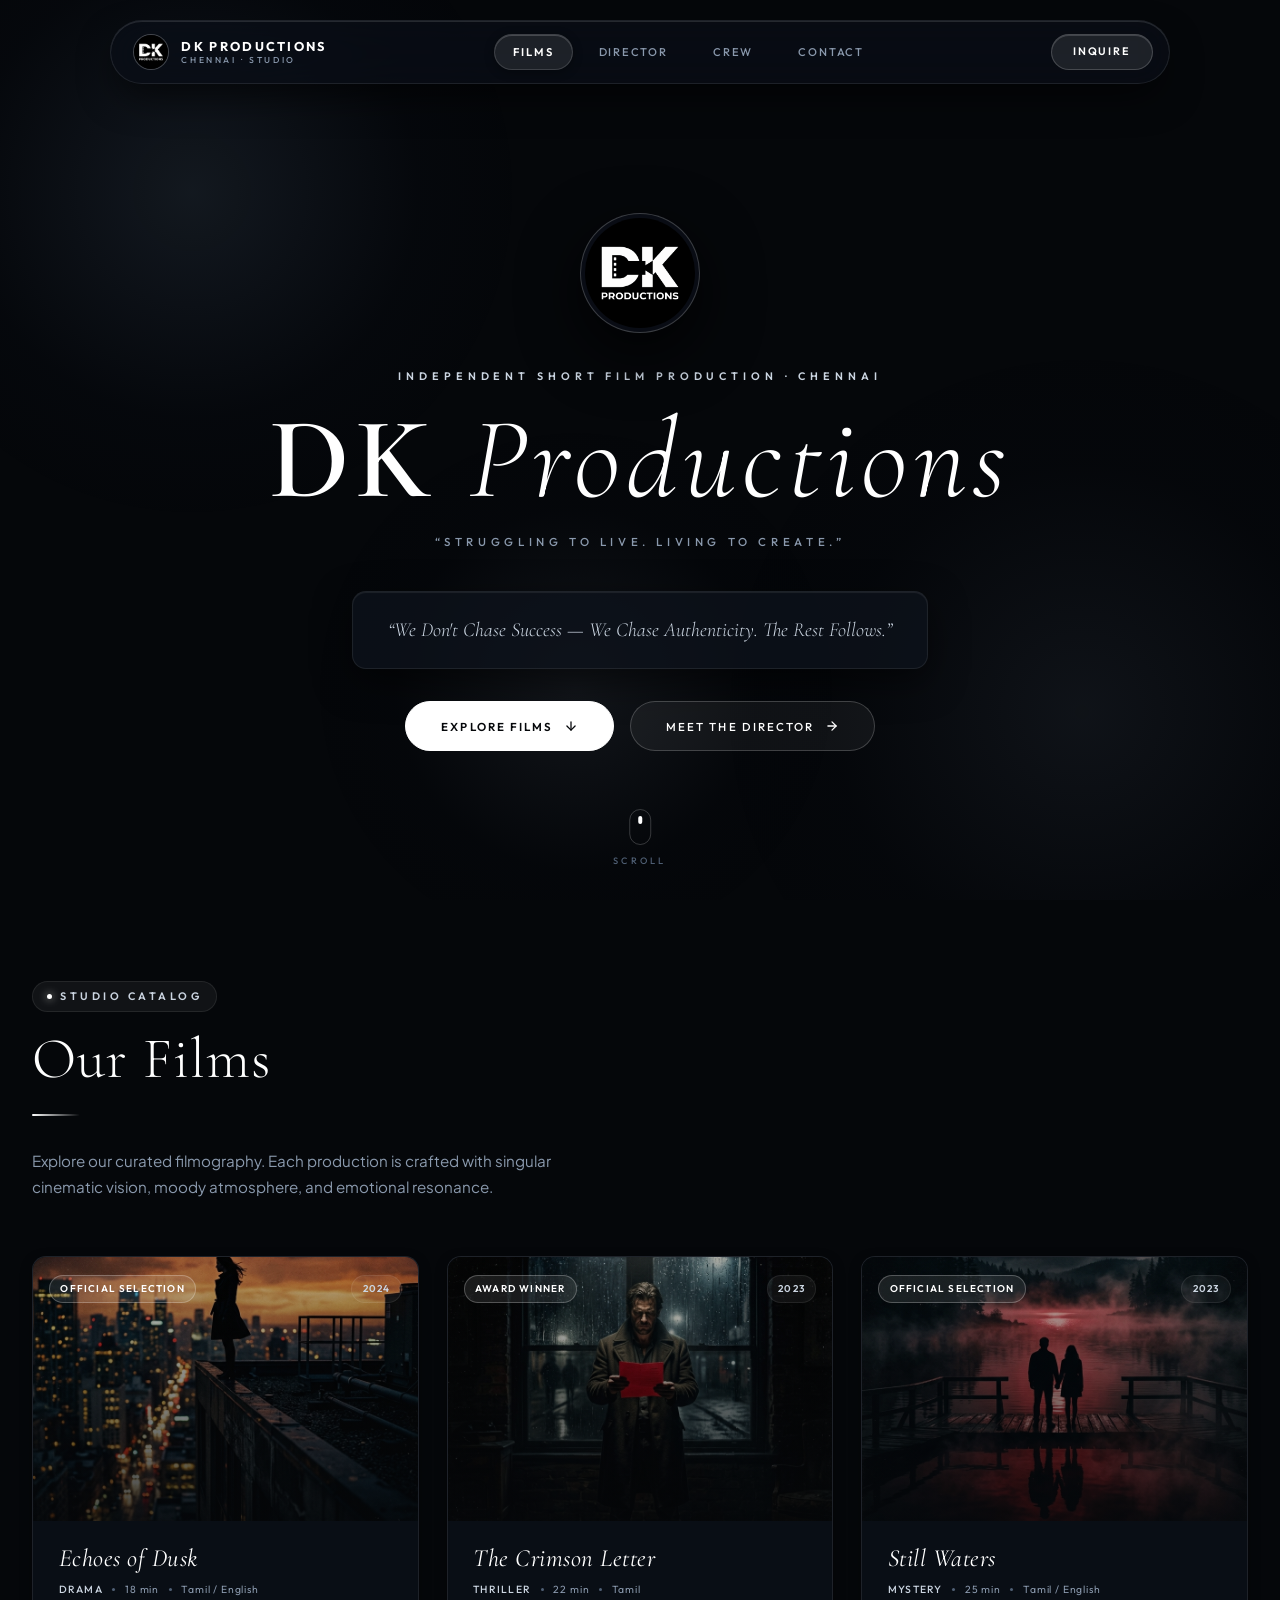
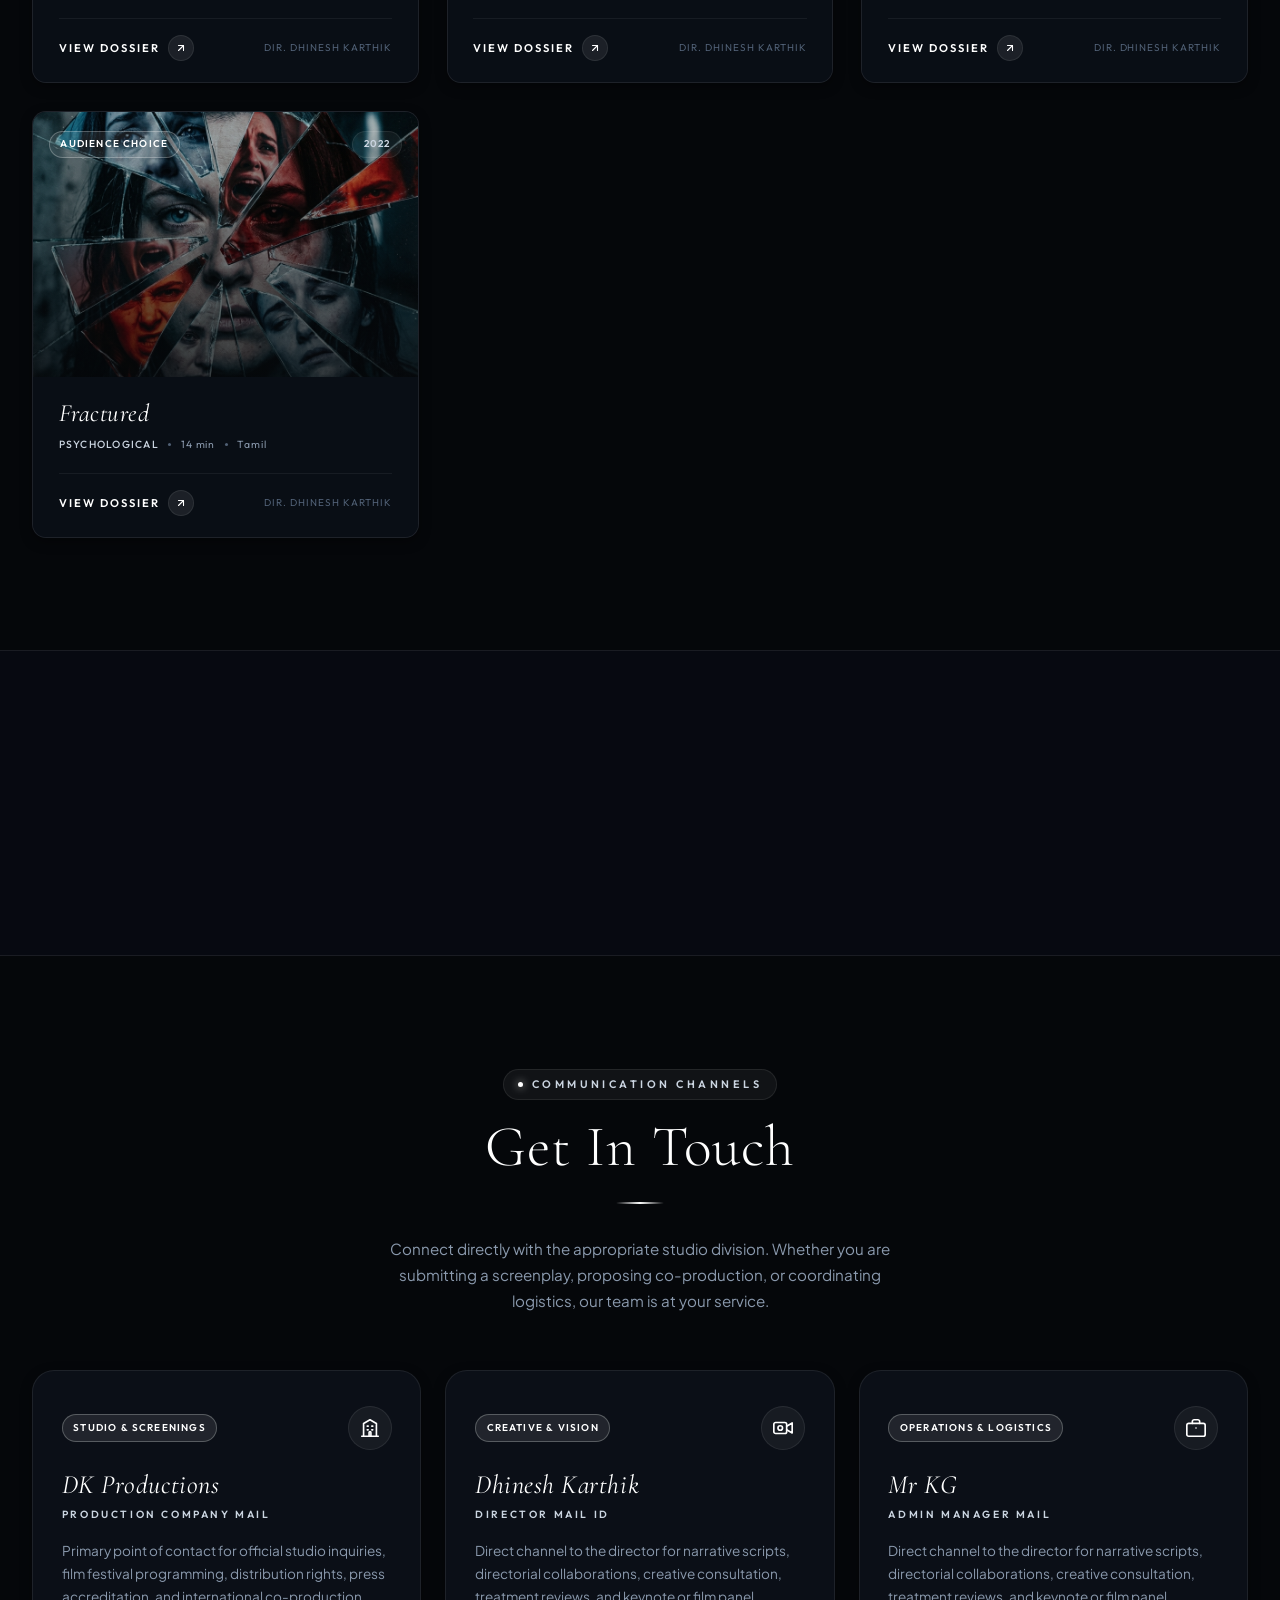
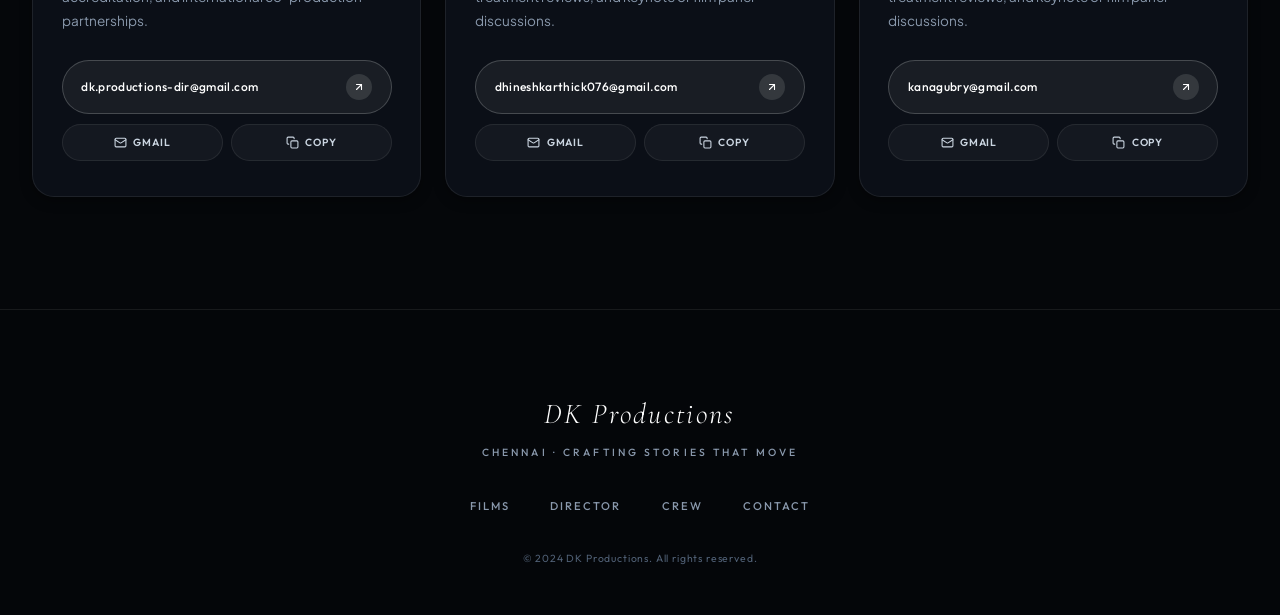
==== index.html @ 5adfac69 "Add files via upload" ====
<!DOCTYPE html>
<html lang="en">
<head>
  <meta charset="UTF-8" />
  <meta name="viewport" content="width=device-width, initial-scale=1.0, viewport-fit=cover" />
  <title>DK Productions - Chennai</title>
  <meta name="description" content="DK Productions is an independent short film production company dedicated to crafting compelling, cinematic stories that resonate and inspire." />
  <link rel="stylesheet" href="styles.css" />
</head>
<body>

  <!-- AMBIENT REFRACTION SCENE -->
  <div class="ambient-scene" aria-hidden="true">
    <div class="ambient-orb orb-1"></div>
    <div class="ambient-orb orb-2"></div>
    <div class="ambient-orb orb-3"></div>
  </div>

  <div class="site-content">

    <!-- OPTIMIZED FLOATING CAPSULE NAVBAR -->
    <header class="nav-wrapper">
      <nav class="nav" id="mainNav">
        <a href="index.html" class="nav-logo" aria-label="DK Productions Home">
          <div class="nav-logo-icon">
            <img src="assets/images/logo.png" alt="DK Productions Logo" />
          </div>
          <div class="nav-logo-text">
            DK Productions
            <span>Chennai · Studio</span>
          </div>
        </a>

        <ul class="nav-links">
          <li><a href="index.html" class="active" id="nav-home">Films</a></li>
          <li><a href="director.html" id="nav-director">Director</a></li>
          <li><a href="crew.html" id="nav-crew">Crew</a></li>
          <li><a href="#contact" id="nav-contact">Contact</a></li>
        </ul>

        <div style="display:flex; align-items:center; gap:0.75rem;">
          <a href="#contact" class="nav-cta-btn">Inquire</a>
          <button class="nav-hamburger" id="hamburgerBtn" aria-label="Open Navigation Menu">
            <span></span>
            <span></span>
            <span></span>
          </button>
        </div>
      </nav>
    </header>

    <!-- MOBILE GLASS DRAWER -->
    <div class="nav-mobile-menu" id="mobileMenu">
      <div class="mobile-menu-header">
        <div class="nav-logo">
          <div class="nav-logo-icon">
            <img src="assets/images/logo.png" alt="DK Productions Logo" />
          </div>
          <div class="nav-logo-text">
            DK Productions
            <span>Chennai · Studio</span>
          </div>
        </div>
        <button class="mobile-close" id="mobileClose" aria-label="Close Menu">
          <svg width="16" height="16" viewBox="0 0 24 24" fill="none" stroke="currentColor" stroke-width="2.2" stroke-linecap="round" stroke-linejoin="round">
            <line x1="18" y1="6" x2="6" y2="18"></line>
            <line x1="6" y1="6" x2="18" y2="18"></line>
          </svg>
        </button>
      </div>

      <div class="mobile-menu-links">
        <a href="index.html" class="mobile-menu-link active" onclick="closeMobileMenu()">
          <span>Films</span>
          <span class="num">01</span>
        </a>
        <a href="director.html" class="mobile-menu-link" onclick="closeMobileMenu()">
          <span>Director</span>
          <span class="num">02</span>
        </a>
        <a href="crew.html" class="mobile-menu-link" onclick="closeMobileMenu()">
          <span>Crew</span>
          <span class="num">03</span>
        </a>
        <a href="#contact" class="mobile-menu-link" onclick="closeMobileMenu()">
          <span>Contact</span>
          <span class="num">04</span>
        </a>
      </div>

      <div class="mobile-menu-footer">
        <div style="display:flex; flex-direction:column; gap:0.5rem;">
          <a href="mailto:dk.productions-dir@gmail.com" class="mobile-menu-contact" style="color:var(--white); display:inline-flex; align-items:center; gap:0.4rem;">
            <svg width="14" height="14" viewBox="0 0 24 24" fill="none" stroke="currentColor" stroke-width="2" stroke-linecap="round" stroke-linejoin="round"><rect width="20" height="16" x="2" y="4" rx="2"></rect><path d="m22 7-8.97 5.7a1.94 1.94 0 0 1-2.06 0L2 7"></path></svg>
            Studio: dk.productions-dir@gmail.com
          </a>
          <a href="mailto:dhineshkarthick076@gmail.com" class="mobile-menu-contact" onclick="handleMailClick(event, 'dhineshkarthick076@gmail.com', 'Director Dhinesh Karthik')" style="color:var(--silver); display:inline-flex; align-items:center; gap:0.4rem;">
            <svg width="14" height="14" viewBox="0 0 24 24" fill="none" stroke="currentColor" stroke-width="2" stroke-linecap="round" stroke-linejoin="round"><rect width="20" height="16" x="2" y="4" rx="2"></rect><path d="m22 7-8.97 5.7a1.94 1.94 0 0 1-2.06 0L2 7"></path></svg>
            Director: dhineshkarthick076@gmail.com
          </a>
          <a href="mailto:kanagubry@gmail.com" class="mobile-menu-contact" style="color:var(--text-muted); display:inline-flex; align-items:center; gap:0.4rem;">
            <svg width="14" height="14" viewBox="0 0 24 24" fill="none" stroke="currentColor" stroke-width="2" stroke-linecap="round" stroke-linejoin="round"><rect width="20" height="16" x="2" y="4" rx="2"></rect><path d="m22 7-8.97 5.7a1.94 1.94 0 0 1-2.06 0L2 7"></path></svg>
            Admin: kanagubry@gmail.com
          </a>
        </div>
        <p style="font-family:var(--font-ui); font-size:0.62rem; color:var(--text-subtle); margin-top:0.4rem;">Independent Short Film Studio · Chennai, India</p>
      </div>
    </div>

    <!-- HERO SECTION -->
    <section class="hero-main" id="home">
      <div class="hero-main-panel">
        <div class="hero-logo-halo">
          <img src="assets/images/logo.png" alt="DK Productions" class="hero-logo" />
        </div>
        
        <p class="hero-eyebrow">Independent Short Film Production · Chennai</p>
        <h1 class="hero-title"><span class="dk">DK</span> Productions</h1>
        <p class="hero-subtitle">“Struggling to Live. Living to Create.”</p>

        <div class="hero-quote-card">
          <p class="hero-description">
            “We Don't Chase Success — We Chase Authenticity. The Rest Follows.”
          </p>
        </div>

        <div class="hero-actions">
          <a href="#films" class="btn-primary">
            Explore Films
            <svg width="14" height="14" viewBox="0 0 24 24" fill="none" stroke="currentColor" stroke-width="2.2" stroke-linecap="round" stroke-linejoin="round"><line x1="12" y1="5" x2="12" y2="19"></line><polyline points="19 12 12 19 5 12"></polyline></svg>
          </a>
          <a href="director.html" class="btn-glass">
            Meet The Director
            <svg width="14" height="14" viewBox="0 0 24 24" fill="none" stroke="currentColor" stroke-width="2.2" stroke-linecap="round" stroke-linejoin="round"><line x1="5" y1="12" x2="19" y2="12"></line><polyline points="12 5 19 12 12 19"></polyline></svg>
          </a>
        </div>
      </div>

      <div class="hero-scroll-indicator">
        <div class="scroll-pill">
          <div class="scroll-dot"></div>
        </div>
        <span>Scroll</span>
      </div>
    </section>

    <!-- FILMS SECTION — MINIMAL FILM CARDS -->
    <section class="films-section" id="films">
      <div class="films-inner">
        <div class="section-header reveal">
          <span class="section-label">Studio Catalog</span>
          <h2>Our Films</h2>
          <div class="white-line"></div>
          <p class="section-header-desc">
            Explore our curated filmography. Each production is crafted with singular cinematic vision, moody atmosphere, and emotional resonance.
          </p>
        </div>

        <div class="films-grid">

          <!-- Minimal Film Card 0 -->
          <article class="film-card-minimal reveal reveal-delay-1" data-film="0" onclick="openFilmModal(0)">
            <div class="film-card-spotlight"></div>
            <div class="film-minimal-poster-wrap">
              <img src="assets/images/film_echoes.jpg" alt="Echoes of Dusk" class="film-minimal-poster" loading="lazy" />
              <div class="film-badge-top-left">
                <span class="badge-chip verified">Official Selection</span>
              </div>
              <div class="film-badge-top-right">
                <span class="badge-chip">2024</span>
              </div>
            </div>
            <div class="film-minimal-body">
              <h3 class="film-minimal-title">Echoes of Dusk</h3>
              <div class="film-minimal-meta">
                <span class="film-minimal-genre">Drama</span>
                <span class="film-minimal-dot"></span>
                <span class="film-minimal-runtime">18 min</span>
                <span class="film-minimal-dot"></span>
                <span class="film-minimal-runtime">Tamil / English</span>
              </div>
              <div class="film-minimal-footer">
                <span class="film-minimal-action">
                  View Dossier
                  <span class="film-action-arrow">
                    <svg width="12" height="12" viewBox="0 0 24 24" fill="none" stroke="currentColor" stroke-width="2.2" stroke-linecap="round" stroke-linejoin="round"><line x1="7" y1="17" x2="17" y2="7"></line><polyline points="7 7 17 7 17 17"></polyline></svg>
                  </span>
                </span>
                <span style="font-family:var(--font-ui); font-size:0.62rem; color:var(--text-subtle); letter-spacing:0.1em; text-transform:uppercase;">Dir. Dhinesh Karthik</span>
              </div>
            </div>
          </article>

          <!-- Minimal Film Card 1 -->
          <article class="film-card-minimal reveal reveal-delay-2" data-film="1" onclick="openFilmModal(1)">
            <div class="film-card-spotlight"></div>
            <div class="film-minimal-poster-wrap">
              <img src="assets/images/film_crimson.jpg" alt="The Crimson Letter" class="film-minimal-poster" loading="lazy" />
              <div class="film-badge-top-left">
                <span class="badge-chip verified">Award Winner</span>
              </div>
              <div class="film-badge-top-right">
                <span class="badge-chip">2023</span>
              </div>
            </div>
            <div class="film-minimal-body">
              <h3 class="film-minimal-title">The Crimson Letter</h3>
              <div class="film-minimal-meta">
                <span class="film-minimal-genre">Thriller</span>
                <span class="film-minimal-dot"></span>
                <span class="film-minimal-runtime">22 min</span>
                <span class="film-minimal-dot"></span>
                <span class="film-minimal-runtime">Tamil</span>
              </div>
              <div class="film-minimal-footer">
                <span class="film-minimal-action">
                  View Dossier
                  <span class="film-action-arrow">
                    <svg width="12" height="12" viewBox="0 0 24 24" fill="none" stroke="currentColor" stroke-width="2.2" stroke-linecap="round" stroke-linejoin="round"><line x1="7" y1="17" x2="17" y2="7"></line><polyline points="7 7 17 7 17 17"></polyline></svg>
                  </span>
                </span>
                <span style="font-family:var(--font-ui); font-size:0.62rem; color:var(--text-subtle); letter-spacing:0.1em; text-transform:uppercase;">Dir. Dhinesh Karthik</span>
              </div>
            </div>
          </article>

          <!-- Minimal Film Card 2 -->
          <article class="film-card-minimal reveal reveal-delay-3" data-film="2" onclick="openFilmModal(2)">
            <div class="film-card-spotlight"></div>
            <div class="film-minimal-poster-wrap">
              <img src="assets/images/film_still_waters.jpg" alt="Still Waters" class="film-minimal-poster" loading="lazy" />
              <div class="film-badge-top-left">
                <span class="badge-chip verified">Official Selection</span>
              </div>
              <div class="film-badge-top-right">
                <span class="badge-chip">2023</span>
              </div>
            </div>
            <div class="film-minimal-body">
              <h3 class="film-minimal-title">Still Waters</h3>
              <div class="film-minimal-meta">
                <span class="film-minimal-genre">Mystery</span>
                <span class="film-minimal-dot"></span>
                <span class="film-minimal-runtime">25 min</span>
                <span class="film-minimal-dot"></span>
                <span class="film-minimal-runtime">Tamil / English</span>
              </div>
              <div class="film-minimal-footer">
                <span class="film-minimal-action">
                  View Dossier
                  <span class="film-action-arrow">
                    <svg width="12" height="12" viewBox="0 0 24 24" fill="none" stroke="currentColor" stroke-width="2.2" stroke-linecap="round" stroke-linejoin="round"><line x1="7" y1="17" x2="17" y2="7"></line><polyline points="7 7 17 7 17 17"></polyline></svg>
                  </span>
                </span>
                <span style="font-family:var(--font-ui); font-size:0.62rem; color:var(--text-subtle); letter-spacing:0.1em; text-transform:uppercase;">Dir. Dhinesh Karthik</span>
              </div>
            </div>
          </article>

          <!-- Minimal Film Card 3 -->
          <article class="film-card-minimal reveal reveal-delay-4" data-film="3" onclick="openFilmModal(3)">
            <div class="film-card-spotlight"></div>
            <div class="film-minimal-poster-wrap">
              <img src="assets/images/film_fractured.jpg" alt="Fractured" class="film-minimal-poster" loading="lazy" />
              <div class="film-badge-top-left">
                <span class="badge-chip verified">Audience Choice</span>
              </div>
              <div class="film-badge-top-right">
                <span class="badge-chip">2022</span>
              </div>
            </div>
            <div class="film-minimal-body">
              <h3 class="film-minimal-title">Fractured</h3>
              <div class="film-minimal-meta">
                <span class="film-minimal-genre">Psychological</span>
                <span class="film-minimal-dot"></span>
                <span class="film-minimal-runtime">14 min</span>
                <span class="film-minimal-dot"></span>
                <span class="film-minimal-runtime">Tamil</span>
              </div>
              <div class="film-minimal-footer">
                <span class="film-minimal-action">
                  View Dossier
                  <span class="film-action-arrow">
                    <svg width="12" height="12" viewBox="0 0 24 24" fill="none" stroke="currentColor" stroke-width="2.2" stroke-linecap="round" stroke-linejoin="round"><line x1="7" y1="17" x2="17" y2="7"></line><polyline points="7 7 17 7 17 17"></polyline></svg>
                  </span>
                </span>
                <span style="font-family:var(--font-ui); font-size:0.62rem; color:var(--text-subtle); letter-spacing:0.1em; text-transform:uppercase;">Dir. Dhinesh Karthik</span>
              </div>
            </div>
          </article>

        </div>
      </div>
    </section>

    <!-- PRODUCTION STATS BAND -->
    <div class="stats-band">
      <div class="stats-inner">
        <div class="stat-card-glass reveal">
          <div class="stat-num">4</div>
          <div class="stat-label">Films Produced</div>
        </div>
        <div class="stat-card-glass reveal reveal-delay-1">
          <div class="stat-num">12</div>
          <div class="stat-label">Festival Selections</div>
        </div>
        <div class="stat-card-glass reveal reveal-delay-2">
          <div class="stat-num">5</div>
          <div class="stat-label">Awards Won</div>
        </div>
        <div class="stat-card-glass reveal reveal-delay-3">
          <div class="stat-num">40+</div>
          <div class="stat-label">Crew Members</div>
        </div>
      </div>
    </div>

    <!-- CONTACT SECTION — DETAILED 3-CHANNEL STUDIO DISPATCH -->
    <section class="section" id="contact">
      <div class="section-header centered reveal">
        <span class="section-label">Communication Channels</span>
        <h2>Get In Touch</h2>
        <div class="white-line centered"></div>
        <p class="section-header-desc">
          Connect directly with the appropriate studio division. Whether you are submitting a screenplay, proposing co-production, or coordinating logistics, our team is at your service.
        </p>
      </div>

      <!-- 3-Channel Detailed Contact Grid -->
      <div class="contact-grid-glass reveal">

        <!-- 1. Production Company Mail -->
        <article class="contact-card-glass">
          <div class="contact-card-spotlight"></div>
          <div class="contact-badge-header">
            <span class="badge-chip verified">Studio &amp; Screenings</span>
            <div class="contact-card-icon">
              <svg width="22" height="22" viewBox="0 0 24 24" fill="none" stroke="currentColor" stroke-width="1.8" stroke-linecap="round" stroke-linejoin="round">
                <path d="M3 21h18"></path>
                <path d="M5 21V7l7-4 7 4v14"></path>
                <path d="M9 10h1"></path>
                <path d="M9 14h1"></path>
                <path d="M14 10h1"></path>
                <path d="M14 14h1"></path>
                <path d="M11 21v-4a1 1 0 0 1 1-1h0a1 1 0 0 1 1 1v4"></path>
              </svg>
            </div>
          </div>
          <h3 class="contact-card-title">DK Productions</h3>
          <p class="contact-card-role">Production Company Mail</p>
          <p class="contact-card-desc">
            Primary point of contact for official studio inquiries, film festival programming, distribution rights, press accreditation, and international co-production partnerships.
          </p>
          
          <div class="contact-actions-container">
            <a href="mailto:dk.productions-dir@gmail.com?subject=Studio%20Inquiry%20-%20DK%20Productions" 
               class="contact-mail-pill" 
               aria-label="Email Production Company"
               onclick="handleMailClick(event, 'dk.productions-dir@gmail.com', 'Studio Inquiry - DK Productions')">
              <span>dk.productions-dir@gmail.com</span>
              <span class="mail-arrow">
                <svg width="12" height="12" viewBox="0 0 24 24" fill="none" stroke="currentColor" stroke-width="2.2" stroke-linecap="round" stroke-linejoin="round"><line x1="7" y1="17" x2="17" y2="7"></line><polyline points="7 7 17 7 17 17"></polyline></svg>
              </span>
            </a>
            <div class="contact-secondary-actions">
              <a href="https://mail.google.com/mail/?view=cm&fs=1&to=dk.productions-dir@gmail.com&su=Studio%20Inquiry%20-%20DK%20Productions" 
                 target="_blank" 
                 rel="noopener noreferrer" 
                 class="contact-mini-btn" 
                 aria-label="Open in Gmail">
                <svg width="13" height="13" viewBox="0 0 24 24" fill="none" stroke="currentColor" stroke-width="2" stroke-linecap="round" stroke-linejoin="round"><rect x="2" y="4" width="20" height="16" rx="2"></rect><path d="m22 7-8.97 5.7a1.94 1.94 0 0 1-2.06 0L2 7"></path></svg>
                <span>Gmail</span>
              </a>
              <button type="button" 
                      class="contact-mini-btn copy-email-btn" 
                      data-email="dk.productions-dir@gmail.com"
                      onclick="copyEmailAddress('dk.productions-dir@gmail.com', this)" 
                      aria-label="Copy Email Address">
                <svg class="copy-icon" width="13" height="13" viewBox="0 0 24 24" fill="none" stroke="currentColor" stroke-width="2" stroke-linecap="round" stroke-linejoin="round"><rect x="9" y="9" width="13" height="13" rx="2" ry="2"></rect><path d="M5 15H4a2 2 0 0 1-2-2V4a2 2 0 0 1 2-2h9a2 2 0 0 1 2 2v1"></path></svg>
                <span class="btn-text">Copy</span>
              </button>
            </div>
          </div>
        </article>

        <!-- 2. Director Mail ID -->
        <article class="contact-card-glass">
          <div class="contact-card-spotlight"></div>
          <div class="contact-badge-header">
            <span class="badge-chip verified">Creative &amp; Vision</span>
            <div class="contact-card-icon">
              <svg width="22" height="22" viewBox="0 0 24 24" fill="none" stroke="currentColor" stroke-width="1.8" stroke-linecap="round" stroke-linejoin="round">
                <rect x="2" y="6" width="14" height="12" rx="2"></rect>
                <path d="m16 10 6-3.5v11L16 14"></path>
                <circle cx="9" cy="12" r="2.5"></circle>
              </svg>
            </div>
          </div>
          <h3 class="contact-card-title">Dhinesh Karthik</h3>
          <p class="contact-card-role">Director Mail ID</p>
          <p class="contact-card-desc">
            Direct channel to the director for narrative scripts, directorial collaborations, creative consultation, treatment reviews, and keynote or film panel discussions.
          </p>
          
          <div class="contact-actions-container">
            <a href="mailto:dhineshkarthick076@gmail.com?subject=Directorial%20Inquiry%20-%20Dhinesh%20Karthik" 
               class="contact-mail-pill" 
               aria-label="Email Director Dhinesh Karthik"
               onclick="handleMailClick(event, 'dhineshkarthick076@gmail.com', 'Directorial Inquiry - Dhinesh Karthik')">
              <span>dhineshkarthick076@gmail.com</span>
              <span class="mail-arrow">
                <svg width="12" height="12" viewBox="0 0 24 24" fill="none" stroke="currentColor" stroke-width="2.2" stroke-linecap="round" stroke-linejoin="round"><line x1="7" y1="17" x2="17" y2="7"></line><polyline points="7 7 17 7 17 17"></polyline></svg>
              </span>
            </a>
            <div class="contact-secondary-actions">
              <a href="https://mail.google.com/mail/?view=cm&fs=1&to=dhineshkarthick076@gmail.com&su=Directorial%20Inquiry%20-%20Dhinesh%20Karthik" 
                 target="_blank" 
                 rel="noopener noreferrer" 
                 class="contact-mini-btn" 
                 aria-label="Open in Gmail">
                <svg width="13" height="13" viewBox="0 0 24 24" fill="none" stroke="currentColor" stroke-width="2" stroke-linecap="round" stroke-linejoin="round"><rect x="2" y="4" width="20" height="16" rx="2"></rect><path d="m22 7-8.97 5.7a1.94 1.94 0 0 1-2.06 0L2 7"></path></svg>
                <span>Gmail</span>
              </a>
              <button type="button" 
                      class="contact-mini-btn copy-email-btn" 
                      data-email="dhineshkarthick076@gmail.com"
                      onclick="copyEmailAddress('dhineshkarthick076@gmail.com', this)" 
                      aria-label="Copy Email Address">
                <svg class="copy-icon" width="13" height="13" viewBox="0 0 24 24" fill="none" stroke="currentColor" stroke-width="2" stroke-linecap="round" stroke-linejoin="round"><rect x="9" y="9" width="13" height="13" rx="2" ry="2"></rect><path d="M5 15H4a2 2 0 0 1-2-2V4a2 2 0 0 1 2-2h9a2 2 0 0 1 2 2v1"></path></svg>
                <span class="btn-text">Copy</span>
              </button>
            </div>
          </div>
        </article>

        <!-- 3. Admin Manager Mail -->
        <article class="contact-card-glass">
          <div class="contact-card-spotlight"></div>
          <div class="contact-badge-header">
            <span class="badge-chip verified">Operations &amp; Logistics</span>
            <div class="contact-card-icon">
              <svg width="22" height="22" viewBox="0 0 24 24" fill="none" stroke="currentColor" stroke-width="1.8" stroke-linecap="round" stroke-linejoin="round">
                <rect x="2" y="7" width="20" height="14" rx="2"></rect>
                <path d="M16 7V5a2 2 0 0 0-2-2h-4a2 2 0 0 0-2 2v2"></path>
                <line x1="12" y1="12" x2="12" y2="12.01"></line>
              </svg>
            </div>
          </div>
          <h3 class="contact-card-title">Mr KG</h3>
          <p class="contact-card-role">Admin Manager Mail</p>
          <p class="contact-card-desc">
            Direct channel to the director for narrative scripts, directorial collaborations, creative consultation, treatment reviews, and keynote or film panel discussions.
          </p>
          
          <div class="contact-actions-container">
            <a href="mailto:kanagubry@gmail.com?subject=Logistics%20%26%20Management%20Inquiry%20-%20DK%20Productions" 
               class="contact-mail-pill" 
               aria-label="Email Admin Manager Kanagu BR"
               onclick="handleMailClick(event, 'kanagubry@gmail.com', 'Logistics & Management Inquiry - DK Productions')">
              <span>kanagubry@gmail.com</span>
              <span class="mail-arrow">
                <svg width="12" height="12" viewBox="0 0 24 24" fill="none" stroke="currentColor" stroke-width="2.2" stroke-linecap="round" stroke-linejoin="round"><line x1="7" y1="17" x2="17" y2="7"></line><polyline points="7 7 17 7 17 17"></polyline></svg>
              </span>
            </a>
            <div class="contact-secondary-actions">
              <a href="https://mail.google.com/mail/?view=cm&fs=1&to=kanagubry@gmail.com&su=Logistics%20%26%20Management%20Inquiry%20-%20DK%20Productions" 
                 target="_blank" 
                 rel="noopener noreferrer" 
                 class="contact-mini-btn" 
                 aria-label="Open in Gmail">
                <svg width="13" height="13" viewBox="0 0 24 24" fill="none" stroke="currentColor" stroke-width="2" stroke-linecap="round" stroke-linejoin="round"><rect x="2" y="4" width="20" height="16" rx="2"></rect><path d="m22 7-8.97 5.7a1.94 1.94 0 0 1-2.06 0L2 7"></path></svg>
                <span>Gmail</span>
              </a>
              <button type="button" 
                      class="contact-mini-btn copy-email-btn" 
                      data-email="kanagubry@gmail.com"
                      onclick="copyEmailAddress('kanagubry@gmail.com', this)" 
                      aria-label="Copy Email Address">
                <svg class="copy-icon" width="13" height="13" viewBox="0 0 24 24" fill="none" stroke="currentColor" stroke-width="2" stroke-linecap="round" stroke-linejoin="round"><rect x="9" y="9" width="13" height="13" rx="2" ry="2"></rect><path d="M5 15H4a2 2 0 0 1-2-2V4a2 2 0 0 1 2-2h9a2 2 0 0 1 2 2v1"></path></svg>
                <span class="btn-text">Copy</span>
              </button>
            </div>
          </div>
        </article>

      </div>
    </section>

    <!-- FOOTER -->
    <footer class="footer">
      <div class="footer-logo">DK Productions</div>
      <p class="footer-tagline">Chennai · Crafting Stories That Move</p>
      <nav class="footer-links">
        <a href="index.html">Films</a>
        <a href="director.html">Director</a>
        <a href="crew.html">Crew</a>
        <a href="#contact">Contact</a>
      </nav>
      <p class="footer-copy">© 2024 DK Productions. All rights reserved.</p>
    </footer>

  </div><!-- /site-content -->

  <!-- FULL DETAIL FILM DOSSIER MODAL -->
  <div class="film-modal-overlay" id="filmModalOverlay" role="dialog" aria-modal="true" aria-labelledby="dossierTitle">
    <div class="film-modal-dossier" id="filmModalDossier">
      <button class="modal-close-trigger" id="dossierCloseBtn" aria-label="Close Film Dossier">
        <svg width="15" height="15" viewBox="0 0 24 24" fill="none" stroke="currentColor" stroke-width="2.2" stroke-linecap="round" stroke-linejoin="round">
          <line x1="18" y1="6" x2="6" y2="18"></line>
          <line x1="6" y1="6" x2="18" y2="18"></line>
        </svg>
      </button>
      
      <!-- Visual Column -->
      <div class="modal-visual-col">
        <div class="modal-poster-box">
          <img src="" alt="" id="dossierPoster" class="modal-poster-img" />
          <div class="modal-visual-gradient"></div>
          <div class="modal-visual-badges">
            <span class="badge-chip verified" id="dossierBadgeStatus">Official Festival Selection</span>
            <span class="badge-chip" id="dossierBadgeYear">2024 · 4K UHD</span>
          </div>
        </div>
      </div>

      <!-- Detail Column -->
      <div class="modal-content-col">
        <div class="modal-eyebrow-row">
          <span class="badge-chip" id="dossierGenre">Drama · Short Film</span>
          <span class="badge-chip" id="dossierRuntime">18 min</span>
          <span class="badge-chip" id="dossierLang">Tamil / English</span>
        </div>

        <h2 class="modal-title-main" id="dossierTitle">Echoes of Dusk</h2>

        <p class="modal-logline" id="dossierLogline">
          "The apartment above held the ghost of a melody she never finished."
        </p>

        <!-- Technical & Production Specs Grid -->
        <div class="modal-specs-grid">
          <div class="modal-spec-item">
            <span class="spec-label">Director &amp; Writer</span>
            <span class="spec-val" id="dossierDirector">Dhinesh Karthik</span>
          </div>
          <div class="modal-spec-item">
            <span class="spec-label">Cinematographer</span>
            <span class="spec-val" id="dossierDop">Ravi Shankar</span>
          </div>
          <div class="modal-spec-item">
            <span class="spec-label">Lead Cast</span>
            <span class="spec-val" id="dossierCast">Aryan Mehta, Priya Sen, Rohan Das</span>
          </div>
          <div class="modal-spec-item">
            <span class="spec-label">Music &amp; Score</span>
            <span class="spec-val" id="dossierMusic">Rohan Das</span>
          </div>
          <div class="modal-spec-item">
            <span class="spec-label">Editor</span>
            <span class="spec-val" id="dossierEditor">Nisha Verma</span>
          </div>
          <div class="modal-spec-item">
            <span class="spec-label">Format &amp; Audio</span>
            <span class="spec-val" id="dossierFormat">2.39:1 Anamorphic · 5.1 Dolby</span>
          </div>
        </div>

        <!-- Full Synopsis -->
        <div class="modal-synopsis-block">
          <span class="synopsis-heading">Synopsis</span>
          <p class="synopsis-text" id="dossierSynopsis"></p>
        </div>

        <!-- Actions -->
        <div class="modal-actions-bar">
          <a href="mailto:dk.productions-dir@gmail.com" class="btn-primary" id="dossierInquireBtn">
            <svg width="15" height="15" viewBox="0 0 24 24" fill="none" stroke="currentColor" stroke-width="2" stroke-linecap="round" stroke-linejoin="round"><rect width="20" height="16" x="2" y="4" rx="2"></rect><path d="m22 7-8.97 5.7a1.94 1.94 0 0 1-2.06 0L2 7"></path></svg>
            Festival / Screening Request
          </a>
          <button class="btn-glass" onclick="closeFilmModal()">
            Close Dossier
          </button>
        </div>
      </div>
    </div>
  </div>

  <script src="main.js"></script>
  <script>
    /* Full Film Production Dossiers Data */
    const filmsData = [
      {
        title: 'Echoes of Dusk',
        genre: 'Drama · Short Film',
        year: '2024',
        runtime: '18 min',
        director: 'Dhinesh Karthik',
        cast: 'Aryan Mehta, Priya Sen, Rohan Das',
        dop: 'Ravi Shankar',
        music: 'Rohan Das',
        editor: 'Nisha Verma',
        format: '2.39:1 Anamorphic · 5.1 Dolby Atmos',
        lang: 'Tamil / English',
        poster: 'assets/images/film_echoes.jpg',
        badge: 'Official Selection · Chennai Indie Fest',
        logline: '"A grieving musician discovers that the apartment above her holds the ghost of a melody she never finished — and the stranger who can complete it."',
        synopsis: 'A grieving musician in Chennai discovers that the apartment above her holds the ghost of a melody she never finished — and the stranger who can complete it. A poignant meditation on loss, artistic memory, and the unseen harmonies that connect strangers through time.'
      },
      {
        title: 'The Crimson Letter',
        genre: 'Thriller · Short Film',
        year: '2023',
        runtime: '22 min',
        director: 'Dhinesh Karthik',
        cast: 'Karan Nair, Ananya Roy, Suresh Pillai',
        dop: 'Ravi Shankar',
        music: 'Rohan Das',
        editor: 'Nisha Verma',
        format: '2.39:1 Anamorphic · 5.1 Surround',
        lang: 'Tamil',
        poster: 'assets/images/film_crimson.jpg',
        badge: 'Award Winner · Best Mystery Short',
        logline: '"A detective receives a handwritten letter claiming to predict the next murder — signed by the victim who hasn\'t died yet."',
        synopsis: 'A veteran detective receives a handwritten letter claiming to predict the next murder with horrifying precision — signed by a victim who is currently still alive. As he races against the countdown, he confronts whether destiny is preordained or orchestrated by a phantom in the shadows.'
      },
      {
        title: 'Still Waters',
        genre: 'Mystery · Short Film',
        year: '2023',
        runtime: '25 min',
        director: 'Dhinesh Karthik',
        cast: 'Meera Krishnan, Aditya Rao, Lena Thomas',
        dop: 'Ravi Shankar',
        music: 'Rohan Das',
        editor: 'Nisha Verma',
        format: '2.39:1 Anamorphic · 5.1 Surround',
        lang: 'Tamil / English',
        poster: 'assets/images/film_still_waters.jpg',
        badge: 'Official Selection · Lake City Film Fest',
        logline: '"Two estranged siblings return to their childhood lake house. The closer they look at the water, the darker the reflections become."',
        synopsis: 'Two estranged siblings return to their secluded childhood lake house following their father\'s sudden disappearance. Unearthing old cassette tapes and hidden journal entries, they discover that his vanishing was far from accidental.'
      },
      {
        title: 'Fractured',
        genre: 'Psychological Drama · Short Film',
        year: '2022',
        runtime: '14 min',
        director: 'Dhinesh Karthik',
        cast: 'Nisha Verma, Rahul Bose, Divya Menon',
        dop: 'Ravi Shankar',
        music: 'Rohan Das',
        editor: 'Nisha Verma',
        format: '2.39:1 Anamorphic · 5.1 Master',
        lang: 'Tamil',
        poster: 'assets/images/film_fractured.jpg',
        badge: 'Audience Choice · Best Narrative Short',
        logline: '"After a harrowing crash, a woman begins to see seven versions of herself — each representing a choice she refused to make."',
        synopsis: 'After surviving an eerie nighttime car crash, a woman begins encountering seven divergent versions of herself in mirrors and shadows — each personifying a pivotal choice she abandoned. An intense, surreal examination of identity and unspoken remorse.'
      }
    ];

    const filmOverlay = document.getElementById('filmModalOverlay');

    function openFilmModal(idx) {
      const f = filmsData[idx];
      if (!f) return;
      document.getElementById('dossierPoster').src = f.poster;
      document.getElementById('dossierPoster').alt = f.title;
      document.getElementById('dossierTitle').textContent = f.title;
      document.getElementById('dossierGenre').textContent = f.genre;
      document.getElementById('dossierRuntime').textContent = f.runtime;
      document.getElementById('dossierLang').textContent = f.lang;
      document.getElementById('dossierBadgeYear').textContent = f.year + ' · 4K UHD';
      document.getElementById('dossierBadgeStatus').textContent = f.badge;
      document.getElementById('dossierLogline').textContent = f.logline;
      document.getElementById('dossierDirector').textContent = f.director;
      document.getElementById('dossierDop').textContent = f.dop;
      document.getElementById('dossierCast').textContent = f.cast;
      document.getElementById('dossierMusic').textContent = f.music;
      document.getElementById('dossierEditor').textContent = f.editor;
      document.getElementById('dossierFormat').textContent = f.format;
      document.getElementById('dossierSynopsis').textContent = f.synopsis;

      const emailSubject = encodeURIComponent('Screening / Festival Inquiry: ' + f.title);
      const inquireBtn = document.getElementById('dossierInquireBtn');
      if (inquireBtn) {
        inquireBtn.href = 'mailto:dk.productions-dir@gmail.com?subject=' + emailSubject;
        inquireBtn.onclick = (e) => handleMailClick(e, 'dk.productions-dir@gmail.com', 'Screening / Festival Inquiry: ' + f.title);
      }

      filmOverlay.classList.add('open');
      document.body.style.overflow = 'hidden';
    }

    function closeFilmModal() {
      filmOverlay.classList.remove('open');
      document.body.style.overflow = '';
    }

    window.openFilmModal = openFilmModal;
    window.closeFilmModal = closeFilmModal;

    document.getElementById('dossierCloseBtn')?.addEventListener('click', closeFilmModal);
    filmOverlay?.addEventListener('click', (e) => {
      if (e.target === filmOverlay) closeFilmModal();
    });
    document.addEventListener('keydown', (e) => {
      if (e.key === 'Escape' && filmOverlay.classList.contains('open')) closeFilmModal();
    });
  </script>

  <!-- COPY TOAST FEEDBACK -->
  <div class="copy-toast" id="copyToast" role="alert" aria-live="polite">
    <svg width="16" height="16" viewBox="0 0 24 24" fill="none" stroke="#4ade80" stroke-width="2.5" stroke-linecap="round" stroke-linejoin="round"><polyline points="20 6 9 17 4 12"></polyline></svg>
    <span id="copyToastText">Email copied to clipboard!</span>
  </div>

  <script src="main.js"></script>
</body>
</html>
---- styles.css ----
/* ==========================================================================
   DK PRODUCTIONS — HIGH-PERFORMANCE MNC GLASSMORPHYSIM & PRODUCTION UI SYSTEM
   Theme: Deep Obsidian Noir · Hardware-Accelerated Glass · Monochromatic Platinum
   Motion: Silky 60fps/120fps Dynamics · Zero Jitter / No Stutter
   Mobile: Peak Optimization · Safe Area Aware · Native-grade Sheet Modals
   ========================================================================== */

@import url('https://fonts.googleapis.com/css2?family=Cormorant+Garamond:ital,wght@0,300;0,400;0,500;0,600;1,300;1,400;1,600&family=Outfit:wght@300;400;500;600;700&family=Plus+Jakarta+Sans:wght@300;400;500;600;700&display=swap');

/* ==========================================================================
   1. DESIGN TOKENS & SYSTEM VARIABLES
   ========================================================================== */
:root {
  /* Obsidian Palette */
  --bg-core:          #05070a;
  --bg-deep:          #080b11;
  --bg-surface:       #0d111a;
  
  /* High-Performance Glass Tokens */
  --glass-bg:         rgba(14, 18, 28, 0.85);
  --glass-bg-hover:   rgba(22, 28, 42, 0.9);
  --glass-card:       rgba(14, 18, 28, 0.78);
  --glass-card-hover: rgba(22, 28, 42, 0.86);
  --glass-border:     rgba(255, 255, 255, 0.08);
  --glass-border-lit: rgba(255, 255, 255, 0.2);
  --glass-specular:   linear-gradient(135deg, rgba(255, 255, 255, 0.14) 0%, rgba(255, 255, 255, 0.02) 40%, rgba(255, 255, 255, 0.06) 100%);
  
  /* Blurs (Optimized for 60fps scrolling) */
  --blur-nav:         blur(20px) saturate(180%);
  --blur-modal:       blur(24px) saturate(180%);
  
  /* Text & Accent Hierarchy */
  --white:            #ffffff;
  --platinum:         #e6ebf2;
  --silver:           #cbd5e1;
  --text-muted:       #8a99ad;
  --text-subtle:      #506075;
  --accent-glow:      rgba(255, 255, 255, 0.05);

  /* Shadows */
  --shadow-sm:        0 4px 12px rgba(0, 0, 0, 0.35);
  --shadow-md:        0 12px 36px rgba(0, 0, 0, 0.5), inset 0 1px 1px rgba(255, 255, 255, 0.08);
  --shadow-lg:        0 24px 60px rgba(0, 0, 0, 0.75), inset 0 1px 1px rgba(255, 255, 255, 0.12);

  /* Typography */
  --font-cinema:      'Cormorant Garamond', Georgia, serif;
  --font-ui:          'Outfit', -apple-system, BlinkMacSystemFont, sans-serif;
  --font-body:        'Plus Jakarta Sans', -apple-system, BlinkMacSystemFont, sans-serif;

  /* Spring Dynamics */
  --ease-spring:      cubic-bezier(0.16, 1, 0.3, 1);
  --ease-snappy:      cubic-bezier(0.2, 0.8, 0.2, 1);
  --transition-fast:  0.2s ease;
  --transition-normal:0.35s var(--ease-spring);

  /* Layout */
  --nav-height:       64px;
  --radius-xs:        4px;
  --radius-sm:        8px;
  --radius-md:        14px;
  --radius-lg:        22px;
  --radius-pill:      9999px;
}

/* ==========================================================================
   2. RESET & GLOBAL FOUNDATIONS
   ========================================================================== */
*, *::before, *::after {
  box-sizing: border-box;
  margin: 0;
  padding: 0;
  -webkit-tap-highlight-color: transparent;
}

html {
  font-size: 16px;
  background-color: var(--bg-core);
  color-scheme: dark;
}

body {
  background-color: var(--bg-core);
  color: var(--platinum);
  font-family: var(--font-body);
  line-height: 1.65;
  overflow-x: hidden;
  position: relative;
  min-height: 100vh;
  -webkit-font-smoothing: antialiased;
  -moz-osx-font-smoothing: grayscale;
}

/* Hardware-Accelerated Ambient Light Nodes (No expensive live blur filters) */
.ambient-scene {
  position: fixed;
  inset: 0;
  overflow: hidden;
  pointer-events: none;
  z-index: 0;
  transform: translateZ(0);
  contain: strict;
}

.ambient-orb {
  position: absolute;
  border-radius: 50%;
  pointer-events: none;
  transform: translate3d(0, 0, 0);
  will-change: transform;
  animation: floatOrb 30s ease-in-out infinite alternate;
}

.orb-1 {
  width: 50vw;
  height: 50vw;
  top: -10vw;
  left: -10vw;
  background: radial-gradient(circle, rgba(120, 150, 190, 0.12) 0%, rgba(30, 45, 75, 0.04) 50%, transparent 75%);
}

.orb-2 {
  width: 55vw;
  height: 55vw;
  top: 40vh;
  right: -12vw;
  background: radial-gradient(circle, rgba(110, 125, 150, 0.1) 0%, rgba(20, 28, 45, 0.03) 50%, transparent 75%);
  animation-duration: 35s;
  animation-delay: -10s;
}

.orb-3 {
  width: 40vw;
  height: 40vw;
  bottom: -5vh;
  left: 25vw;
  background: radial-gradient(circle, rgba(180, 195, 220, 0.08) 0%, rgba(25, 35, 55, 0.02) 50%, transparent 75%);
  animation-duration: 32s;
  animation-delay: -18s;
}

@keyframes floatOrb {
  0% { transform: translate3d(0, 0, 0); }
  50% { transform: translate3d(3vw, 3vh, 0); }
  100% { transform: translate3d(-2vw, 5vh, 0); }
}

.site-content {
  position: relative;
  z-index: 1;
}

img {
  max-width: 100%;
  height: auto;
  display: block;
}

a {
  color: inherit;
  text-decoration: none;
  transition: var(--transition-fast);
}

button {
  cursor: pointer;
  border: none;
  background: none;
  font-family: inherit;
  color: inherit;
}

/* Custom Scrollbar */
::-webkit-scrollbar {
  width: 6px;
  height: 6px;
}
::-webkit-scrollbar-track {
  background: var(--bg-core);
}
::-webkit-scrollbar-thumb {
  background: rgba(255, 255, 255, 0.15);
  border-radius: var(--radius-pill);
}
::-webkit-scrollbar-thumb:hover {
  background: rgba(255, 255, 255, 0.3);
}

/* ==========================================================================
   3. TYPOGRAPHY & MICRO-BADGES
   ========================================================================== */
h1, h2, h3, h4 {
  font-family: var(--font-cinema);
  color: var(--white);
  font-weight: 300;
  letter-spacing: 0.02em;
  line-height: 1.15;
}

h1 { font-size: clamp(2.75rem, 6vw, 5.5rem); }
h2 { font-size: clamp(2rem, 4.5vw, 3.75rem); }
h3 { font-size: clamp(1.35rem, 2.5vw, 2rem); }
h4 { font-size: clamp(1.05rem, 1.8vw, 1.35rem); }

.section-label {
  display: inline-flex;
  align-items: center;
  gap: 0.55rem;
  font-family: var(--font-ui);
  font-size: 0.68rem;
  font-weight: 600;
  letter-spacing: 0.32em;
  text-transform: uppercase;
  color: var(--silver);
  margin-bottom: 0.85rem;
  padding: 0.35rem 0.85rem;
  background: rgba(255, 255, 255, 0.05);
  border: 1px solid var(--glass-border);
  border-radius: var(--radius-pill);
}

.section-label::before {
  content: '';
  width: 5px;
  height: 5px;
  border-radius: 50%;
  background: var(--white);
  box-shadow: 0 0 8px rgba(255, 255, 255, 0.8);
}

.white-line {
  width: 48px;
  height: 2px;
  background: linear-gradient(90deg, var(--white), transparent);
  margin: 1.4rem 0 2rem;
  border-radius: var(--radius-pill);
}
.white-line.centered {
  margin-left: auto;
  margin-right: auto;
  background: linear-gradient(90deg, transparent, var(--white), transparent);
}

/* MNC Studio Micro-Chips */
.badge-chip {
  display: inline-flex;
  align-items: center;
  gap: 0.4rem;
  padding: 0.28rem 0.65rem;
  font-family: var(--font-ui);
  font-size: 0.62rem;
  font-weight: 600;
  letter-spacing: 0.12em;
  text-transform: uppercase;
  border-radius: var(--radius-pill);
  background: rgba(255, 255, 255, 0.05);
  border: 1px solid var(--glass-border);
  color: var(--silver);
}
.badge-chip.verified {
  background: rgba(255, 255, 255, 0.09);
  color: var(--white);
  border-color: rgba(255, 255, 255, 0.25);
}

/* ==========================================================================
   4. OPTIMIZED FLOATING CAPSULE NAVBAR
   ========================================================================== */
.nav-wrapper {
  position: fixed;
  top: 1.25rem;
  left: 0;
  right: 0;
  z-index: 1000;
  display: flex;
  justify-content: center;
  padding: 0 1.25rem;
  pointer-events: none;
}

.nav {
  pointer-events: auto;
  width: 100%;
  max-width: 1060px;
  height: 64px;
  padding: 0 1rem 0 1.4rem;
  display: flex;
  align-items: center;
  justify-content: space-between;
  border-radius: var(--radius-pill);
  background: rgba(10, 14, 22, 0.75);
  backdrop-filter: var(--blur-nav);
  -webkit-backdrop-filter: var(--blur-nav);
  border: 1px solid rgba(255, 255, 255, 0.09);
  box-shadow: 0 16px 40px -10px rgba(0, 0, 0, 0.75), inset 0 1px 0 rgba(255, 255, 255, 0.12);
  transition: background var(--transition-fast), border-color var(--transition-fast), box-shadow var(--transition-fast);
}

.nav.scrolled {
  background: rgba(7, 10, 16, 0.92);
  border-color: rgba(255, 255, 255, 0.14);
  box-shadow: 0 20px 50px rgba(0, 0, 0, 0.88), inset 0 1px 0 rgba(255, 255, 255, 0.16);
}

.nav-logo {
  display: flex;
  align-items: center;
  gap: 0.75rem;
  text-decoration: none;
}

.nav-logo-icon {
  width: 36px;
  height: 36px;
  border-radius: 50%;
  overflow: hidden;
  background: rgba(255, 255, 255, 0.05);
  border: 1px solid var(--glass-border-lit);
  display: flex;
  align-items: center;
  justify-content: center;
  transition: transform var(--transition-fast);
  flex-shrink: 0;
}
.nav-logo:hover .nav-logo-icon {
  transform: scale(1.05);
}
.nav-logo img {
  width: 100%;
  height: 100%;
  object-fit: cover;
}

.nav-logo-text {
  font-family: var(--font-ui);
  font-size: 0.8rem;
  font-weight: 700;
  letter-spacing: 0.18em;
  text-transform: uppercase;
  color: var(--white);
  line-height: 1.15;
}
.nav-logo-text span {
  display: block;
  font-size: 0.54rem;
  font-weight: 500;
  letter-spacing: 0.3em;
  color: var(--text-muted);
  margin-top: 1px;
}

/* Seamless Nav Links - completely removes default list markers and nested box clunkiness */
.nav-links {
  list-style: none !important;
  margin: 0 !important;
  padding: 0 !important;
  display: flex;
  align-items: center;
  gap: 0.4rem;
  background: transparent;
  border: none;
}

.nav-links li {
  list-style: none !important;
  list-style-type: none !important;
  margin: 0 !important;
  padding: 0 !important;
  display: flex;
  align-items: center;
}

.nav-links a {
  display: inline-flex;
  align-items: center;
  justify-content: center;
  font-family: var(--font-ui);
  font-size: 0.7rem;
  font-weight: 500;
  letter-spacing: 0.16em;
  text-transform: uppercase;
  color: var(--text-muted);
  padding: 0.48rem 1.15rem;
  border-radius: var(--radius-pill);
  transition: color 0.2s ease, background 0.2s ease, border-color 0.2s ease, box-shadow 0.2s ease;
  text-decoration: none;
  border: 1px solid transparent;
}

.nav-links a:hover {
  color: var(--white);
  background: rgba(255, 255, 255, 0.05);
}

.nav-links a.active {
  color: var(--white);
  font-weight: 600;
  background: rgba(255, 255, 255, 0.09);
  border-color: rgba(255, 255, 255, 0.14);
  box-shadow: 0 2px 10px rgba(0, 0, 0, 0.35), inset 0 1px 0 rgba(255, 255, 255, 0.18);
}

.nav-cta-btn {
  display: inline-flex;
  align-items: center;
  justify-content: center;
  gap: 0.45rem;
  font-family: var(--font-ui);
  font-size: 0.68rem;
  font-weight: 600;
  letter-spacing: 0.16em;
  text-transform: uppercase;
  padding: 0.52rem 1.35rem;
  border-radius: var(--radius-pill);
  background: rgba(255, 255, 255, 0.09);
  color: var(--white);
  border: 1px solid rgba(255, 255, 255, 0.18);
  box-shadow: inset 0 1px 0 rgba(255, 255, 255, 0.16);
  transition: all var(--transition-fast);
  text-decoration: none;
}
.nav-cta-btn:hover {
  background: var(--white);
  color: var(--bg-core);
  border-color: var(--white);
  box-shadow: 0 0 22px rgba(255, 255, 255, 0.35);
  transform: translateY(-1px);
}

.nav-hamburger {
  display: none;
  width: 44px;
  height: 44px;
  border-radius: 50%;
  background: rgba(255, 255, 255, 0.06);
  border: 1px solid var(--glass-border);
  flex-direction: column;
  align-items: center;
  justify-content: center;
  gap: 5px;
  transition: all var(--transition-fast);
}
.nav-hamburger:active {
  transform: scale(0.92);
}
.nav-hamburger span {
  display: block;
  width: 20px;
  height: 2px;
  border-radius: 2px;
  background: var(--white);
}

/* Mobile Glass Drawer Overlay (Strict Visibility Controls so it NEVER blocks clicks) */
.nav-mobile-menu {
  position: fixed;
  inset: 0;
  z-index: 1100;
  background: rgba(5, 7, 12, 0.95);
  backdrop-filter: var(--blur-modal);
  -webkit-backdrop-filter: var(--blur-modal);
  display: none;
  flex-direction: column;
  justify-content: space-between;
  padding: 2rem 2rem calc(2rem + env(safe-area-inset-bottom));
  opacity: 0;
  pointer-events: none;
  visibility: hidden;
  transform: translateY(-8px);
  transition: opacity 0.3s ease, transform 0.3s ease, visibility 0.3s;
}

.nav-mobile-menu.open {
  display: flex;
  opacity: 1;
  pointer-events: auto;
  visibility: visible;
  transform: translateY(0);
}

.mobile-menu-header {
  display: flex;
  align-items: center;
  justify-content: space-between;
  padding-bottom: 1.5rem;
  border-bottom: 1px solid var(--glass-border);
}

.mobile-close {
  width: 44px;
  height: 44px;
  border-radius: 50%;
  background: rgba(255, 255, 255, 0.08);
  border: 1px solid var(--glass-border);
  display: flex;
  align-items: center;
  justify-content: center;
  color: var(--white);
  transition: var(--transition-fast);
}
.mobile-close:active {
  transform: scale(0.9);
}

.mobile-menu-links {
  display: flex;
  flex-direction: column;
  gap: 0.85rem;
  margin: auto 0;
}

.mobile-menu-link {
  display: flex;
  align-items: center;
  justify-content: space-between;
  font-family: var(--font-cinema);
  font-size: 2.1rem;
  font-weight: 400;
  font-style: italic;
  color: var(--white);
  padding: 0.85rem 1.25rem;
  border-radius: var(--radius-md);
  background: rgba(255, 255, 255, 0.02);
  border: 1px solid transparent;
  transition: all var(--transition-fast);
}
.mobile-menu-link span.num {
  font-family: var(--font-ui);
  font-size: 0.75rem;
  font-style: normal;
  letter-spacing: 0.2em;
  color: var(--text-subtle);
}
.mobile-menu-link:active,
.mobile-menu-link.active {
  background: rgba(255, 255, 255, 0.08);
  border-color: var(--glass-border-lit);
  color: var(--white);
}

.mobile-menu-footer {
  padding-top: 1.5rem;
  border-top: 1px solid var(--glass-border);
  display: flex;
  flex-direction: column;
  gap: 0.5rem;
}
.mobile-menu-contact {
  font-family: var(--font-ui);
  font-size: 0.72rem;
  color: var(--text-muted);
  letter-spacing: 0.04em;
}

/* ==========================================================================
   5. HERO SECTION
   ========================================================================== */
.hero-main {
  min-height: 100vh;
  display: flex;
  flex-direction: column;
  align-items: center;
  justify-content: center;
  text-align: center;
  position: relative;
  padding: calc(var(--nav-height) + 5rem) 2rem 5rem;
  overflow: hidden;
}

.hero-main-panel {
  max-width: 980px;
  width: 100%;
  display: flex;
  flex-direction: column;
  align-items: center;
}

.hero-logo-halo {
  position: relative;
  margin-bottom: 2.2rem;
}

.hero-logo {
  width: 120px;
  height: 120px;
  object-fit: cover;
  border-radius: 50%;
  background: rgba(10, 14, 22, 0.9);
  padding: 4px;
  border: 1px solid var(--glass-border-lit);
  box-shadow: 0 20px 60px rgba(0, 0, 0, 0.8);
}

.hero-eyebrow {
  font-family: var(--font-ui);
  font-size: 0.68rem;
  font-weight: 600;
  letter-spacing: 0.45em;
  text-transform: uppercase;
  color: var(--silver);
  margin-bottom: 1.2rem;
}

.hero-title {
  font-family: var(--font-cinema);
  font-size: clamp(3.5rem, 9vw, 8rem);
  font-weight: 300;
  letter-spacing: 0.05em;
  color: var(--white);
  line-height: 0.96;
  font-style: italic;
  margin-bottom: 1rem;
}
.hero-title .dk {
  font-weight: 600;
  font-style: normal;
  color: var(--white);
}

.hero-subtitle {
  font-family: var(--font-ui);
  font-size: 0.72rem;
  font-weight: 500;
  letter-spacing: 0.4em;
  color: var(--text-muted);
  text-transform: uppercase;
}

.hero-quote-card {
  margin-top: 2.5rem;
  padding: 1.4rem 2.2rem;
  max-width: 620px;
  background: var(--glass-card);
  border: 1px solid var(--glass-border);
  border-radius: var(--radius-md);
  box-shadow: var(--shadow-md);
}

.hero-description {
  font-family: var(--font-cinema);
  font-size: 1.25rem;
  font-style: italic;
  font-weight: 300;
  color: var(--silver);
  line-height: 1.6;
}

.hero-actions {
  display: flex;
  gap: 1rem;
  margin-top: 2rem;
  flex-wrap: wrap;
  justify-content: center;
}

.hero-scroll-indicator {
  position: absolute;
  bottom: 2rem;
  left: 50%;
  transform: translateX(-50%);
  display: flex;
  flex-direction: column;
  align-items: center;
  gap: 0.5rem;
}
.hero-scroll-indicator span {
  font-family: var(--font-ui);
  font-size: 0.58rem;
  font-weight: 500;
  letter-spacing: 0.35em;
  text-transform: uppercase;
  color: var(--text-subtle);
}
.scroll-pill {
  width: 22px;
  height: 36px;
  border-radius: var(--radius-pill);
  border: 1px solid var(--glass-border-lit);
  display: flex;
  justify-content: center;
  padding-top: 6px;
}
.scroll-dot {
  width: 4px;
  height: 8px;
  border-radius: 2px;
  background: var(--white);
  animation: scrollWheel 2.2s cubic-bezier(0.65, 0, 0.35, 1) infinite;
}
@keyframes scrollWheel {
  0% { transform: translateY(0); opacity: 1; }
  100% { transform: translateY(14px); opacity: 0; }
}

/* ==========================================================================
   6. SECTION FOUNDATIONS
   ========================================================================== */
.section {
  padding: 7rem 2rem;
  max-width: 1360px;
  margin: 0 auto;
  position: relative;
}

.section-header {
  margin-bottom: 3.5rem;
}
.section-header.centered {
  text-align: center;
}
.section-header-desc {
  color: var(--text-muted);
  max-width: 540px;
  font-size: 0.95rem;
  line-height: 1.7;
  font-weight: 400;
  margin-top: 0.75rem;
}
.section-header.centered .section-header-desc {
  margin-left: auto;
  margin-right: auto;
}

/* ==========================================================================
   7. MINIMAL FILM CARDS (Silky 60fps Rendering)
   ========================================================================== */
.films-section {
  padding: 5rem 0 7rem;
  position: relative;
}
.films-inner {
  max-width: 1360px;
  margin: 0 auto;
  padding: 0 2rem;
}

.films-grid {
  display: grid;
  grid-template-columns: repeat(auto-fill, minmax(290px, 1fr));
  gap: 1.75rem;
}

.film-card-minimal {
  position: relative;
  background: var(--glass-card);
  border: 1px solid var(--glass-border);
  border-radius: var(--radius-md);
  overflow: hidden;
  cursor: pointer;
  transition: transform var(--transition-normal), border-color var(--transition-fast), box-shadow var(--transition-fast);
  display: flex;
  flex-direction: column;
  box-shadow: var(--shadow-sm);
}

.film-card-minimal:hover {
  transform: translateY(-6px);
  border-color: var(--glass-border-lit);
  box-shadow: 0 20px 45px rgba(0, 0, 0, 0.65);
}

.film-card-minimal:active {
  transform: translateY(-2px);
}

.film-minimal-poster-wrap {
  position: relative;
  aspect-ratio: 16/11;
  overflow: hidden;
  background: var(--bg-surface);
}

.film-minimal-poster {
  width: 100%;
  height: 100%;
  object-fit: cover;
  transition: transform 0.6s var(--ease-spring);
  filter: brightness(0.88);
}
.film-card-minimal:hover .film-minimal-poster {
  transform: scale(1.04);
  filter: brightness(0.98);
}

.film-minimal-poster-wrap::after {
  content: '';
  position: absolute;
  inset: 0;
  background: linear-gradient(180deg, rgba(5, 7, 10, 0.1) 0%, rgba(5, 7, 10, 0.7) 100%);
  pointer-events: none;
}

.film-badge-top-left {
  position: absolute;
  top: 1rem;
  left: 1rem;
  z-index: 3;
}

.film-badge-top-right {
  position: absolute;
  top: 1rem;
  right: 1rem;
  z-index: 3;
}

.film-minimal-body {
  padding: 1.4rem 1.6rem 1.3rem;
  display: flex;
  flex-direction: column;
  flex-grow: 1;
  background: rgba(10, 14, 22, 0.65);
}

.film-minimal-title {
  font-family: var(--font-cinema);
  font-size: 1.55rem;
  font-weight: 400;
  color: var(--white);
  line-height: 1.15;
  margin-bottom: 0.55rem;
  font-style: italic;
}

.film-minimal-meta {
  display: flex;
  align-items: center;
  gap: 0.6rem;
  margin-bottom: 1.25rem;
  flex-wrap: wrap;
}

.film-minimal-genre {
  font-family: var(--font-ui);
  font-size: 0.65rem;
  font-weight: 500;
  letter-spacing: 0.12em;
  text-transform: uppercase;
  color: var(--silver);
}

.film-minimal-dot {
  width: 3px;
  height: 3px;
  border-radius: 50%;
  background: var(--text-subtle);
}

.film-minimal-runtime {
  font-family: var(--font-ui);
  font-size: 0.65rem;
  letter-spacing: 0.08em;
  color: var(--text-muted);
}

.film-minimal-footer {
  margin-top: auto;
  padding-top: 1rem;
  border-top: 1px solid rgba(255, 255, 255, 0.06);
  display: flex;
  align-items: center;
  justify-content: space-between;
}

.film-minimal-action {
  font-family: var(--font-ui);
  font-size: 0.7rem;
  font-weight: 600;
  letter-spacing: 0.18em;
  text-transform: uppercase;
  color: var(--white);
  display: inline-flex;
  align-items: center;
  gap: 0.5rem;
}

.film-action-arrow {
  width: 26px;
  height: 26px;
  border-radius: 50%;
  background: rgba(255, 255, 255, 0.08);
  border: 1px solid var(--glass-border);
  display: flex;
  align-items: center;
  justify-content: center;
  transition: all var(--transition-fast);
}
.film-card-minimal:hover .film-action-arrow {
  background: var(--white);
  color: var(--bg-core);
}

/* ==========================================================================
   8. FULL DETAIL FILM DOSSIER MODAL
   ========================================================================== */
.film-modal-overlay {
  position: fixed;
  inset: 0;
  z-index: 2000;
  background: rgba(3, 5, 8, 0.92);
  backdrop-filter: var(--blur-modal);
  -webkit-backdrop-filter: var(--blur-modal);
  display: flex;
  align-items: center;
  justify-content: center;
  padding: 1.5rem;
  opacity: 0;
  pointer-events: none;
  visibility: hidden;
  transition: opacity 0.3s ease, visibility 0.3s;
}

.film-modal-overlay.open {
  opacity: 1;
  pointer-events: auto;
  visibility: visible;
}

.film-modal-dossier {
  background: rgba(14, 18, 28, 0.96);
  border: 1px solid var(--glass-border-lit);
  border-radius: var(--radius-lg);
  box-shadow: 0 30px 80px rgba(0, 0, 0, 0.9);
  width: 100%;
  max-width: 960px;
  max-height: 90vh;
  overflow-y: auto;
  position: relative;
  display: grid;
  grid-template-columns: 340px 1fr;
  transform: scale(0.95);
  transition: transform 0.3s var(--ease-spring);
}

.film-modal-overlay.open .film-modal-dossier {
  transform: scale(1);
}

.modal-visual-col {
  position: relative;
  background: var(--bg-surface);
  display: flex;
  flex-direction: column;
}

.modal-poster-box {
  width: 100%;
  height: 100%;
  position: relative;
  min-height: 420px;
}

.modal-poster-img {
  width: 100%;
  height: 100%;
  object-fit: cover;
  filter: brightness(0.9);
}

.modal-visual-gradient {
  position: absolute;
  inset: 0;
  background: linear-gradient(180deg, rgba(12, 16, 25, 0.1) 0%, rgba(12, 16, 25, 0.85) 100%);
}

.modal-visual-badges {
  position: absolute;
  bottom: 1.5rem;
  left: 1.5rem;
  right: 1.5rem;
  display: flex;
  flex-direction: column;
  gap: 0.6rem;
}

.modal-content-col {
  padding: 3rem 2.8rem;
  display: flex;
  flex-direction: column;
  gap: 1.6rem;
}

.modal-close-trigger {
  position: absolute;
  top: 1.4rem;
  right: 1.4rem;
  width: 42px;
  height: 42px;
  border-radius: 50%;
  background: rgba(255, 255, 255, 0.08);
  border: 1px solid var(--glass-border);
  display: flex;
  align-items: center;
  justify-content: center;
  color: var(--white);
  transition: all var(--transition-fast);
  z-index: 10;
}
.modal-close-trigger:hover {
  background: var(--white);
  color: var(--bg-core);
}
.modal-close-trigger:active {
  transform: scale(0.92);
}

.modal-eyebrow-row {
  display: flex;
  align-items: center;
  gap: 0.75rem;
  flex-wrap: wrap;
}

.modal-title-main {
  font-family: var(--font-cinema);
  font-size: clamp(2.2rem, 4vw, 3.2rem);
  font-weight: 300;
  color: var(--white);
  font-style: italic;
  line-height: 1.05;
}

.modal-logline {
  font-family: var(--font-cinema);
  font-size: 1.15rem;
  font-style: italic;
  color: var(--silver);
  line-height: 1.6;
  padding-left: 1.25rem;
  border-left: 2px solid var(--glass-border-lit);
}

.modal-specs-grid {
  display: grid;
  grid-template-columns: repeat(2, 1fr);
  gap: 1rem;
  background: rgba(255, 255, 255, 0.03);
  border: 1px solid var(--glass-border);
  padding: 1.25rem;
  border-radius: var(--radius-md);
}

.modal-spec-item {
  display: flex;
  flex-direction: column;
  gap: 0.2rem;
}
.spec-label {
  font-family: var(--font-ui);
  font-size: 0.6rem;
  font-weight: 600;
  letter-spacing: 0.2em;
  text-transform: uppercase;
  color: var(--text-subtle);
}
.spec-val {
  font-family: var(--font-body);
  font-size: 0.85rem;
  font-weight: 500;
  color: var(--white);
}

.modal-synopsis-block {
  display: flex;
  flex-direction: column;
  gap: 0.5rem;
}
.synopsis-heading {
  font-family: var(--font-ui);
  font-size: 0.65rem;
  font-weight: 600;
  letter-spacing: 0.25em;
  text-transform: uppercase;
  color: var(--silver);
}
.synopsis-text {
  font-size: 0.92rem;
  line-height: 1.75;
  color: var(--text-muted);
}

.modal-actions-bar {
  display: flex;
  gap: 0.85rem;
  flex-wrap: wrap;
  margin-top: 0.5rem;
}

/* ==========================================================================
   9. STATS & PRODUCTION METRICS
   ========================================================================== */
.stats-band {
  padding: 4.5rem 2rem;
  position: relative;
  background: rgba(8, 11, 18, 0.9);
  border-top: 1px solid var(--glass-border);
  border-bottom: 1px solid var(--glass-border);
}

.stats-inner {
  max-width: 1200px;
  margin: 0 auto;
  display: grid;
  grid-template-columns: repeat(4, 1fr);
  gap: 1.5rem;
}

.stat-card-glass {
  background: var(--glass-card);
  border: 1px solid var(--glass-border);
  border-radius: var(--radius-md);
  padding: 2.2rem 1.5rem;
  text-align: center;
  transition: transform var(--transition-fast), border-color var(--transition-fast);
}
.stat-card-glass:hover {
  border-color: var(--glass-border-lit);
  transform: translateY(-4px);
}

.stat-num {
  font-family: var(--font-cinema);
  font-size: clamp(3rem, 5vw, 4.5rem);
  font-weight: 300;
  color: var(--white);
  line-height: 1;
  margin-bottom: 0.4rem;
}

.stat-label {
  font-family: var(--font-ui);
  font-size: 0.65rem;
  font-weight: 600;
  letter-spacing: 0.25em;
  text-transform: uppercase;
  color: var(--text-muted);
}

/* ==========================================================================
   10. DIRECTOR PAGE STYLES
   ========================================================================== */
.director-hero-split {
  min-height: 100vh;
  display: grid;
  grid-template-columns: 1fr 1fr;
  align-items: stretch;
  position: relative;
  overflow: hidden;
  padding-top: var(--nav-height);
}

.director-visual-pane {
  position: relative;
  overflow: hidden;
  min-height: 600px;
}
.director-visual-pane img {
  width: 100%;
  height: 100%;
  object-fit: cover;
  object-position: center top;
  filter: brightness(0.85);
}
.director-visual-pane::after {
  content: '';
  position: absolute;
  inset: 0;
  background: linear-gradient(90deg, transparent 40%, var(--bg-core) 100%),
              linear-gradient(0deg, var(--bg-core) 0%, transparent 30%);
}

.director-content-pane {
  display: flex;
  flex-direction: column;
  justify-content: center;
  padding: 4rem 5rem 4rem 3rem;
  position: relative;
  z-index: 2;
}

.director-hero-card {
  background: var(--glass-card);
  border: 1px solid var(--glass-border);
  border-radius: var(--radius-lg);
  padding: 3rem;
  box-shadow: var(--shadow-lg);
}

.director-name {
  font-family: var(--font-cinema);
  font-size: clamp(3rem, 6vw, 5.5rem);
  font-weight: 300;
  font-style: italic;
  color: var(--white);
  line-height: 1;
  margin-bottom: 0.5rem;
}

.director-title-role {
  font-family: var(--font-ui);
  font-size: 0.72rem;
  font-weight: 600;
  letter-spacing: 0.35em;
  text-transform: uppercase;
  color: var(--silver);
  margin-bottom: 2rem;
}

.director-bio {
  font-size: 1.05rem;
  line-height: 1.85;
  color: var(--text-muted);
  margin-bottom: 2.5rem;
}

.director-stat-pills {
  display: grid;
  grid-template-columns: repeat(4, 1fr);
  gap: 0.75rem;
  padding: 1.5rem 0;
  border-top: 1px solid var(--glass-border);
  border-bottom: 1px solid var(--glass-border);
  margin-bottom: 2.5rem;
}

.director-stat-pill-item {
  text-align: center;
}
.director-stat-num {
  font-family: var(--font-cinema);
  font-size: 2.4rem;
  font-weight: 300;
  color: var(--white);
  line-height: 1;
}
.director-stat-lbl {
  font-family: var(--font-ui);
  font-size: 0.58rem;
  letter-spacing: 0.18em;
  text-transform: uppercase;
  color: var(--text-subtle);
  margin-top: 0.25rem;
}

.filmstrip {
  display: flex;
  gap: 1.25rem;
  overflow-x: auto;
  padding: 1rem 0 1.5rem;
  scrollbar-width: thin;
}
.filmstrip::-webkit-scrollbar { height: 4px; }
.filmstrip::-webkit-scrollbar-thumb { background: rgba(255, 255, 255, 0.2); border-radius: var(--radius-pill); }

.filmstrip-card {
  flex-shrink: 0;
  width: 220px;
  background: var(--glass-card);
  border: 1px solid var(--glass-border);
  border-radius: var(--radius-md);
  overflow: hidden;
  transition: transform var(--transition-fast);
  cursor: pointer;
}
.filmstrip-card:hover {
  transform: translateY(-6px);
  border-color: var(--glass-border-lit);
}
.filmstrip-thumb {
  width: 100%;
  aspect-ratio: 16/10;
  object-fit: cover;
  filter: brightness(0.85);
}
.filmstrip-label {
  padding: 1rem;
}
.filmstrip-title {
  font-family: var(--font-cinema);
  font-size: 1.1rem;
  font-style: italic;
  color: var(--white);
}
.filmstrip-meta {
  font-family: var(--font-ui);
  font-size: 0.62rem;
  color: var(--text-subtle);
  letter-spacing: 0.08em;
  margin-top: 0.25rem;
}

.skills-grid-glass {
  display: grid;
  grid-template-columns: repeat(auto-fill, minmax(260px, 1fr));
  gap: 1.25rem;
}
.skill-card-glass {
  background: var(--glass-card);
  border: 1px solid var(--glass-border);
  border-radius: var(--radius-md);
  padding: 1.75rem;
  transition: transform var(--transition-fast);
}
.skill-card-glass:hover {
  border-color: var(--glass-border-lit);
  transform: translateY(-4px);
}
.skill-name {
  font-family: var(--font-ui);
  font-size: 0.72rem;
  font-weight: 600;
  letter-spacing: 0.18em;
  text-transform: uppercase;
  color: var(--white);
  margin-bottom: 0.85rem;
  display: flex;
  justify-content: space-between;
}
.skill-bar-track {
  height: 4px;
  background: rgba(255, 255, 255, 0.08);
  border-radius: var(--radius-pill);
  overflow: hidden;
}
.skill-bar-fill {
  height: 100%;
  background: linear-gradient(90deg, #cbd5e1, #ffffff);
  border-radius: var(--radius-pill);
  transition: width 1s var(--ease-spring);
}

.timeline-glass {
  display: flex;
  flex-direction: column;
  gap: 1.25rem;
  position: relative;
  padding-left: 2rem;
  border-left: 1px solid var(--glass-border-lit);
}
.timeline-item-glass {
  position: relative;
  background: var(--glass-card);
  border: 1px solid var(--glass-border);
  border-radius: var(--radius-md);
  padding: 1.6rem 2rem;
  transition: transform var(--transition-fast);
}
.timeline-item-glass:hover {
  border-color: var(--glass-border-lit);
  transform: translateX(6px);
}
.timeline-item-glass::before {
  content: '';
  position: absolute;
  left: -2.35rem;
  top: 1.8rem;
  width: 10px;
  height: 10px;
  border-radius: 50%;
  background: var(--white);
  box-shadow: 0 0 10px rgba(255, 255, 255, 0.8);
}
.timeline-year {
  font-family: var(--font-ui);
  font-size: 0.65rem;
  font-weight: 600;
  letter-spacing: 0.25em;
  text-transform: uppercase;
  color: var(--silver);
  margin-bottom: 0.35rem;
}
.timeline-role {
  font-family: var(--font-cinema);
  font-size: 1.35rem;
  font-weight: 400;
  color: var(--white);
}
.timeline-project {
  font-size: 0.85rem;
  color: var(--text-muted);
  margin-top: 0.25rem;
}

.awards-grid-glass {
  display: grid;
  grid-template-columns: repeat(auto-fill, minmax(280px, 1fr));
  gap: 1.25rem;
}
.award-card-glass {
  background: var(--glass-card);
  border: 1px solid var(--glass-border);
  border-radius: var(--radius-md);
  padding: 1.8rem;
  transition: transform var(--transition-fast);
}
.award-card-glass:hover {
  border-color: var(--glass-border-lit);
  transform: translateY(-4px);
}
.award-year {
  font-family: var(--font-ui);
  font-size: 0.62rem;
  font-weight: 600;
  letter-spacing: 0.25em;
  color: var(--silver);
  margin-bottom: 0.5rem;
}
.award-title {
  font-family: var(--font-cinema);
  font-size: 1.35rem;
  font-style: italic;
  color: var(--white);
  margin-bottom: 0.35rem;
}
.award-film {
  font-size: 0.85rem;
  color: var(--text-muted);
}

/* ==========================================================================
   11. CREW PAGE STYLES
   ========================================================================== */
.crew-hero {
  min-height: 50vh;
  display: flex;
  flex-direction: column;
  align-items: center;
  justify-content: center;
  text-align: center;
  padding: calc(var(--nav-height) + 5rem) 2rem 3rem;
  position: relative;
}

.filter-bar-sticky {
  position: sticky;
  top: calc(var(--nav-height) + 1.25rem);
  z-index: 100;
  padding: 0.85rem 1.25rem;
  display: flex;
  justify-content: center;
  margin-bottom: 3.5rem;
}

.filter-pill-container {
  display: flex;
  flex-wrap: wrap;
  gap: 0.45rem;
  justify-content: center;
  background: rgba(12, 16, 25, 0.88);
  backdrop-filter: var(--blur-nav);
  -webkit-backdrop-filter: var(--blur-nav);
  border: 1px solid var(--glass-border);
  padding: 0.45rem;
  border-radius: var(--radius-pill);
  box-shadow: var(--shadow-md);
}

.filter-pill {
  font-family: var(--font-ui);
  font-size: 0.68rem;
  font-weight: 500;
  letter-spacing: 0.15em;
  text-transform: uppercase;
  padding: 0.55rem 1.2rem;
  border-radius: var(--radius-pill);
  border: 1px solid transparent;
  color: var(--text-muted);
  background: transparent;
  transition: all var(--transition-fast);
  cursor: pointer;
}
.filter-pill:hover {
  color: var(--white);
  background: rgba(255, 255, 255, 0.05);
}
.filter-pill.active {
  background: var(--white);
  color: var(--bg-core);
  font-weight: 600;
}

.crew-grid {
  display: grid;
  grid-template-columns: repeat(auto-fill, minmax(270px, 1fr));
  gap: 1.5rem;
  max-width: 1360px;
  margin: 0 auto;
  padding: 0 2rem;
}

.crew-card-glass {
  background: var(--glass-card);
  border: 1px solid var(--glass-border);
  border-radius: var(--radius-md);
  overflow: hidden;
  transition: transform var(--transition-fast), border-color var(--transition-fast);
  cursor: pointer;
  display: flex;
  flex-direction: column;
}
.crew-card-glass:hover {
  transform: translateY(-6px);
  border-color: var(--glass-border-lit);
}
.crew-card-glass.hidden {
  display: none !important;
}

.crew-portrait-wrap {
  position: relative;
  aspect-ratio: 4/5;
  overflow: hidden;
  background: var(--bg-surface);
}
.crew-portrait {
  width: 100%;
  height: 100%;
  object-fit: cover;
  object-position: center top;
  filter: brightness(0.88);
  transition: transform 0.6s var(--ease-spring);
}
.crew-card-glass:hover .crew-portrait {
  transform: scale(1.04);
}

.crew-portrait-shade {
  position: absolute;
  inset: 0;
  background: linear-gradient(180deg, transparent 40%, rgba(12, 16, 25, 0.95) 100%);
}

.crew-role-badge-overlay {
  position: absolute;
  bottom: 1.25rem;
  left: 1.25rem;
  right: 1.25rem;
}

.crew-card-body {
  padding: 1.4rem 1.5rem;
  display: flex;
  flex-direction: column;
  flex-grow: 1;
}

.crew-name {
  font-family: var(--font-cinema);
  font-size: 1.5rem;
  font-weight: 400;
  font-style: italic;
  color: var(--white);
  margin-bottom: 0.4rem;
}

.crew-bio-short {
  font-size: 0.8rem;
  color: var(--text-muted);
  line-height: 1.6;
  margin-bottom: 1rem;
}

.crew-film-pills {
  display: flex;
  flex-wrap: wrap;
  gap: 0.35rem;
  margin-top: auto;
}
.crew-film-pill {
  font-family: var(--font-ui);
  font-size: 0.6rem;
  padding: 0.25rem 0.65rem;
  border-radius: var(--radius-pill);
  background: rgba(255, 255, 255, 0.05);
  border: 1px solid var(--glass-border);
  color: var(--silver);
}

.crew-card-footer {
  padding: 0.9rem 1.5rem 1.25rem;
  border-top: 1px solid rgba(255, 255, 255, 0.05);
  display: flex;
  align-items: center;
  justify-content: space-between;
}
.crew-view-btn {
  font-family: var(--font-ui);
  font-size: 0.68rem;
  font-weight: 600;
  letter-spacing: 0.16em;
  text-transform: uppercase;
  color: var(--silver);
  display: inline-flex;
  align-items: center;
  gap: 0.4rem;
  transition: color var(--transition-fast);
}
.crew-card-glass:hover .crew-view-btn {
  color: var(--white);
}

/* Crew Profile Modal */
.modal-overlay {
  position: fixed;
  inset: 0;
  z-index: 2000;
  background: rgba(3, 5, 8, 0.92);
  backdrop-filter: var(--blur-modal);
  -webkit-backdrop-filter: var(--blur-modal);
  display: flex;
  align-items: center;
  justify-content: center;
  padding: 1.5rem;
  opacity: 0;
  pointer-events: none;
  visibility: hidden;
  transition: opacity 0.3s ease, visibility 0.3s;
}
.modal-overlay.open {
  opacity: 1;
  pointer-events: auto;
  visibility: visible;
}

.modal-card {
  background: rgba(14, 18, 28, 0.96);
  border: 1px solid var(--glass-border-lit);
  border-radius: var(--radius-lg);
  box-shadow: 0 30px 80px rgba(0, 0, 0, 0.9);
  width: 100%;
  max-width: 780px;
  max-height: 90vh;
  overflow-y: auto;
  position: relative;
  transform: scale(0.95);
  transition: transform 0.3s var(--ease-spring);
}
.modal-overlay.open .modal-card {
  transform: scale(1);
}

.modal-header-crew {
  display: grid;
  grid-template-columns: 240px 1fr;
  min-height: 280px;
  border-bottom: 1px solid var(--glass-border);
}
.modal-portrait-box {
  position: relative;
}
.modal-portrait {
  width: 100%;
  height: 100%;
  object-fit: cover;
  filter: brightness(0.9);
}
.modal-crew-meta {
  padding: 2.5rem;
  display: flex;
  flex-direction: column;
  justify-content: center;
}
.modal-crew-name {
  font-family: var(--font-cinema);
  font-size: 2.4rem;
  font-weight: 300;
  font-style: italic;
  color: var(--white);
  margin: 0.5rem 0 0.8rem;
}
.modal-tagline {
  font-family: var(--font-cinema);
  font-size: 1.15rem;
  font-style: italic;
  color: var(--silver);
  line-height: 1.5;
}

.modal-body-crew {
  padding: 2.5rem;
}
.modal-bio {
  font-size: 0.95rem;
  line-height: 1.85;
  color: var(--text-muted);
  margin-bottom: 2rem;
}

/* ==========================================================================
   12. MNC PRODUCTION BUTTONS & CTA
   ========================================================================== */
.btn-primary {
  display: inline-flex;
  align-items: center;
  justify-content: center;
  gap: 0.65rem;
  padding: 0.9rem 2.2rem;
  background: var(--white);
  color: var(--bg-core);
  font-family: var(--font-ui);
  font-size: 0.72rem;
  font-weight: 600;
  letter-spacing: 0.18em;
  text-transform: uppercase;
  border-radius: var(--radius-pill);
  border: 1px solid var(--white);
  transition: all var(--transition-fast);
}
.btn-primary:hover {
  background: transparent;
  color: var(--white);
  box-shadow: 0 0 25px rgba(255, 255, 255, 0.3);
}
.btn-primary:active {
  transform: scale(0.98);
}

.btn-glass {
  display: inline-flex;
  align-items: center;
  justify-content: center;
  gap: 0.65rem;
  padding: 0.9rem 2.2rem;
  background: rgba(255, 255, 255, 0.05);
  color: var(--white);
  font-family: var(--font-ui);
  font-size: 0.72rem;
  font-weight: 500;
  letter-spacing: 0.18em;
  text-transform: uppercase;
  border-radius: var(--radius-pill);
  border: 1px solid var(--glass-border-lit);
  transition: all var(--transition-fast);
}
.btn-glass:hover {
  background: rgba(255, 255, 255, 0.12);
  border-color: var(--white);
}
.btn-glass:active {
  transform: scale(0.98);
}

/* ==========================================================================
   12B. DETAILED 3-CHANNEL STUDIO CONTACT SYSTEM
   ========================================================================== */
.contact-grid-glass {
  display: grid;
  grid-template-columns: repeat(3, 1fr);
  gap: 1.5rem;
  margin-top: 3rem;
}

.contact-card-glass {
  background: var(--glass-card);
  border: 1px solid var(--glass-border);
  border-radius: var(--radius-lg);
  padding: 2.2rem 1.8rem;
  display: flex;
  flex-direction: column;
  position: relative;
  overflow: hidden;
  transition: transform var(--transition-fast), border-color var(--transition-fast), box-shadow var(--transition-fast);
  box-shadow: var(--shadow-sm);
}

.contact-card-glass:hover {
  transform: translateY(-6px);
  border-color: var(--glass-border-lit);
  box-shadow: 0 20px 50px rgba(0, 0, 0, 0.7);
}

.contact-badge-header {
  display: flex;
  align-items: center;
  justify-content: space-between;
  margin-bottom: 1.25rem;
}

.contact-card-icon {
  width: 44px;
  height: 44px;
  border-radius: 50%;
  background: rgba(255, 255, 255, 0.05);
  border: 1px solid var(--glass-border);
  display: flex;
  align-items: center;
  justify-content: center;
  color: var(--white);
  transition: transform var(--transition-fast);
}
.contact-card-glass:hover .contact-card-icon {
  transform: scale(1.08);
  border-color: var(--white);
}

.contact-card-title {
  font-family: var(--font-cinema);
  font-size: 1.65rem;
  font-weight: 400;
  font-style: italic;
  color: var(--white);
  margin-bottom: 0.35rem;
}

.contact-card-role {
  font-family: var(--font-ui);
  font-size: 0.65rem;
  font-weight: 600;
  letter-spacing: 0.25em;
  text-transform: uppercase;
  color: var(--silver);
  margin-bottom: 1rem;
}

.contact-card-desc {
  font-size: 0.85rem;
  line-height: 1.7;
  color: var(--text-muted);
  margin-bottom: 1.8rem;
  flex-grow: 1;
}

/* Contact Action Buttons Container */
.contact-actions-container {
  display: flex;
  flex-direction: column;
  gap: 0.65rem;
  margin-top: auto;
}

.contact-mail-pill {
  display: flex;
  align-items: center;
  justify-content: space-between;
  padding: 0.8rem 1.15rem;
  background: rgba(255, 255, 255, 0.06);
  border: 1px solid var(--glass-border-lit);
  border-radius: var(--radius-pill);
  font-family: var(--font-ui);
  font-size: 0.75rem;
  font-weight: 500;
  color: var(--white);
  letter-spacing: 0.03em;
  transition: all var(--transition-fast);
  cursor: pointer;
  word-break: break-all;
}
.contact-mail-pill:hover {
  background: var(--white);
  color: var(--bg-core);
  box-shadow: 0 4px 20px rgba(255, 255, 255, 0.25);
}
.contact-mail-pill .mail-arrow {
  width: 26px;
  height: 26px;
  border-radius: 50%;
  background: rgba(255, 255, 255, 0.12);
  display: flex;
  align-items: center;
  justify-content: center;
  flex-shrink: 0;
  margin-left: 0.5rem;
  transition: all var(--transition-fast);
}
.contact-mail-pill:hover .mail-arrow {
  background: var(--bg-core);
  color: var(--white);
}

/* Secondary Actions Bar (Webmail + Copy) */
.contact-secondary-actions {
  display: flex;
  gap: 0.5rem;
}

.contact-mini-btn {
  flex: 1;
  display: inline-flex;
  align-items: center;
  justify-content: center;
  gap: 0.4rem;
  padding: 0.55rem 0.85rem;
  font-family: var(--font-ui);
  font-size: 0.65rem;
  font-weight: 600;
  letter-spacing: 0.08em;
  text-transform: uppercase;
  border-radius: var(--radius-pill);
  background: rgba(255, 255, 255, 0.04);
  border: 1px solid var(--glass-border);
  color: var(--silver);
  transition: all var(--transition-fast);
}
.contact-mini-btn:hover {
  background: rgba(255, 255, 255, 0.1);
  color: var(--white);
  border-color: rgba(255, 255, 255, 0.25);
}
.contact-mini-btn:active {
  transform: scale(0.96);
}
.contact-mini-btn.copied {
  background: rgba(34, 197, 94, 0.15);
  border-color: rgba(34, 197, 94, 0.4);
  color: #4ade80;
}

/* Copy Toast Popup */
.copy-toast {
  position: fixed;
  bottom: 2rem;
  left: 50%;
  transform: translateX(-50%) translateY(20px);
  background: rgba(15, 20, 30, 0.96);
  border: 1px solid var(--glass-border-lit);
  border-radius: var(--radius-pill);
  padding: 0.75rem 1.6rem;
  font-family: var(--font-ui);
  font-size: 0.75rem;
  font-weight: 600;
  color: var(--white);
  box-shadow: 0 10px 40px rgba(0, 0, 0, 0.8);
  display: flex;
  align-items: center;
  gap: 0.6rem;
  opacity: 0;
  pointer-events: none;
  visibility: hidden;
  transition: all 0.3s var(--ease-spring);
  z-index: 3000;
}
.copy-toast.show {
  opacity: 1;
  pointer-events: auto;
  visibility: visible;
  transform: translateX(-50%) translateY(0);
}

/* ==========================================================================
   13. FOOTER
   ========================================================================== */
.footer {
  background: rgba(5, 7, 10, 0.95);
  border-top: 1px solid var(--glass-border);
  padding: 5rem 2rem 3rem;
  text-align: center;
  position: relative;
}
.footer-logo {
  font-family: var(--font-cinema);
  font-size: 1.8rem;
  font-style: italic;
  font-weight: 300;
  letter-spacing: 0.08em;
  color: var(--white);
  margin-bottom: 0.4rem;
}
.footer-tagline {
  font-family: var(--font-ui);
  font-size: 0.65rem;
  font-weight: 500;
  letter-spacing: 0.3em;
  text-transform: uppercase;
  color: var(--text-muted);
  margin-bottom: 2.2rem;
}
.footer-links {
  display: flex;
  justify-content: center;
  gap: 2.5rem;
  margin-bottom: 2.2rem;
  flex-wrap: wrap;
}
.footer-links a {
  font-family: var(--font-ui);
  font-size: 0.7rem;
  font-weight: 500;
  letter-spacing: 0.18em;
  text-transform: uppercase;
  color: var(--text-muted);
}
.footer-links a:hover {
  color: var(--white);
}
.footer-copy {
  font-family: var(--font-ui);
  font-size: 0.65rem;
  color: var(--text-subtle);
  letter-spacing: 0.08em;
}

/* ==========================================================================
   14. SCROLL REVEAL (Fast 60fps GPU Transitions)
   ========================================================================== */
.reveal {
  opacity: 0;
  transform: translateY(20px);
  transition: opacity 0.5s ease-out, transform 0.5s var(--ease-spring);
}
.reveal.visible {
  opacity: 1;
  transform: translateY(0);
}
.reveal-delay-1 { transition-delay: 0.08s; }
.reveal-delay-2 { transition-delay: 0.16s; }
.reveal-delay-3 { transition-delay: 0.24s; }
.reveal-delay-4 { transition-delay: 0.32s; }

/* ==========================================================================
   15. PEAK MOBILE OPTIMIZATION & RESPONSIVE BREAKPOINTS
   ========================================================================== */
@media (max-width: 1024px) {
  .director-hero-split {
    grid-template-columns: 1fr;
  }
  .director-visual-pane {
    min-height: 480px;
  }
  .director-content-pane {
    padding: 3rem 2rem 5rem;
  }
  .film-modal-dossier {
    grid-template-columns: 1fr;
    max-height: 85vh;
  }
  .modal-poster-box {
    min-height: 260px;
    max-height: 320px;
  }
}

@media (max-width: 960px) {
  .contact-grid-glass {
    grid-template-columns: 1fr;
    gap: 1.25rem;
  }
}

@media (max-width: 860px) {
  :root {
    --nav-height: 64px;
  }
  .nav-wrapper {
    top: 0.75rem;
    padding: 0 0.85rem;
  }
  .nav {
    padding: 0 1rem 0 1.25rem;
  }
  .nav-links, .nav-cta-btn {
    display: none;
  }
  .nav-hamburger {
    display: flex;
  }
  .stats-inner {
    grid-template-columns: repeat(2, 1fr);
  }
  .director-stat-pills {
    grid-template-columns: repeat(2, 1fr);
    gap: 1.25rem;
  }
  .modal-content-col {
    padding: 2rem 1.75rem;
  }
  .modal-header-crew {
    grid-template-columns: 1fr;
  }
  .modal-portrait {
    max-height: 260px;
  }
}

@media (max-width: 640px) {
  .films-grid {
    grid-template-columns: 1fr;
    gap: 1.25rem;
  }
  .crew-grid {
    grid-template-columns: 1fr;
    gap: 1.25rem;
    padding: 0 1.25rem;
  }
  .films-inner {
    padding: 0 1.25rem;
  }
  .section {
    padding: 4.5rem 1.25rem;
  }
  .hero-main {
    padding: calc(var(--nav-height) + 3rem) 1.25rem 4rem;
  }
  .hero-quote-card {
    padding: 1.2rem 1.5rem;
  }
  .hero-actions {
    width: 100%;
    flex-direction: column;
  }
  .hero-actions .btn-primary,
  .hero-actions .btn-glass {
    width: 100%;
  }
  .stats-band {
    padding: 3rem 1.25rem;
  }
  .modal-specs-grid {
    grid-template-columns: 1fr;
  }
  .filter-pill-container {
    width: 100%;
    border-radius: var(--radius-md);
  }
  .filter-pill {
    padding: 0.45rem 0.9rem;
    font-size: 0.62rem;
  }
}

@media (max-width: 380px) {
  .stats-inner {
    grid-template-columns: 1fr;
  }
  .nav-logo-text {
    font-size: 0.75rem;
  }
}
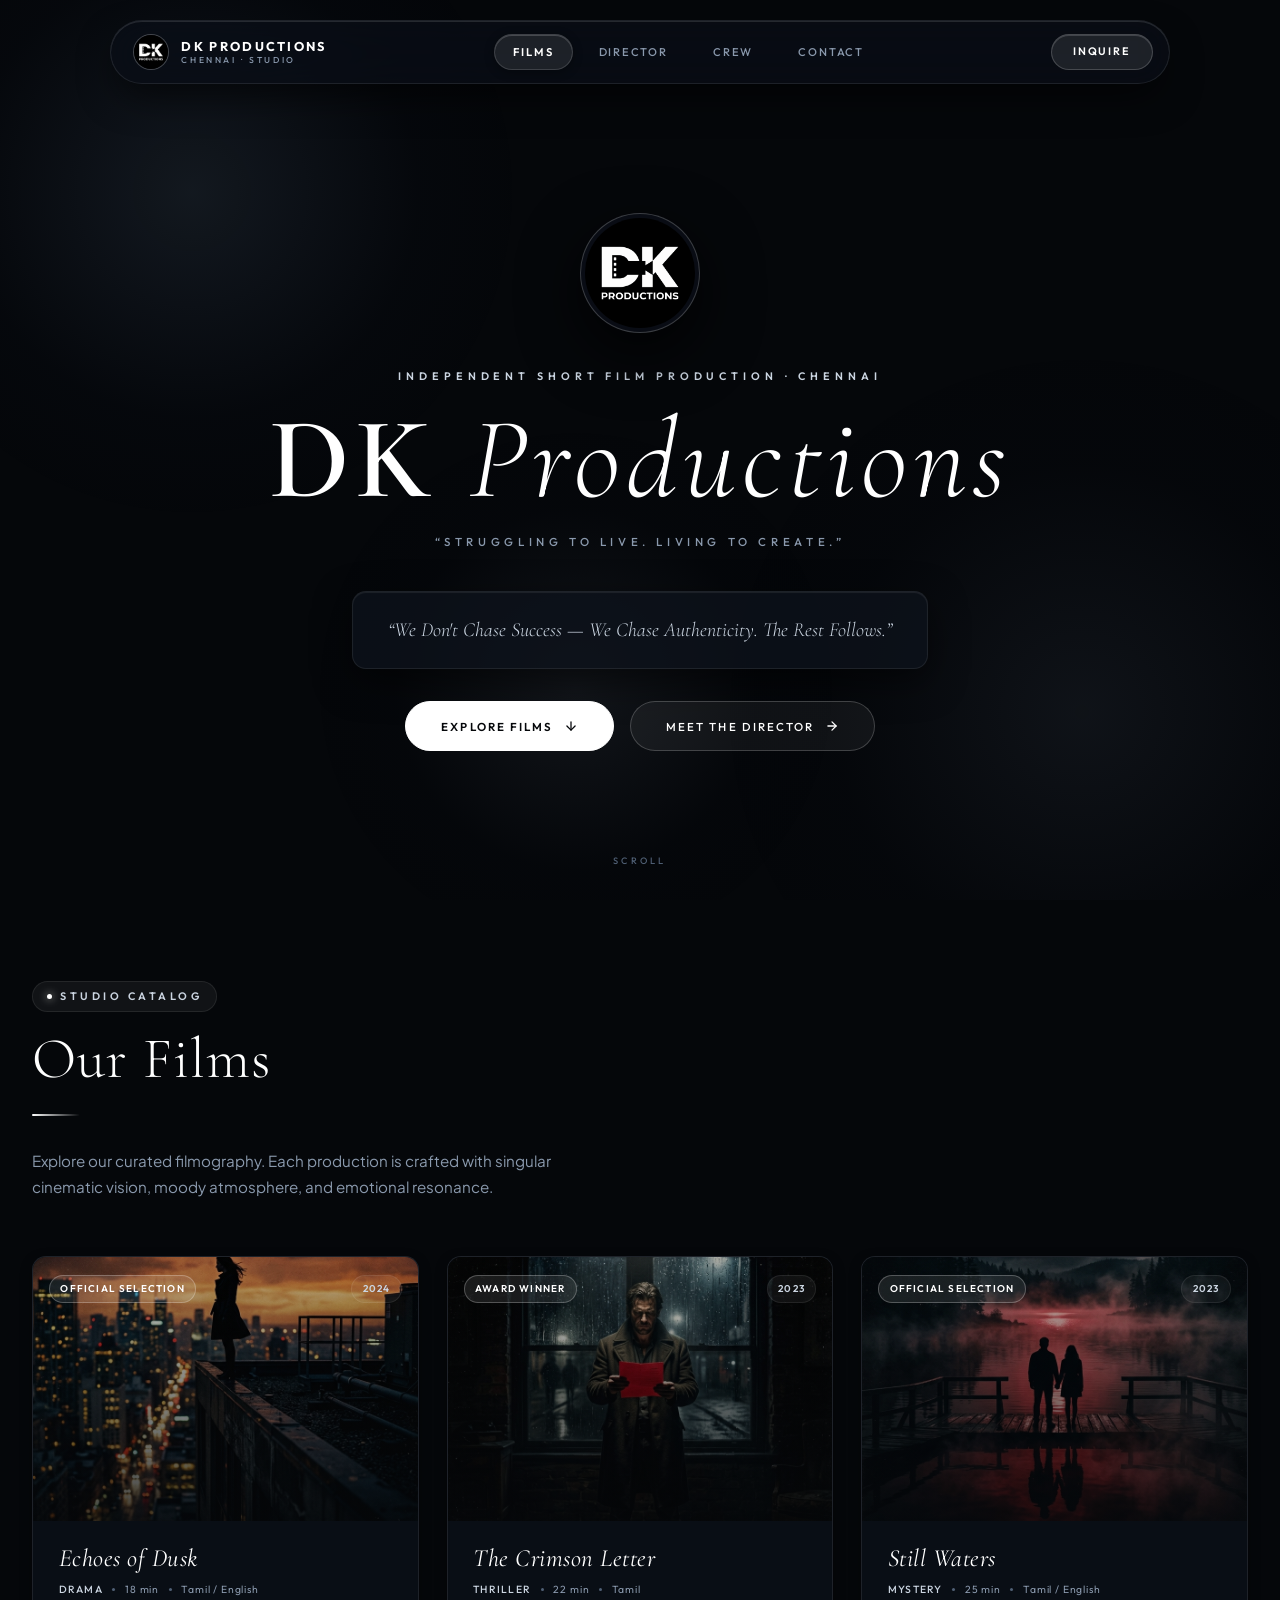
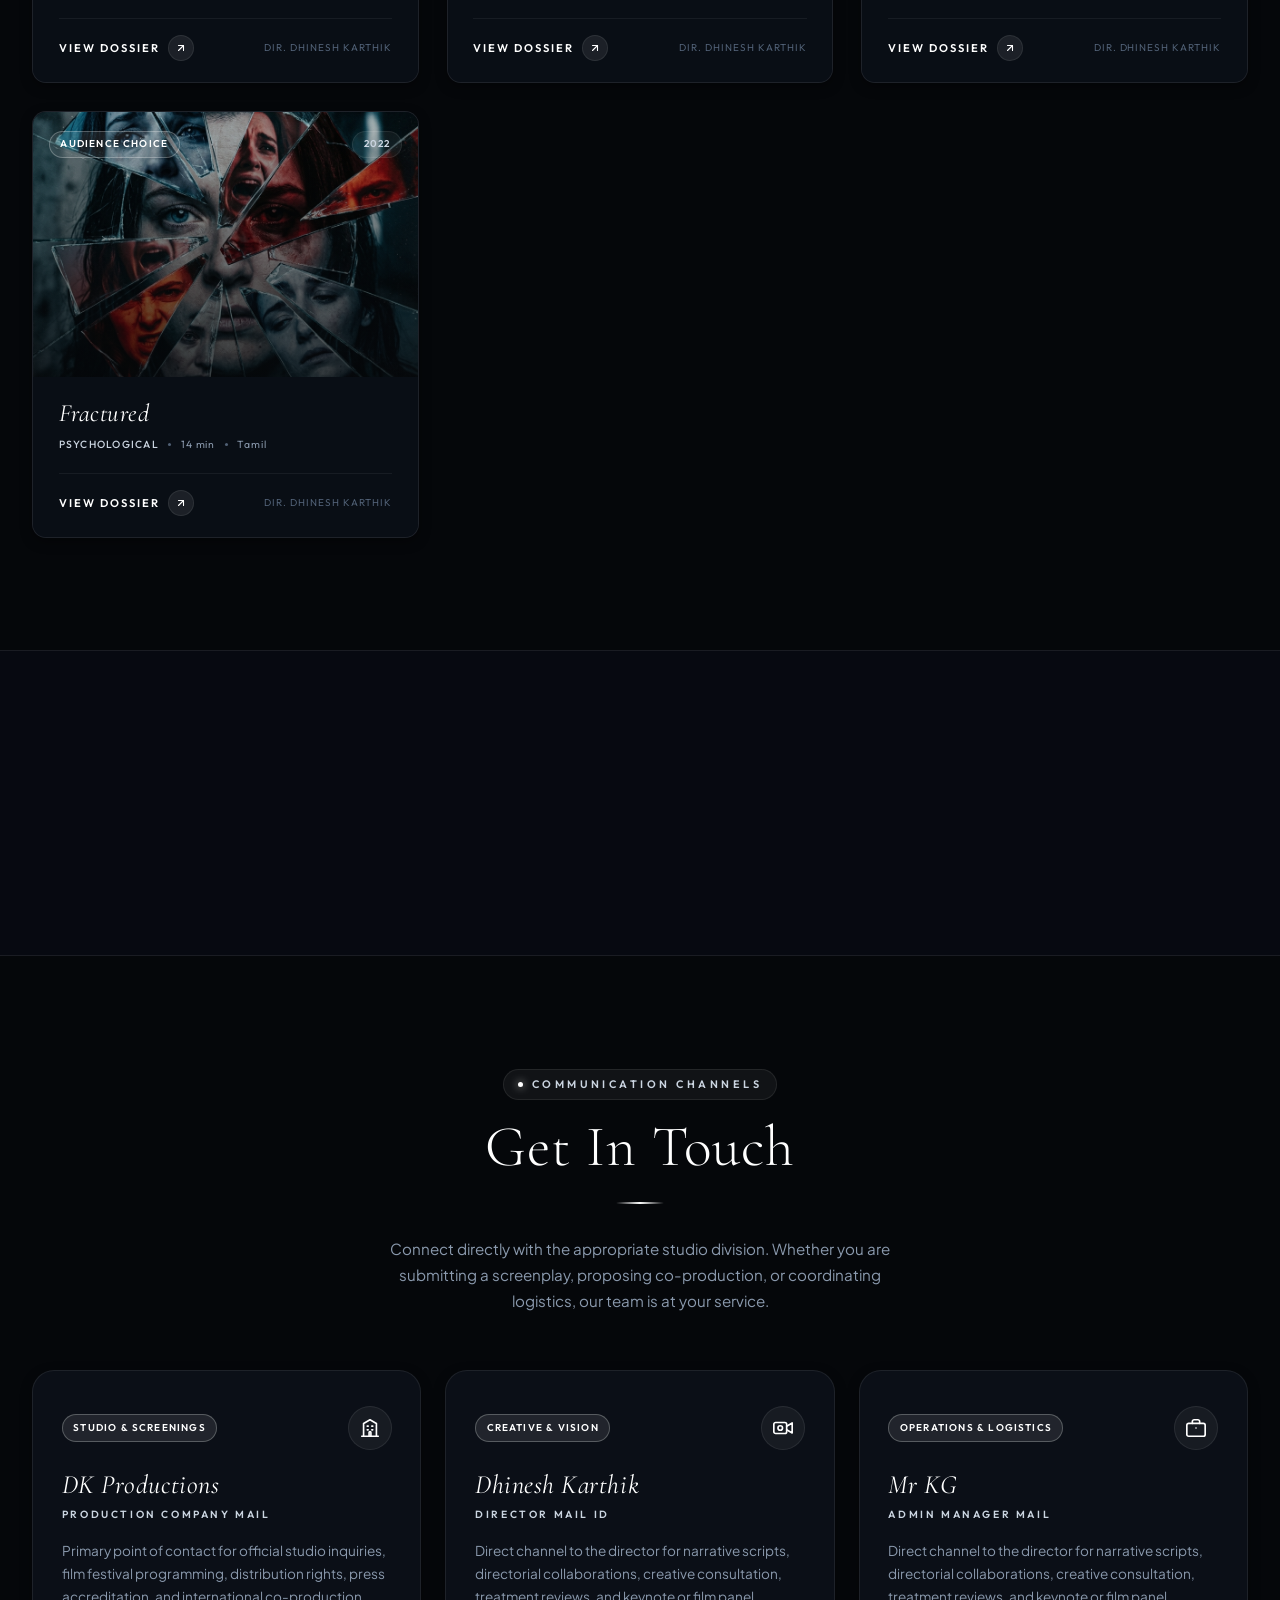
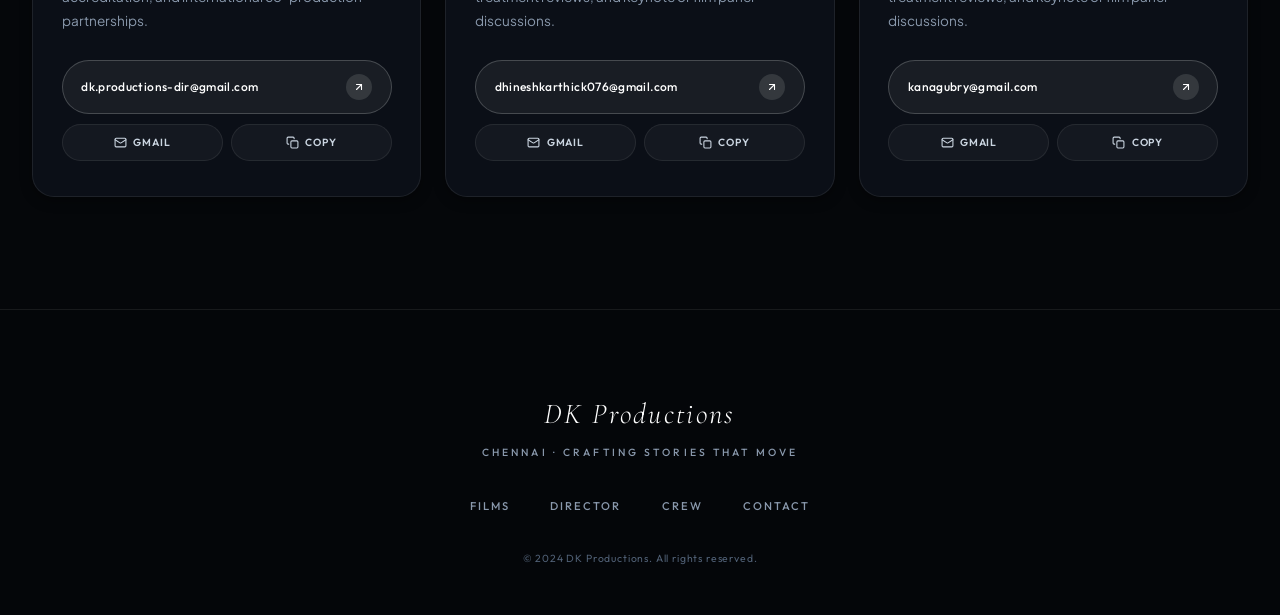
==== commit 73c9e42c: "Update index.html" ====
--- a/index.html
+++ b/index.html
@@ -137,9 +137,7 @@
       </div>
 
       <div class="hero-scroll-indicator">
-        <div class="scroll-pill">
-          <div class="scroll-dot"></div>
-        </div>
+       
         <span>Scroll</span>
       </div>
     </section>
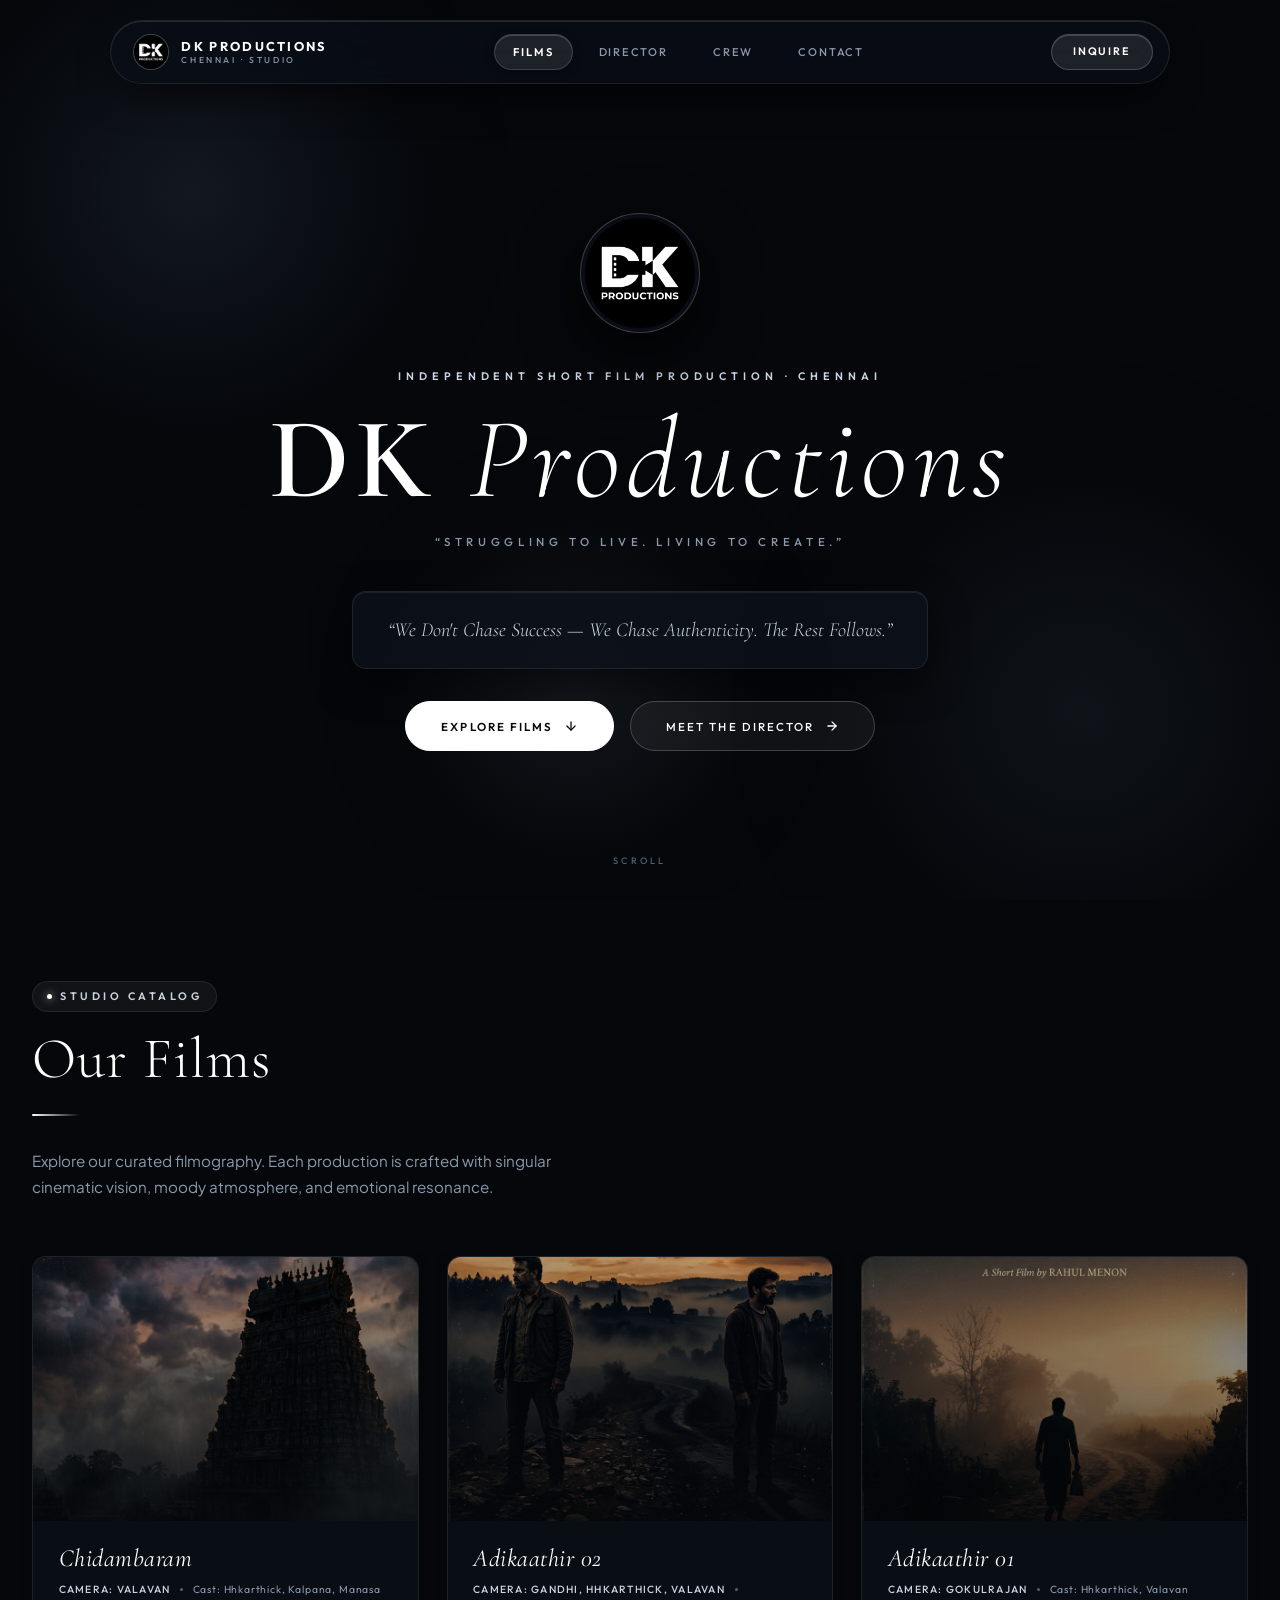
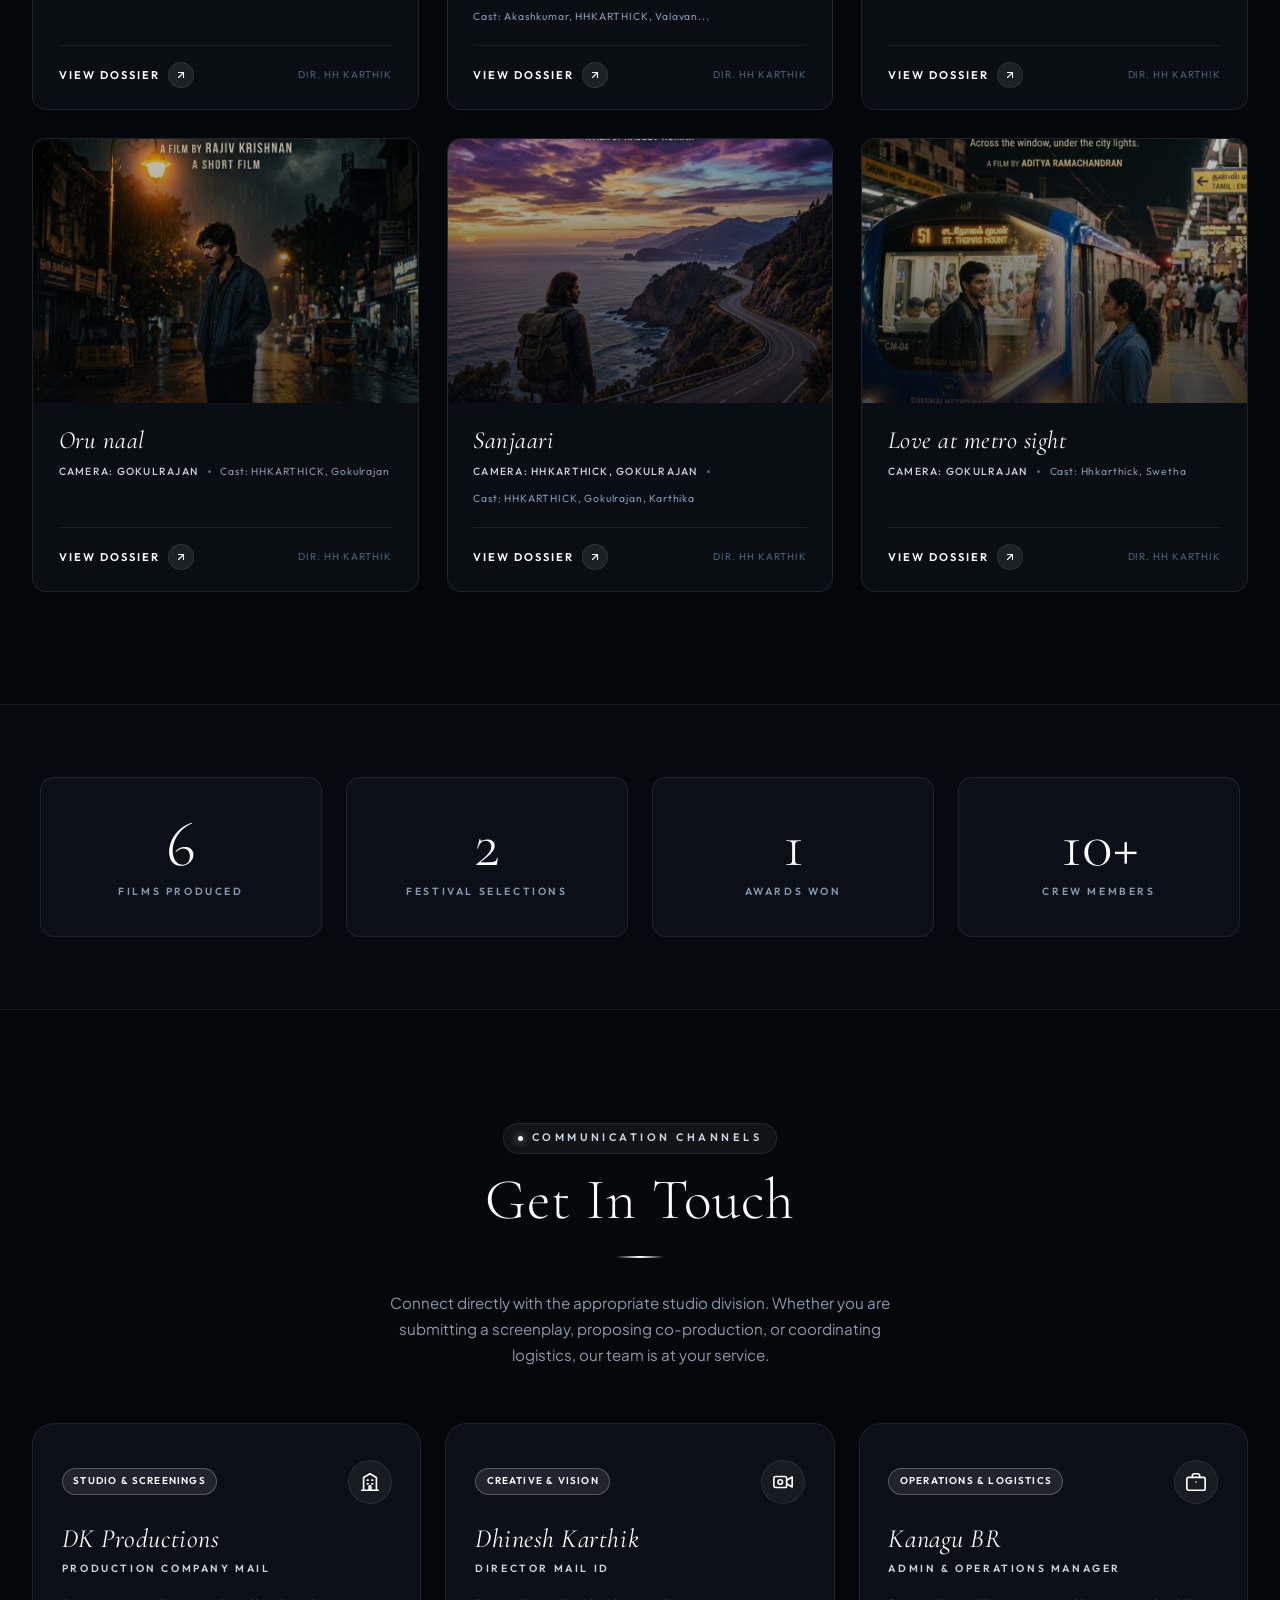
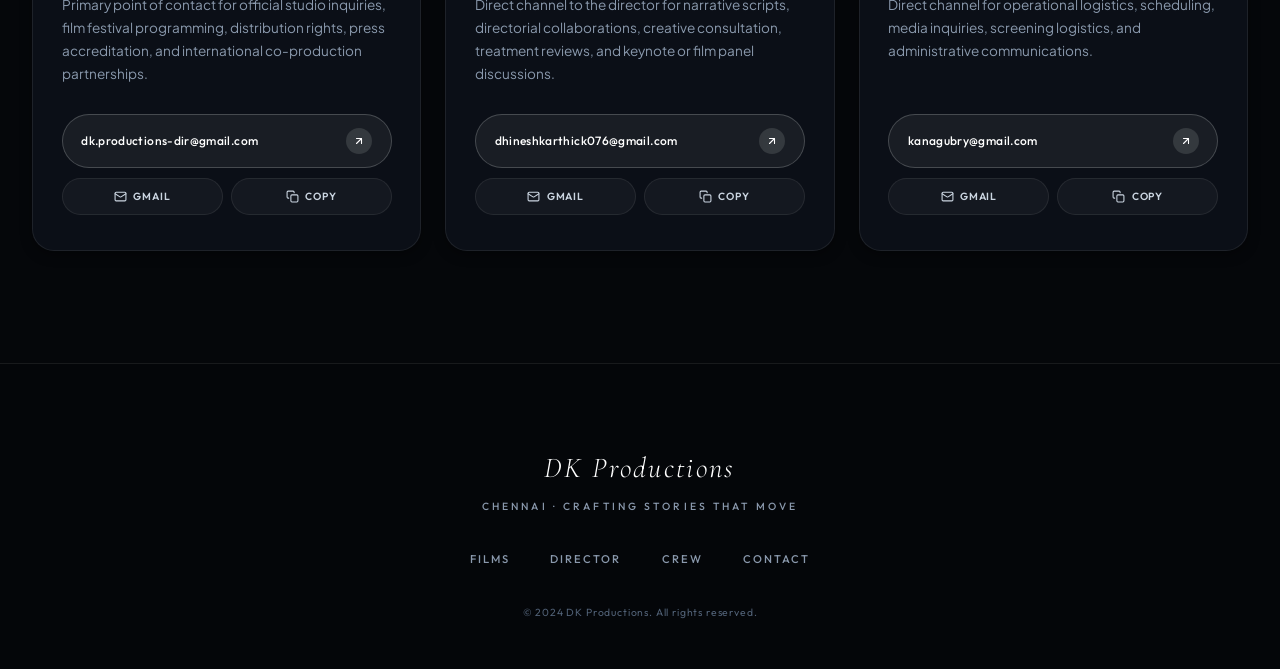
==== commit 05e2f94d: "Add files via upload" ====
--- a/index.html
+++ b/index.html
@@ -137,7 +137,7 @@
       </div>
 
       <div class="hero-scroll-indicator">
-       
+        
         <span>Scroll</span>
       </div>
     </section>
@@ -156,26 +156,18 @@
 
         <div class="films-grid">
 
-          <!-- Minimal Film Card 0 -->
+          <!-- Film 0: Chidambaram -->
           <article class="film-card-minimal reveal reveal-delay-1" data-film="0" onclick="openFilmModal(0)">
             <div class="film-card-spotlight"></div>
             <div class="film-minimal-poster-wrap">
-              <img src="assets/images/film_echoes.jpg" alt="Echoes of Dusk" class="film-minimal-poster" loading="lazy" />
-              <div class="film-badge-top-left">
-                <span class="badge-chip verified">Official Selection</span>
-              </div>
-              <div class="film-badge-top-right">
-                <span class="badge-chip">2024</span>
-              </div>
+              <img src="assets/images/film_chidambaram.jpg" alt="Chidambaram" class="film-minimal-poster" loading="lazy" />
             </div>
             <div class="film-minimal-body">
-              <h3 class="film-minimal-title">Echoes of Dusk</h3>
+              <h3 class="film-minimal-title">Chidambaram</h3>
               <div class="film-minimal-meta">
-                <span class="film-minimal-genre">Drama</span>
+                <span class="film-minimal-genre">Camera: Valavan</span>
                 <span class="film-minimal-dot"></span>
-                <span class="film-minimal-runtime">18 min</span>
-                <span class="film-minimal-dot"></span>
-                <span class="film-minimal-runtime">Tamil / English</span>
+                <span class="film-minimal-runtime">Cast: Hhkarthick, Kalpana, Manasa</span>
               </div>
               <div class="film-minimal-footer">
                 <span class="film-minimal-action">
@@ -184,31 +176,23 @@
                     <svg width="12" height="12" viewBox="0 0 24 24" fill="none" stroke="currentColor" stroke-width="2.2" stroke-linecap="round" stroke-linejoin="round"><line x1="7" y1="17" x2="17" y2="7"></line><polyline points="7 7 17 7 17 17"></polyline></svg>
                   </span>
                 </span>
-                <span style="font-family:var(--font-ui); font-size:0.62rem; color:var(--text-subtle); letter-spacing:0.1em; text-transform:uppercase;">Dir. Dhinesh Karthik</span>
+                <span style="font-family:var(--font-ui); font-size:0.62rem; color:var(--text-subtle); letter-spacing:0.1em; text-transform:uppercase;">Dir. HH Karthik</span>
               </div>
             </div>
           </article>
 
-          <!-- Minimal Film Card 1 -->
+          <!-- Film 1: Adikaathir 02 -->
           <article class="film-card-minimal reveal reveal-delay-2" data-film="1" onclick="openFilmModal(1)">
             <div class="film-card-spotlight"></div>
             <div class="film-minimal-poster-wrap">
-              <img src="assets/images/film_crimson.jpg" alt="The Crimson Letter" class="film-minimal-poster" loading="lazy" />
-              <div class="film-badge-top-left">
-                <span class="badge-chip verified">Award Winner</span>
-              </div>
-              <div class="film-badge-top-right">
-                <span class="badge-chip">2023</span>
-              </div>
+              <img src="assets/images/film_adikaathir_02.jpg" alt="Adikaathir 02" class="film-minimal-poster" loading="lazy" />
             </div>
             <div class="film-minimal-body">
-              <h3 class="film-minimal-title">The Crimson Letter</h3>
+              <h3 class="film-minimal-title">Adikaathir 02</h3>
               <div class="film-minimal-meta">
-                <span class="film-minimal-genre">Thriller</span>
+                <span class="film-minimal-genre">Camera: Gandhi, HHKARTHICK, Valavan</span>
                 <span class="film-minimal-dot"></span>
-                <span class="film-minimal-runtime">22 min</span>
-                <span class="film-minimal-dot"></span>
-                <span class="film-minimal-runtime">Tamil</span>
+                <span class="film-minimal-runtime">Cast: Akashkumar, HHKARTHICK, Valavan...</span>
               </div>
               <div class="film-minimal-footer">
                 <span class="film-minimal-action">
@@ -217,31 +201,23 @@
                     <svg width="12" height="12" viewBox="0 0 24 24" fill="none" stroke="currentColor" stroke-width="2.2" stroke-linecap="round" stroke-linejoin="round"><line x1="7" y1="17" x2="17" y2="7"></line><polyline points="7 7 17 7 17 17"></polyline></svg>
                   </span>
                 </span>
-                <span style="font-family:var(--font-ui); font-size:0.62rem; color:var(--text-subtle); letter-spacing:0.1em; text-transform:uppercase;">Dir. Dhinesh Karthik</span>
+                <span style="font-family:var(--font-ui); font-size:0.62rem; color:var(--text-subtle); letter-spacing:0.1em; text-transform:uppercase;">Dir. HH Karthik</span>
               </div>
             </div>
           </article>
 
-          <!-- Minimal Film Card 2 -->
+          <!-- Film 2: Adikaathir 01 -->
           <article class="film-card-minimal reveal reveal-delay-3" data-film="2" onclick="openFilmModal(2)">
             <div class="film-card-spotlight"></div>
             <div class="film-minimal-poster-wrap">
-              <img src="assets/images/film_still_waters.jpg" alt="Still Waters" class="film-minimal-poster" loading="lazy" />
-              <div class="film-badge-top-left">
-                <span class="badge-chip verified">Official Selection</span>
-              </div>
-              <div class="film-badge-top-right">
-                <span class="badge-chip">2023</span>
-              </div>
+              <img src="assets/images/film_adikaathir_01.jpg" alt="Adikaathir 01" class="film-minimal-poster" loading="lazy" />
             </div>
             <div class="film-minimal-body">
-              <h3 class="film-minimal-title">Still Waters</h3>
+              <h3 class="film-minimal-title">Adikaathir 01</h3>
               <div class="film-minimal-meta">
-                <span class="film-minimal-genre">Mystery</span>
+                <span class="film-minimal-genre">Camera: Gokulrajan</span>
                 <span class="film-minimal-dot"></span>
-                <span class="film-minimal-runtime">25 min</span>
-                <span class="film-minimal-dot"></span>
-                <span class="film-minimal-runtime">Tamil / English</span>
+                <span class="film-minimal-runtime">Cast: Hhkarthick, Valavan</span>
               </div>
               <div class="film-minimal-footer">
                 <span class="film-minimal-action">
@@ -250,31 +226,23 @@
                     <svg width="12" height="12" viewBox="0 0 24 24" fill="none" stroke="currentColor" stroke-width="2.2" stroke-linecap="round" stroke-linejoin="round"><line x1="7" y1="17" x2="17" y2="7"></line><polyline points="7 7 17 7 17 17"></polyline></svg>
                   </span>
                 </span>
-                <span style="font-family:var(--font-ui); font-size:0.62rem; color:var(--text-subtle); letter-spacing:0.1em; text-transform:uppercase;">Dir. Dhinesh Karthik</span>
+                <span style="font-family:var(--font-ui); font-size:0.62rem; color:var(--text-subtle); letter-spacing:0.1em; text-transform:uppercase;">Dir. HH Karthik</span>
               </div>
             </div>
           </article>
 
-          <!-- Minimal Film Card 3 -->
-          <article class="film-card-minimal reveal reveal-delay-4" data-film="3" onclick="openFilmModal(3)">
+          <!-- Film 3: Oru naal -->
+          <article class="film-card-minimal reveal reveal-delay-1" data-film="3" onclick="openFilmModal(3)">
             <div class="film-card-spotlight"></div>
             <div class="film-minimal-poster-wrap">
-              <img src="assets/images/film_fractured.jpg" alt="Fractured" class="film-minimal-poster" loading="lazy" />
-              <div class="film-badge-top-left">
-                <span class="badge-chip verified">Audience Choice</span>
-              </div>
-              <div class="film-badge-top-right">
-                <span class="badge-chip">2022</span>
-              </div>
+              <img src="assets/images/film_orunaal.jpg" alt="Oru naal" class="film-minimal-poster" loading="lazy" />
             </div>
             <div class="film-minimal-body">
-              <h3 class="film-minimal-title">Fractured</h3>
+              <h3 class="film-minimal-title">Oru naal</h3>
               <div class="film-minimal-meta">
-                <span class="film-minimal-genre">Psychological</span>
+                <span class="film-minimal-genre">Camera: Gokulrajan</span>
                 <span class="film-minimal-dot"></span>
-                <span class="film-minimal-runtime">14 min</span>
-                <span class="film-minimal-dot"></span>
-                <span class="film-minimal-runtime">Tamil</span>
+                <span class="film-minimal-runtime">Cast: HHKARTHICK, Gokulrajan</span>
               </div>
               <div class="film-minimal-footer">
                 <span class="film-minimal-action">
@@ -283,7 +251,57 @@
                     <svg width="12" height="12" viewBox="0 0 24 24" fill="none" stroke="currentColor" stroke-width="2.2" stroke-linecap="round" stroke-linejoin="round"><line x1="7" y1="17" x2="17" y2="7"></line><polyline points="7 7 17 7 17 17"></polyline></svg>
                   </span>
                 </span>
-                <span style="font-family:var(--font-ui); font-size:0.62rem; color:var(--text-subtle); letter-spacing:0.1em; text-transform:uppercase;">Dir. Dhinesh Karthik</span>
+                <span style="font-family:var(--font-ui); font-size:0.62rem; color:var(--text-subtle); letter-spacing:0.1em; text-transform:uppercase;">Dir. HH Karthik</span>
+              </div>
+            </div>
+          </article>
+
+          <!-- Film 4: Sanjaari -->
+          <article class="film-card-minimal reveal reveal-delay-2" data-film="4" onclick="openFilmModal(4)">
+            <div class="film-card-spotlight"></div>
+            <div class="film-minimal-poster-wrap">
+              <img src="assets/images/film_sanjaari.jpg" alt="Sanjaari" class="film-minimal-poster" loading="lazy" />
+            </div>
+            <div class="film-minimal-body">
+              <h3 class="film-minimal-title">Sanjaari</h3>
+              <div class="film-minimal-meta">
+                <span class="film-minimal-genre">Camera: Hhkarthick, Gokulrajan</span>
+                <span class="film-minimal-dot"></span>
+                <span class="film-minimal-runtime">Cast: HHKARTHICK, Gokulrajan, Karthika</span>
+              </div>
+              <div class="film-minimal-footer">
+                <span class="film-minimal-action">
+                  View Dossier
+                  <span class="film-action-arrow">
+                    <svg width="12" height="12" viewBox="0 0 24 24" fill="none" stroke="currentColor" stroke-width="2.2" stroke-linecap="round" stroke-linejoin="round"><line x1="7" y1="17" x2="17" y2="7"></line><polyline points="7 7 17 7 17 17"></polyline></svg>
+                  </span>
+                </span>
+                <span style="font-family:var(--font-ui); font-size:0.62rem; color:var(--text-subtle); letter-spacing:0.1em; text-transform:uppercase;">Dir. HH Karthik</span>
+              </div>
+            </div>
+          </article>
+
+          <!-- Film 5: Love at metro sight -->
+          <article class="film-card-minimal reveal reveal-delay-3" data-film="5" onclick="openFilmModal(5)">
+            <div class="film-card-spotlight"></div>
+            <div class="film-minimal-poster-wrap">
+              <img src="assets/images/film_metro.jpg" alt="Love at metro sight" class="film-minimal-poster" loading="lazy" />
+            </div>
+            <div class="film-minimal-body">
+              <h3 class="film-minimal-title">Love at metro sight</h3>
+              <div class="film-minimal-meta">
+                <span class="film-minimal-genre">Camera: Gokulrajan</span>
+                <span class="film-minimal-dot"></span>
+                <span class="film-minimal-runtime">Cast: Hhkarthick, Swetha</span>
+              </div>
+              <div class="film-minimal-footer">
+                <span class="film-minimal-action">
+                  View Dossier
+                  <span class="film-action-arrow">
+                    <svg width="12" height="12" viewBox="0 0 24 24" fill="none" stroke="currentColor" stroke-width="2.2" stroke-linecap="round" stroke-linejoin="round"><line x1="7" y1="17" x2="17" y2="7"></line><polyline points="7 7 17 7 17 17"></polyline></svg>
+                  </span>
+                </span>
+                <span style="font-family:var(--font-ui); font-size:0.62rem; color:var(--text-subtle); letter-spacing:0.1em; text-transform:uppercase;">Dir. HH Karthik</span>
               </div>
             </div>
           </article>
@@ -296,19 +314,19 @@
     <div class="stats-band">
       <div class="stats-inner">
         <div class="stat-card-glass reveal">
-          <div class="stat-num">4</div>
+          <div class="stat-num">6</div>
           <div class="stat-label">Films Produced</div>
         </div>
         <div class="stat-card-glass reveal reveal-delay-1">
-          <div class="stat-num">12</div>
+          <div class="stat-num">2</div>
           <div class="stat-label">Festival Selections</div>
         </div>
         <div class="stat-card-glass reveal reveal-delay-2">
-          <div class="stat-num">5</div>
+          <div class="stat-num">1</div>
           <div class="stat-label">Awards Won</div>
         </div>
         <div class="stat-card-glass reveal reveal-delay-3">
-          <div class="stat-num">40+</div>
+          <div class="stat-num">10+</div>
           <div class="stat-label">Crew Members</div>
         </div>
       </div>
@@ -445,10 +463,10 @@
               </svg>
             </div>
           </div>
-          <h3 class="contact-card-title">Mr KG</h3>
-          <p class="contact-card-role">Admin Manager Mail</p>
+          <h3 class="contact-card-title">Kanagu BR</h3>
+          <p class="contact-card-role">Admin &amp; Operations Manager</p>
           <p class="contact-card-desc">
-            Direct channel to the director for narrative scripts, directorial collaborations, creative consultation, treatment reviews, and keynote or film panel discussions.
+            Direct channel for operational logistics, scheduling, media inquiries, screening logistics, and administrative communications.
           </p>
           
           <div class="contact-actions-container">
@@ -525,42 +543,40 @@
       <!-- Detail Column -->
       <div class="modal-content-col">
         <div class="modal-eyebrow-row">
-          <span class="badge-chip" id="dossierGenre">Drama · Short Film</span>
-          <span class="badge-chip" id="dossierRuntime">18 min</span>
-          <span class="badge-chip" id="dossierLang">Tamil / English</span>
-        </div>
-
-        <h2 class="modal-title-main" id="dossierTitle">Echoes of Dusk</h2>
-
-        <p class="modal-logline" id="dossierLogline">
-          "The apartment above held the ghost of a melody she never finished."
-        </p>
+          <span class="badge-chip" id="dossierGenre" style="display:none;"></span>
+          <span class="badge-chip" id="dossierRuntime" style="display:none;"></span>
+          <span class="badge-chip" id="dossierLang" style="display:none;"></span>
+        </div>
+
+        <h2 class="modal-title-main" id="dossierTitle">Film Dossier</h2>
+
+        <p class="modal-logline" id="dossierLogline" style="display:none;"></p>
 
         <!-- Technical & Production Specs Grid -->
         <div class="modal-specs-grid">
           <div class="modal-spec-item">
-            <span class="spec-label">Director &amp; Writer</span>
-            <span class="spec-val" id="dossierDirector">Dhinesh Karthik</span>
+            <span class="spec-label">Director</span>
+            <span class="spec-val" id="dossierDirector">HH Karthik</span>
           </div>
           <div class="modal-spec-item">
             <span class="spec-label">Cinematographer</span>
-            <span class="spec-val" id="dossierDop">Ravi Shankar</span>
+            <span class="spec-val" id="dossierDop"></span>
           </div>
           <div class="modal-spec-item">
             <span class="spec-label">Lead Cast</span>
-            <span class="spec-val" id="dossierCast">Aryan Mehta, Priya Sen, Rohan Das</span>
+            <span class="spec-val" id="dossierCast"></span>
           </div>
           <div class="modal-spec-item">
             <span class="spec-label">Music &amp; Score</span>
-            <span class="spec-val" id="dossierMusic">Rohan Das</span>
+            <span class="spec-val" id="dossierMusic"></span>
           </div>
           <div class="modal-spec-item">
             <span class="spec-label">Editor</span>
-            <span class="spec-val" id="dossierEditor">Nisha Verma</span>
+            <span class="spec-val" id="dossierEditor"></span>
           </div>
           <div class="modal-spec-item">
             <span class="spec-label">Format &amp; Audio</span>
-            <span class="spec-val" id="dossierFormat">2.39:1 Anamorphic · 5.1 Dolby</span>
+            <span class="spec-val" id="dossierFormat"></span>
           </div>
         </div>
 
@@ -586,105 +602,247 @@
 
   <script src="main.js"></script>
   <script>
+    function openGmailCompose({ to, cc, subject, body }) {
+      const params = new URLSearchParams();
+      params.append('view', 'cm');
+      params.append('fs', '1');
+      if (to) params.append('to', to);
+      if (cc) params.append('cc', cc);
+      if (subject) params.append('su', subject);
+      if (body) params.append('body', body);
+
+      const gmailUrl = `https://mail.google.com/mail/?${params.toString()}`;
+
+      if (navigator.clipboard && navigator.clipboard.writeText) {
+        navigator.clipboard.writeText(to).catch(() => {});
+      }
+
+      if (typeof showToast === 'function') {
+        showToast(`Opening Gmail compose... (${to})`);
+      }
+
+      window.open(gmailUrl, '_blank', 'noopener,noreferrer');
+    }
+
+    function getMailtoUrl({ to, cc, subject, body }) {
+      const parts = [];
+      if (cc) parts.push(`cc=${encodeURIComponent(cc)}`);
+      if (subject) parts.push(`subject=${encodeURIComponent(subject)}`);
+      if (body) parts.push(`body=${encodeURIComponent(body)}`);
+      return `mailto:${to}${parts.length ? '?' + parts.join('&') : ''}`;
+    }
+
     /* Full Film Production Dossiers Data */
     const filmsData = [
       {
-        title: 'Echoes of Dusk',
-        genre: 'Drama · Short Film',
-        year: '2024',
-        runtime: '18 min',
-        director: 'Dhinesh Karthik',
-        cast: 'Aryan Mehta, Priya Sen, Rohan Das',
-        dop: 'Ravi Shankar',
-        music: 'Rohan Das',
-        editor: 'Nisha Verma',
-        format: '2.39:1 Anamorphic · 5.1 Dolby Atmos',
-        lang: 'Tamil / English',
-        poster: 'assets/images/film_echoes.jpg',
-        badge: 'Official Selection · Chennai Indie Fest',
-        logline: '"A grieving musician discovers that the apartment above her holds the ghost of a melody she never finished — and the stranger who can complete it."',
-        synopsis: 'A grieving musician in Chennai discovers that the apartment above her holds the ghost of a melody she never finished — and the stranger who can complete it. A poignant meditation on loss, artistic memory, and the unseen harmonies that connect strangers through time.'
+        title: 'Chidambaram',
+        genre: '',
+        year: '',
+        runtime: '',
+        director: 'HH Karthik',
+        cast: 'Hhkarthick, Kalpana, Manasa',
+        dop: 'Valavan',
+        music: '',
+        editor: '',
+        format: '',
+        lang: '',
+        poster: 'assets/images/film_chidambaram.jpg',
+        badge: '',
+        logline: '',
+        synopsis: ''
       },
       {
-        title: 'The Crimson Letter',
-        genre: 'Thriller · Short Film',
-        year: '2023',
-        runtime: '22 min',
-        director: 'Dhinesh Karthik',
-        cast: 'Karan Nair, Ananya Roy, Suresh Pillai',
-        dop: 'Ravi Shankar',
-        music: 'Rohan Das',
-        editor: 'Nisha Verma',
-        format: '2.39:1 Anamorphic · 5.1 Surround',
-        lang: 'Tamil',
-        poster: 'assets/images/film_crimson.jpg',
-        badge: 'Award Winner · Best Mystery Short',
-        logline: '"A detective receives a handwritten letter claiming to predict the next murder — signed by the victim who hasn\'t died yet."',
-        synopsis: 'A veteran detective receives a handwritten letter claiming to predict the next murder with horrifying precision — signed by a victim who is currently still alive. As he races against the countdown, he confronts whether destiny is preordained or orchestrated by a phantom in the shadows.'
+        title: 'Adikaathir 02',
+        genre: '',
+        year: '',
+        runtime: '',
+        director: 'HH Karthik',
+        cast: 'Akashkumar, HHKARTHICK, Valavan, Gandhi, Gokul, Gokulrajan',
+        dop: 'Gandhi, HHKARTHICK, Valavan',
+        music: '',
+        editor: '',
+        format: '',
+        lang: '',
+        poster: 'assets/images/film_adikaathir_02.jpg',
+        badge: '',
+        logline: '',
+        synopsis: ''
       },
       {
-        title: 'Still Waters',
-        genre: 'Mystery · Short Film',
-        year: '2023',
-        runtime: '25 min',
-        director: 'Dhinesh Karthik',
-        cast: 'Meera Krishnan, Aditya Rao, Lena Thomas',
-        dop: 'Ravi Shankar',
-        music: 'Rohan Das',
-        editor: 'Nisha Verma',
-        format: '2.39:1 Anamorphic · 5.1 Surround',
-        lang: 'Tamil / English',
-        poster: 'assets/images/film_still_waters.jpg',
-        badge: 'Official Selection · Lake City Film Fest',
-        logline: '"Two estranged siblings return to their childhood lake house. The closer they look at the water, the darker the reflections become."',
-        synopsis: 'Two estranged siblings return to their secluded childhood lake house following their father\'s sudden disappearance. Unearthing old cassette tapes and hidden journal entries, they discover that his vanishing was far from accidental.'
+        title: 'Adikaathir 01',
+        genre: '',
+        year: '',
+        runtime: '',
+        director: 'HH Karthik',
+        cast: 'Hhkarthick, Valavan',
+        dop: 'Gokulrajan',
+        music: '',
+        editor: '',
+        format: '',
+        lang: '',
+        poster: 'assets/images/film_adikaathir_01.jpg',
+        badge: '',
+        logline: '',
+        synopsis: ''
       },
       {
-        title: 'Fractured',
-        genre: 'Psychological Drama · Short Film',
-        year: '2022',
-        runtime: '14 min',
-        director: 'Dhinesh Karthik',
-        cast: 'Nisha Verma, Rahul Bose, Divya Menon',
-        dop: 'Ravi Shankar',
-        music: 'Rohan Das',
-        editor: 'Nisha Verma',
-        format: '2.39:1 Anamorphic · 5.1 Master',
-        lang: 'Tamil',
-        poster: 'assets/images/film_fractured.jpg',
-        badge: 'Audience Choice · Best Narrative Short',
-        logline: '"After a harrowing crash, a woman begins to see seven versions of herself — each representing a choice she refused to make."',
-        synopsis: 'After surviving an eerie nighttime car crash, a woman begins encountering seven divergent versions of herself in mirrors and shadows — each personifying a pivotal choice she abandoned. An intense, surreal examination of identity and unspoken remorse.'
+        title: 'Oru naal',
+        genre: '',
+        year: '',
+        runtime: '',
+        director: 'HH Karthik',
+        cast: 'HHKARTHICK, Gokulrajan',
+        dop: 'Gokulrajan',
+        music: '',
+        editor: '',
+        format: '',
+        lang: '',
+        poster: 'assets/images/film_orunaal.jpg',
+        badge: '',
+        logline: '',
+        synopsis: ''
+      },
+      {
+        title: 'Sanjaari',
+        genre: '',
+        year: '',
+        runtime: '',
+        director: 'HH Karthik',
+        cast: 'HHKARTHICK, Gokulrajan, Karthika',
+        dop: 'Hhkarthick, Gokulrajan',
+        music: '',
+        editor: '',
+        format: '',
+        lang: '',
+        poster: 'assets/images/film_sanjaari.jpg',
+        badge: '',
+        logline: '',
+        synopsis: ''
+      },
+      {
+        title: 'Love at metro sight',
+        genre: '',
+        year: '',
+        runtime: '',
+        director: 'HH Karthik',
+        cast: 'Hhkarthick, Swetha',
+        dop: 'Gokulrajan',
+        music: '',
+        editor: '',
+        format: '',
+        lang: '',
+        poster: 'assets/images/film_metro.jpg',
+        badge: '',
+        logline: '',
+        synopsis: ''
       }
     ];
 
     const filmOverlay = document.getElementById('filmModalOverlay');
+
+    function updateChipElement(id, text) {
+      const el = document.getElementById(id);
+      if (!el) return;
+      if (text && text.trim() !== '') {
+        el.textContent = text;
+        el.style.display = 'inline-flex';
+      } else {
+        el.textContent = '';
+        el.style.display = 'none';
+      }
+    }
+
+    function updateSpecElement(id, text) {
+      const el = document.getElementById(id);
+      if (!el) return;
+      const item = el.closest('.modal-spec-item');
+      if (text && text.trim() !== '') {
+        el.textContent = text;
+        if (item) item.style.display = 'flex';
+      } else {
+        el.textContent = '';
+        if (item) item.style.display = 'none';
+      }
+    }
 
     function openFilmModal(idx) {
       const f = filmsData[idx];
       if (!f) return;
-      document.getElementById('dossierPoster').src = f.poster;
-      document.getElementById('dossierPoster').alt = f.title;
-      document.getElementById('dossierTitle').textContent = f.title;
-      document.getElementById('dossierGenre').textContent = f.genre;
-      document.getElementById('dossierRuntime').textContent = f.runtime;
-      document.getElementById('dossierLang').textContent = f.lang;
-      document.getElementById('dossierBadgeYear').textContent = f.year + ' · 4K UHD';
-      document.getElementById('dossierBadgeStatus').textContent = f.badge;
-      document.getElementById('dossierLogline').textContent = f.logline;
-      document.getElementById('dossierDirector').textContent = f.director;
-      document.getElementById('dossierDop').textContent = f.dop;
-      document.getElementById('dossierCast').textContent = f.cast;
-      document.getElementById('dossierMusic').textContent = f.music;
-      document.getElementById('dossierEditor').textContent = f.editor;
-      document.getElementById('dossierFormat').textContent = f.format;
-      document.getElementById('dossierSynopsis').textContent = f.synopsis;
-
-      const emailSubject = encodeURIComponent('Screening / Festival Inquiry: ' + f.title);
+
+      const posterEl = document.getElementById('dossierPoster');
+      if (posterEl) {
+        posterEl.src = f.poster || '';
+        posterEl.alt = f.title || '';
+      }
+
+      const titleEl = document.getElementById('dossierTitle');
+      if (titleEl) titleEl.textContent = f.title || '';
+
+      updateChipElement('dossierGenre', f.genre);
+      updateChipElement('dossierRuntime', f.runtime);
+      updateChipElement('dossierLang', f.lang);
+      updateChipElement('dossierBadgeStatus', f.badge);
+      updateChipElement('dossierBadgeYear', f.year ? (f.year + ' · 4K UHD') : '');
+
+      const loglineEl = document.getElementById('dossierLogline');
+      if (loglineEl) {
+        if (f.logline && f.logline.trim() !== '') {
+          loglineEl.textContent = f.logline;
+          loglineEl.style.display = 'block';
+        } else {
+          loglineEl.textContent = '';
+          loglineEl.style.display = 'none';
+        }
+      }
+
+      updateSpecElement('dossierDirector', f.director);
+      updateSpecElement('dossierDop', f.dop);
+      updateSpecElement('dossierCast', f.cast);
+      updateSpecElement('dossierMusic', f.music);
+      updateSpecElement('dossierEditor', f.editor);
+      updateSpecElement('dossierFormat', f.format);
+
+      const synEl = document.getElementById('dossierSynopsis');
+      const synBlock = synEl ? synEl.closest('.modal-synopsis-block') : null;
+      if (synEl && f.synopsis && f.synopsis.trim() !== '') {
+        synEl.textContent = f.synopsis;
+        if (synBlock) synBlock.style.display = 'block';
+      } else {
+        if (synEl) synEl.textContent = '';
+        if (synBlock) synBlock.style.display = 'none';
+      }
+
+      const filmTitle = f.title || 'Short Film';
+      const directorName = f.director || 'HH Karthik';
+      const toEmail = 'dk.productions-dir@gmail.com';
+      const ccEmail = 'kanagubry@gmail.com';
+      const emailSubject = `[Screening Request] Festival / Screening Inquiry: "${filmTitle}"`;
+      const emailBody = `Dear DK Productions & Management Team,
+
+I am writing to inquire about festival selection and screening rights for the short film "${filmTitle}" (Directed by ${directorName}).
+
+Screening / Festival Details:
+- Festival / Organization Name: [Your Festival / Venue Name]
+- Event Dates / Proposed Screening Schedule: [Dates]
+- Location / City: [City, Country]
+- Screening Format Required (e.g., DCP, ProRes, MP4): [Format]
+
+We would love to discuss exhibition terms, screening license, and promotional materials (press kit, high-res stills).
+
+Looking forward to hearing from you.
+
+Best regards,
+[Your Name]
+[Your Organization / Festival]
+[Contact Number / Email]`;
+
       const inquireBtn = document.getElementById('dossierInquireBtn');
       if (inquireBtn) {
-        inquireBtn.href = 'mailto:dk.productions-dir@gmail.com?subject=' + emailSubject;
-        inquireBtn.onclick = (e) => handleMailClick(e, 'dk.productions-dir@gmail.com', 'Screening / Festival Inquiry: ' + f.title);
+        inquireBtn.href = getMailtoUrl({ to: toEmail, cc: ccEmail, subject: emailSubject, body: emailBody });
+        inquireBtn.onclick = (e) => {
+          e.preventDefault();
+          openGmailCompose({ to: toEmail, cc: ccEmail, subject: emailSubject, body: emailBody });
+        };
       }
 
       filmOverlay.classList.add('open');
@@ -713,7 +871,5 @@
     <svg width="16" height="16" viewBox="0 0 24 24" fill="none" stroke="#4ade80" stroke-width="2.5" stroke-linecap="round" stroke-linejoin="round"><polyline points="20 6 9 17 4 12"></polyline></svg>
     <span id="copyToastText">Email copied to clipboard!</span>
   </div>
-
-  <script src="main.js"></script>
 </body>
 </html>
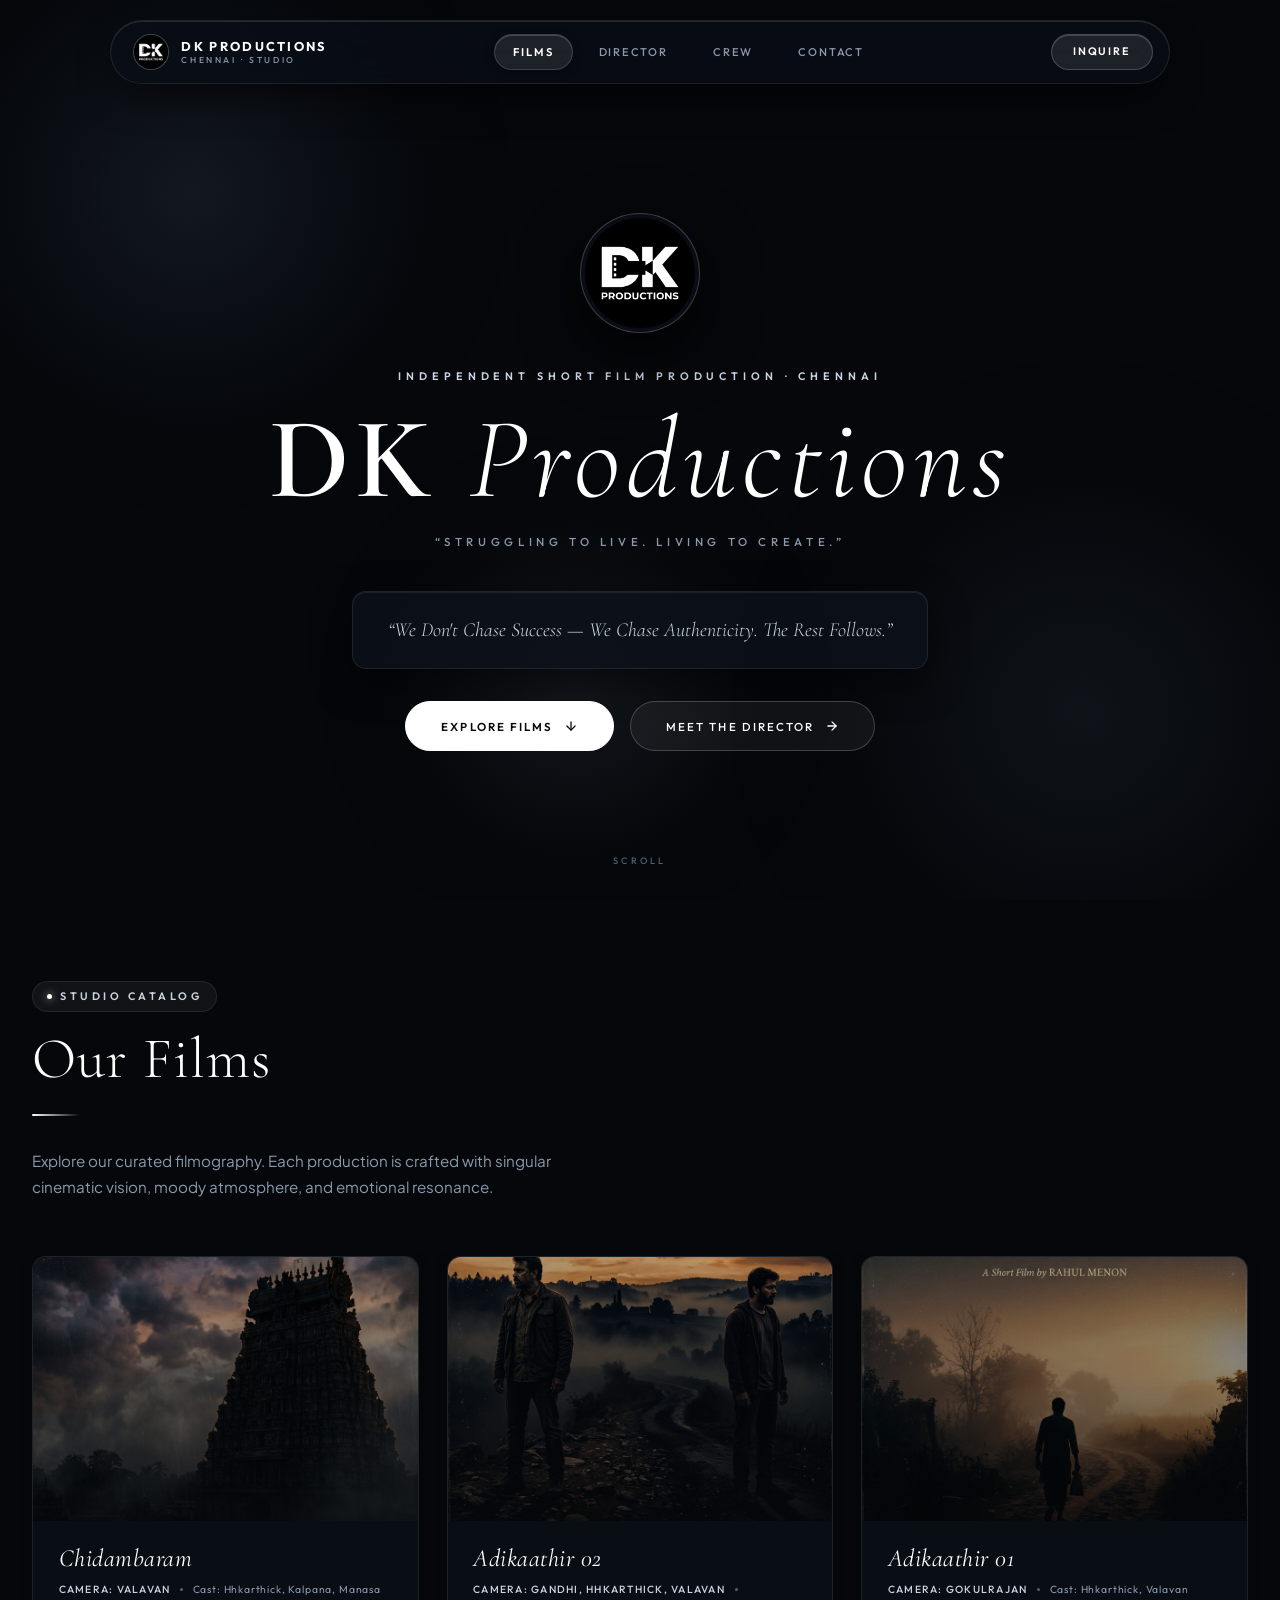
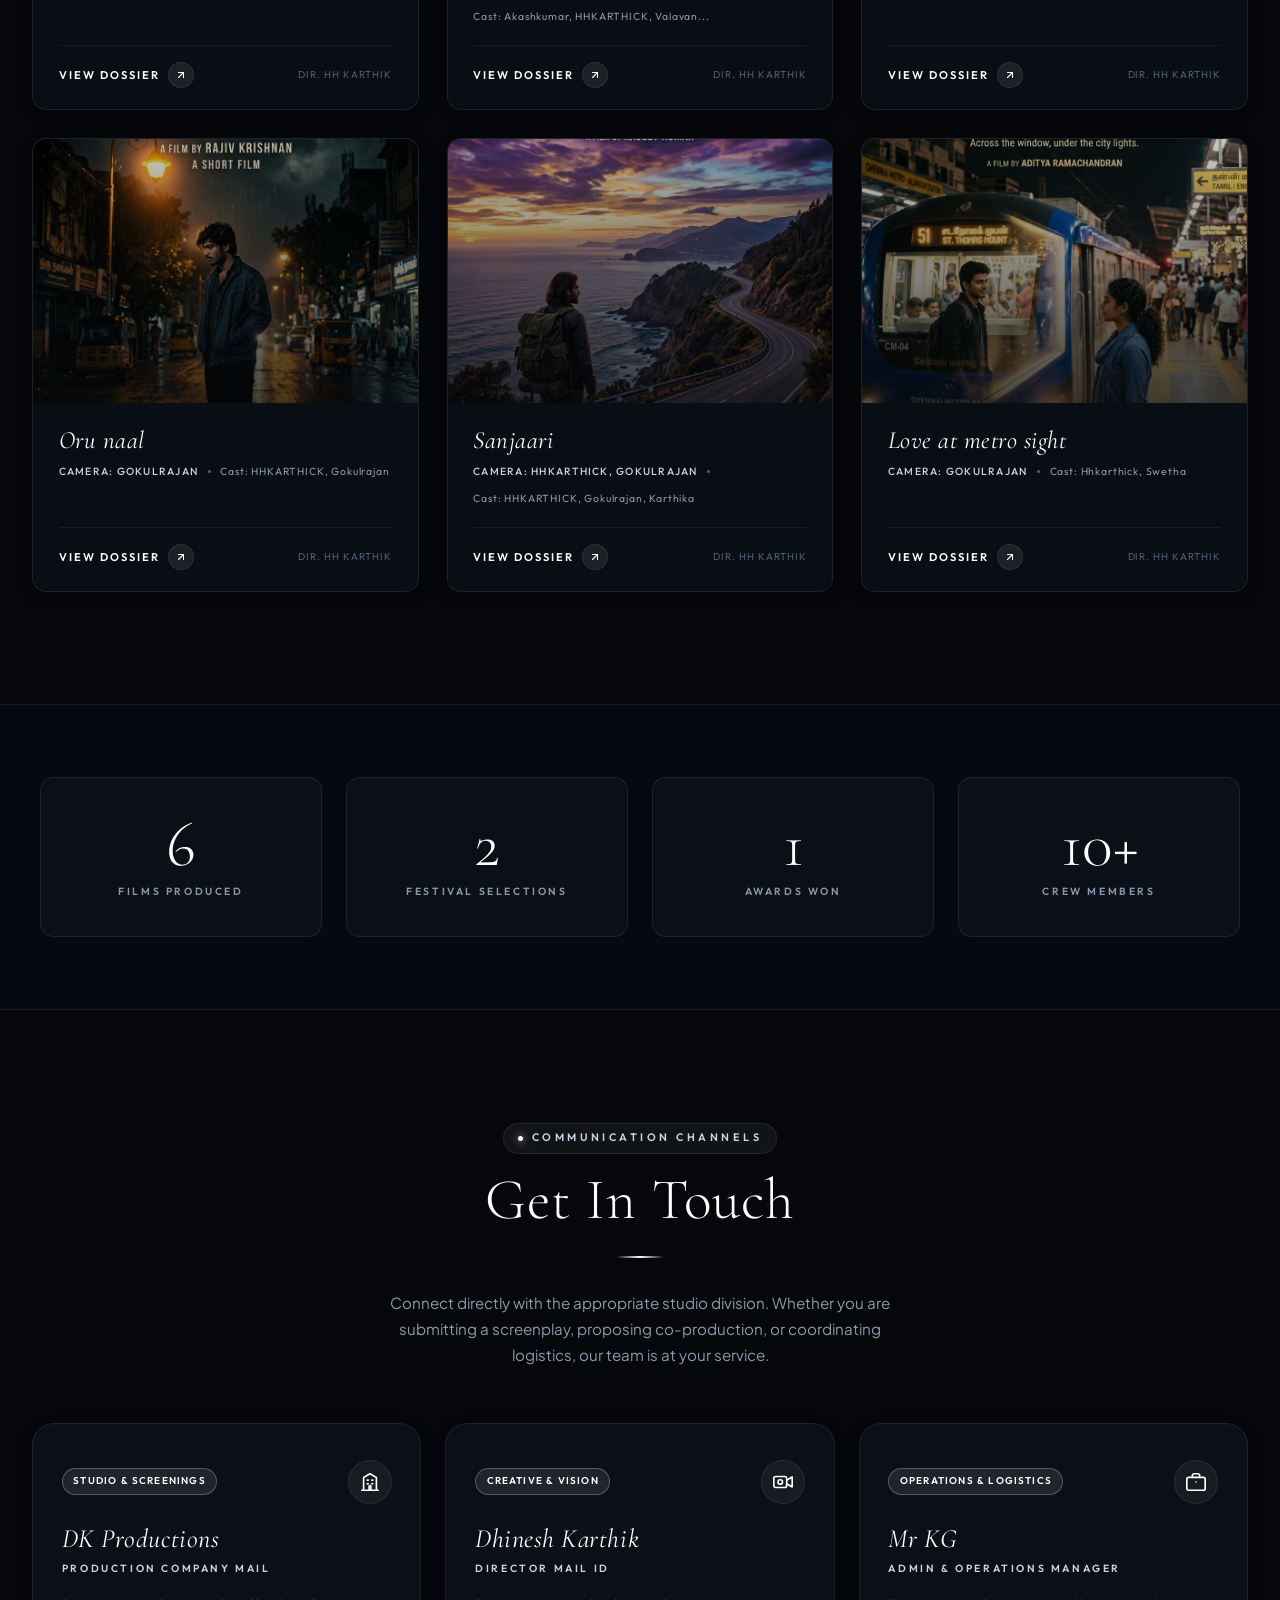
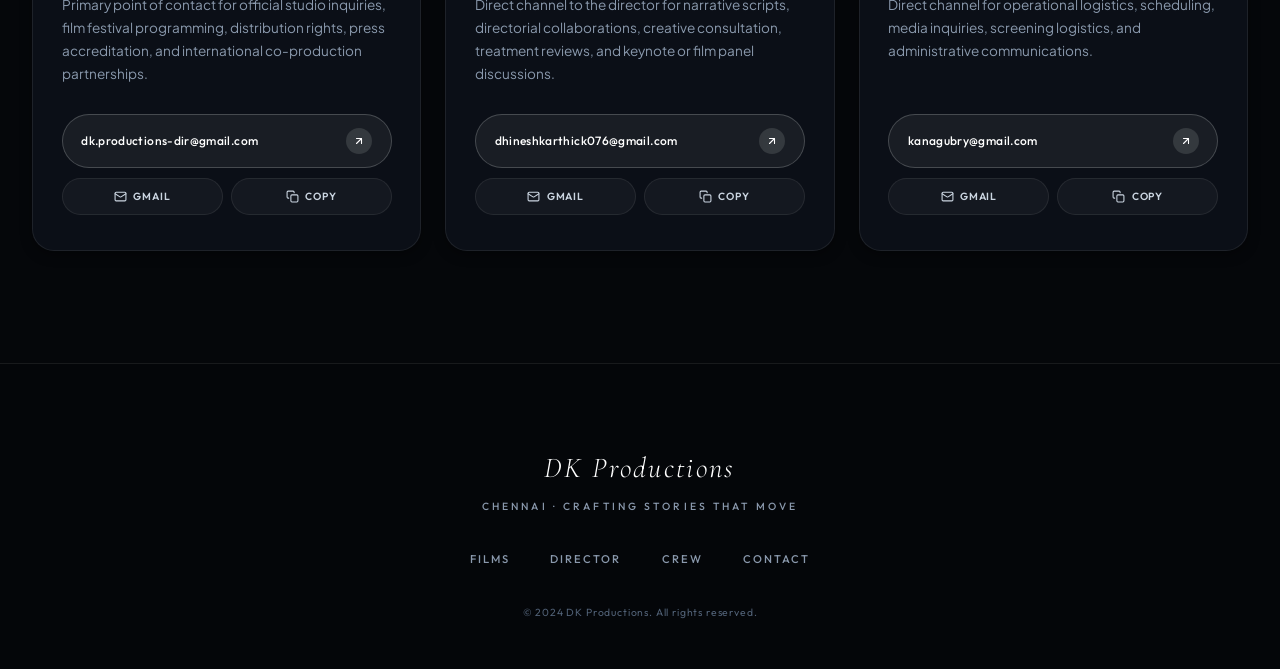
==== commit cfa50dac: "Update index.html" ====
--- a/index.html
+++ b/index.html
@@ -463,7 +463,7 @@
               </svg>
             </div>
           </div>
-          <h3 class="contact-card-title">Kanagu BR</h3>
+          <h3 class="contact-card-title">Mr KG</h3>
           <p class="contact-card-role">Admin &amp; Operations Manager</p>
           <p class="contact-card-desc">
             Direct channel for operational logistics, scheduling, media inquiries, screening logistics, and administrative communications.
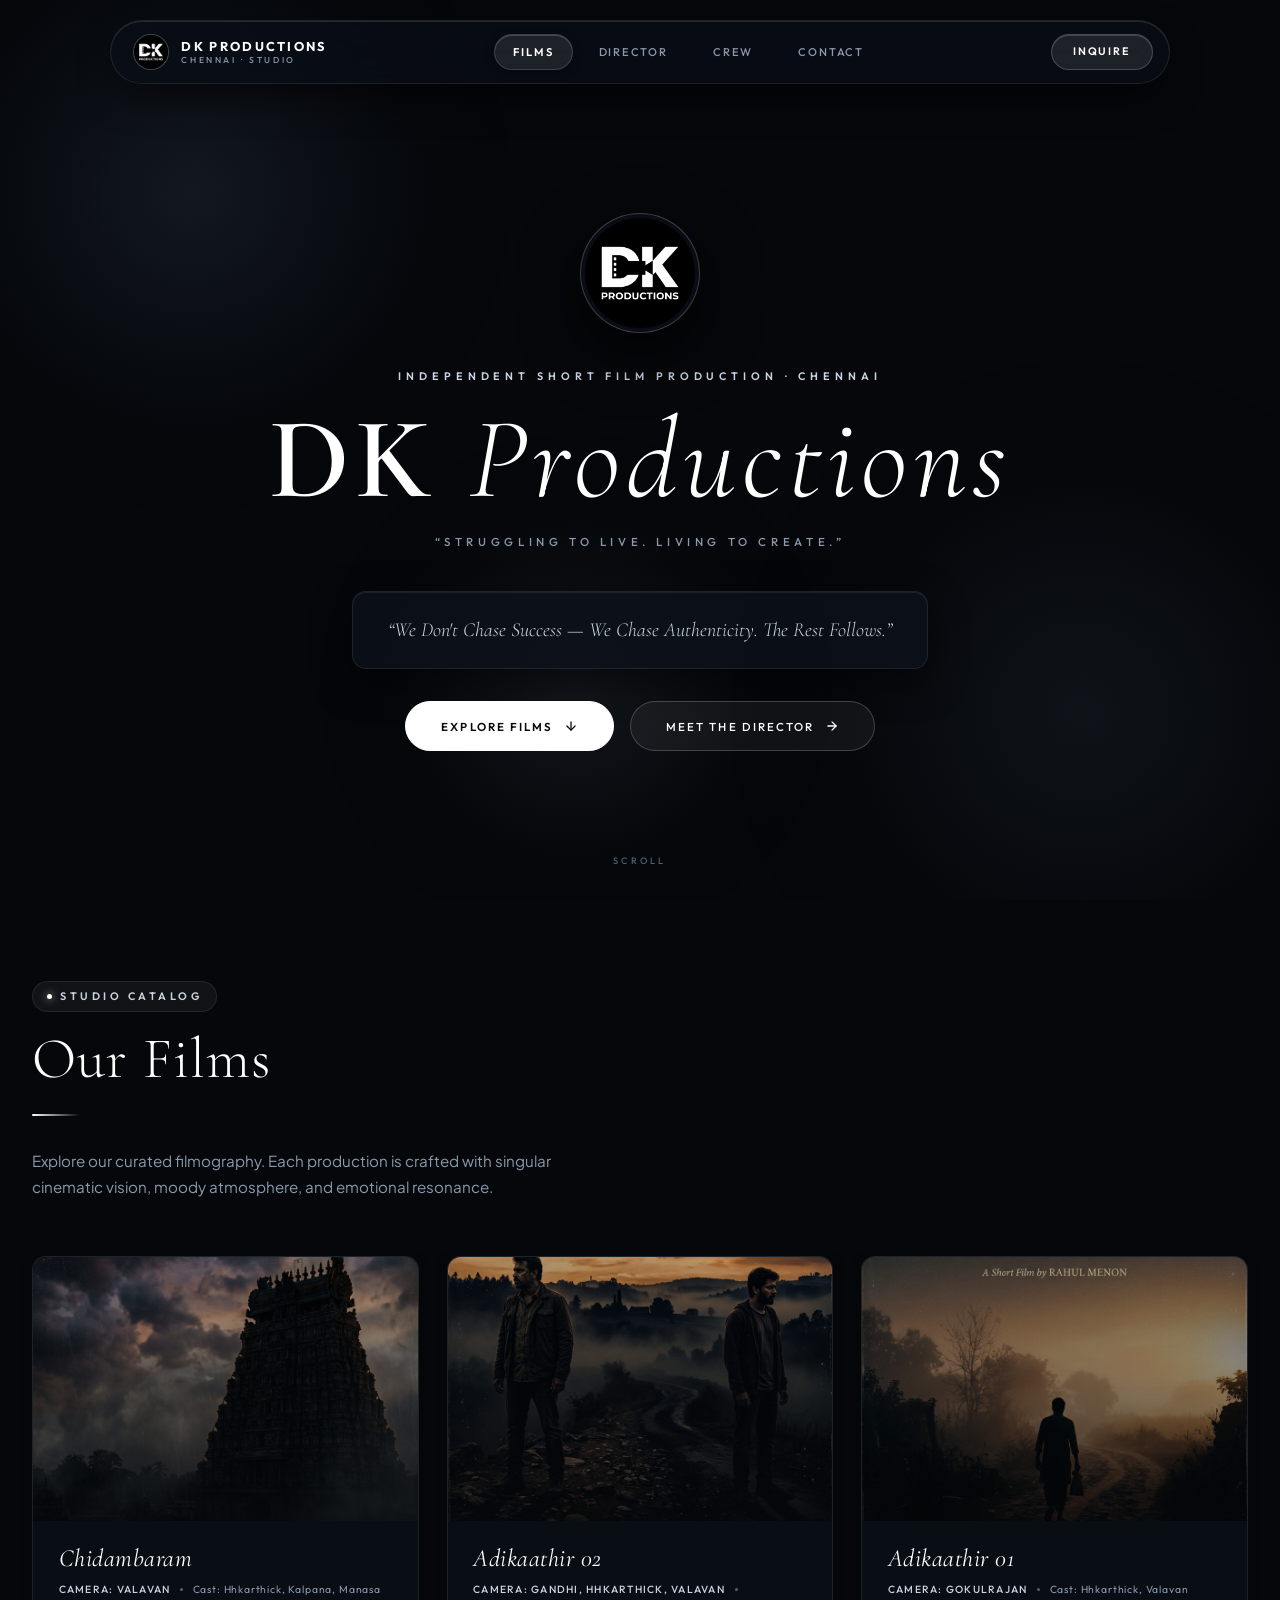
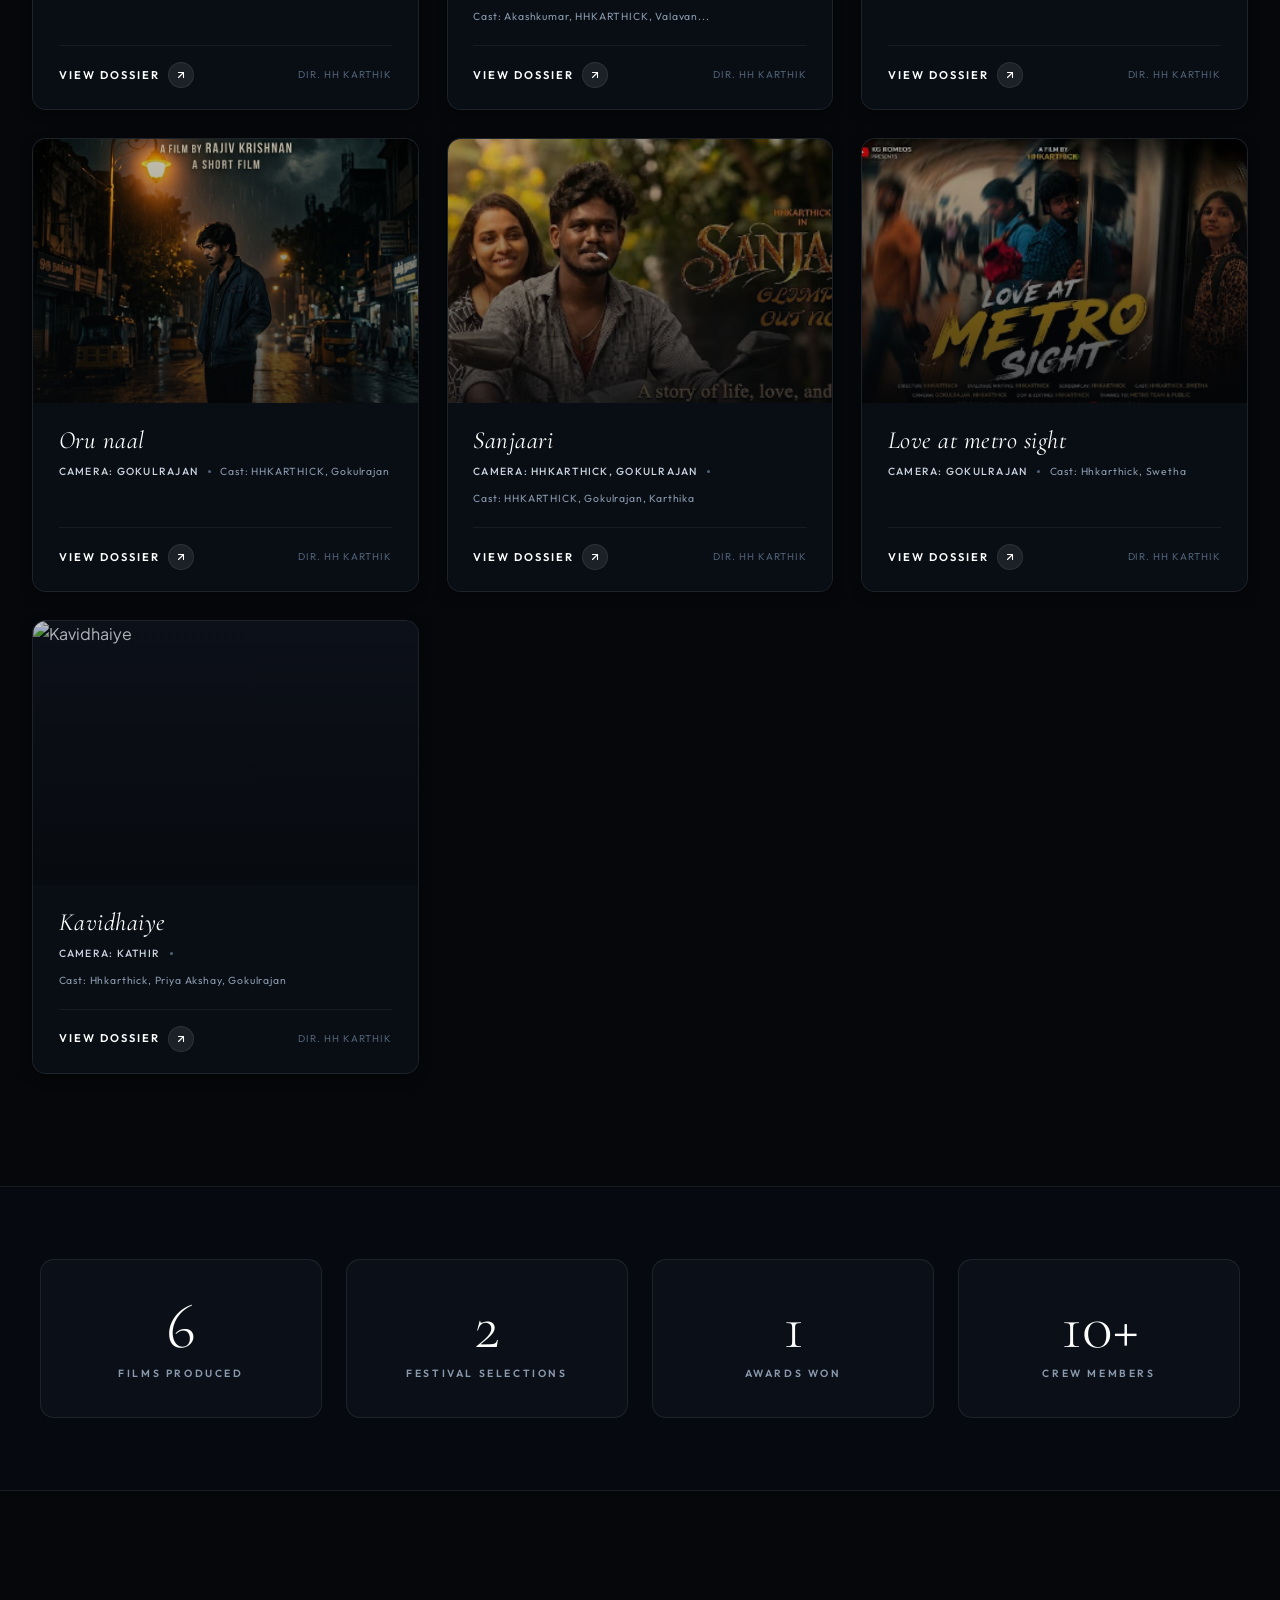
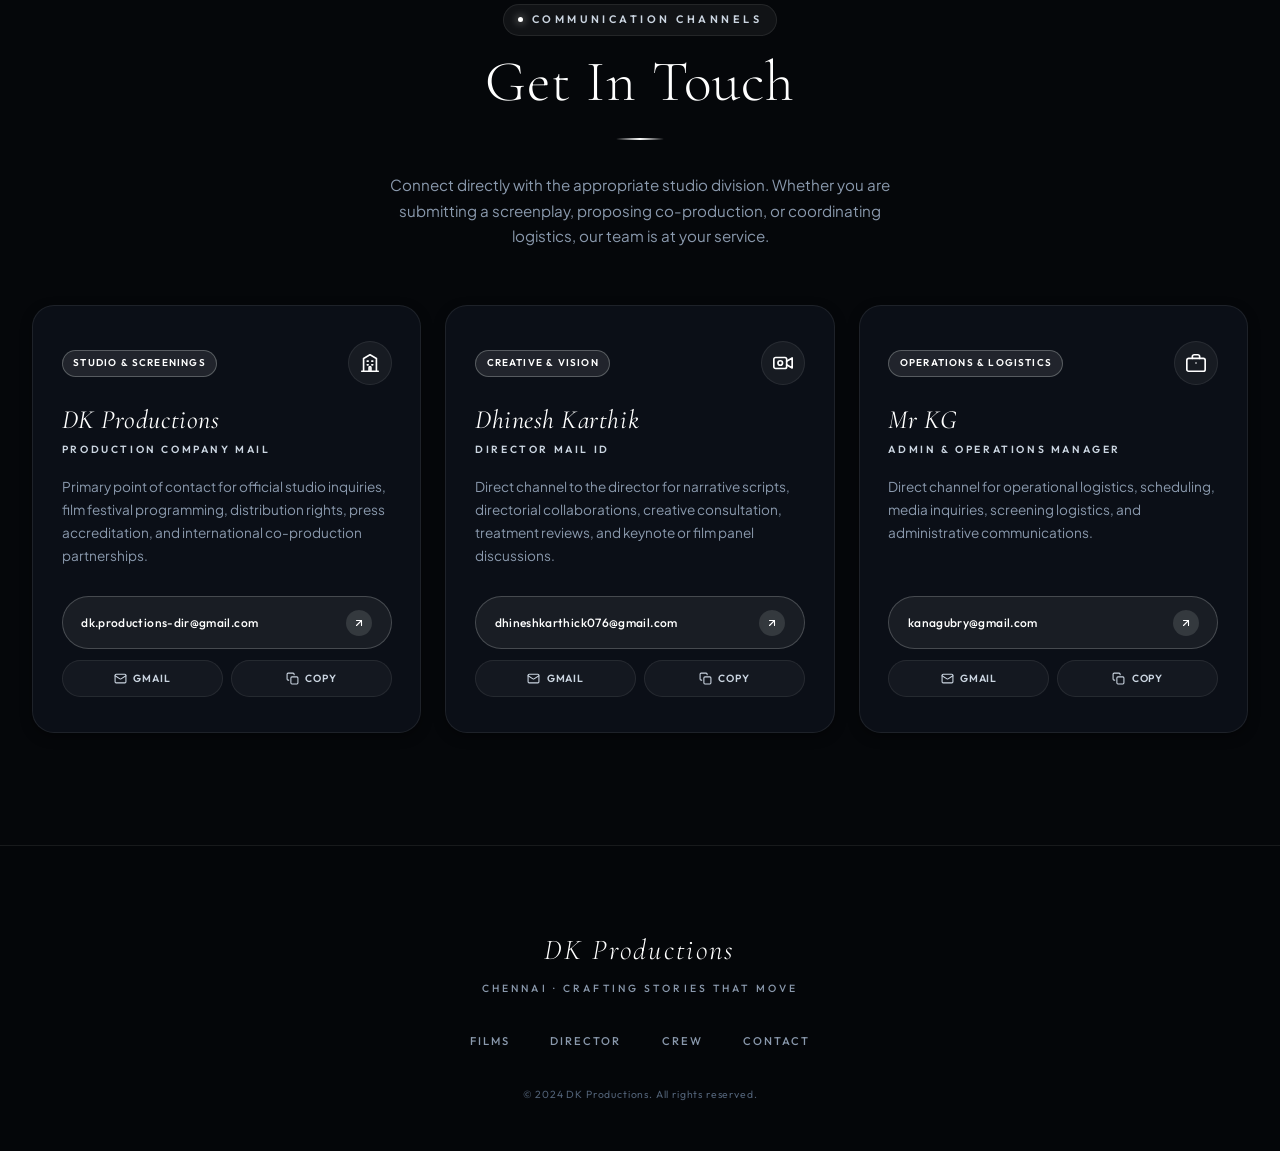
==== commit 450d0733: "Add files via upload" ====
--- a/index.html
+++ b/index.html
@@ -260,7 +260,7 @@
           <article class="film-card-minimal reveal reveal-delay-2" data-film="4" onclick="openFilmModal(4)">
             <div class="film-card-spotlight"></div>
             <div class="film-minimal-poster-wrap">
-              <img src="assets/images/film_sanjaari.jpg" alt="Sanjaari" class="film-minimal-poster" loading="lazy" />
+              <img src="assets/images/film_sanjaari.png" alt="Sanjaari" class="film-minimal-poster" loading="lazy" />
             </div>
             <div class="film-minimal-body">
               <h3 class="film-minimal-title">Sanjaari</h3>
@@ -285,7 +285,7 @@
           <article class="film-card-minimal reveal reveal-delay-3" data-film="5" onclick="openFilmModal(5)">
             <div class="film-card-spotlight"></div>
             <div class="film-minimal-poster-wrap">
-              <img src="assets/images/film_metro.jpg" alt="Love at metro sight" class="film-minimal-poster" loading="lazy" />
+              <img src="assets/images/film_metro.png" alt="Love at metro sight" class="film-minimal-poster" loading="lazy" />
             </div>
             <div class="film-minimal-body">
               <h3 class="film-minimal-title">Love at metro sight</h3>
@@ -293,6 +293,31 @@
                 <span class="film-minimal-genre">Camera: Gokulrajan</span>
                 <span class="film-minimal-dot"></span>
                 <span class="film-minimal-runtime">Cast: Hhkarthick, Swetha</span>
+              </div>
+              <div class="film-minimal-footer">
+                <span class="film-minimal-action">
+                  View Dossier
+                  <span class="film-action-arrow">
+                    <svg width="12" height="12" viewBox="0 0 24 24" fill="none" stroke="currentColor" stroke-width="2.2" stroke-linecap="round" stroke-linejoin="round"><line x1="7" y1="17" x2="17" y2="7"></line><polyline points="7 7 17 7 17 17"></polyline></svg>
+                  </span>
+                </span>
+                <span style="font-family:var(--font-ui); font-size:0.62rem; color:var(--text-subtle); letter-spacing:0.1em; text-transform:uppercase;">Dir. HH Karthik</span>
+              </div>
+            </div>
+          </article>
+
+          <!-- Film 6: Kavidhaiye  -->
+          <article class="film-card-minimal reveal reveal-delay-3" data-film="6" onclick="openFilmModal(6)">
+            <div class="film-card-spotlight"></div>
+            <div class="film-minimal-poster-wrap">
+              <img src="assets/images/kavidhaiye.png" alt="Kavidhaiye" class="film-minimal-poster" loading="lazy" />
+            </div>
+            <div class="film-minimal-body">
+              <h3 class="film-minimal-title">Kavidhaiye</h3>
+              <div class="film-minimal-meta">
+                <span class="film-minimal-genre">Camera: Kathir</span>
+                <span class="film-minimal-dot"></span>
+                <span class="film-minimal-runtime">Cast: Hhkarthick, Priya Akshay, Gokulrajan</span>
               </div>
               <div class="film-minimal-footer">
                 <span class="film-minimal-action">
@@ -714,7 +739,7 @@
         editor: '',
         format: '',
         lang: '',
-        poster: 'assets/images/film_sanjaari.jpg',
+        poster: 'assets/images/film_sanjaari.png',
         badge: '',
         logline: '',
         synopsis: ''
@@ -731,7 +756,24 @@
         editor: '',
         format: '',
         lang: '',
-        poster: 'assets/images/film_metro.jpg',
+        poster: 'assets/images/film_metro.png',
+        badge: '',
+        logline: '',
+        synopsis: ''
+      },
+      {
+        title: 'Kavidhaiye',
+        genre: '',
+        year: '',
+        runtime: '',
+        director: 'HH Karthik',
+        cast: 'Hhkarthick, Swetha',
+        dop: 'Gokulrajan',
+        music: '',
+        editor: '',
+        format: '',
+        lang: '',
+        poster: 'assets/images/kavidhaiye.png',
         badge: '',
         logline: '',
         synopsis: ''
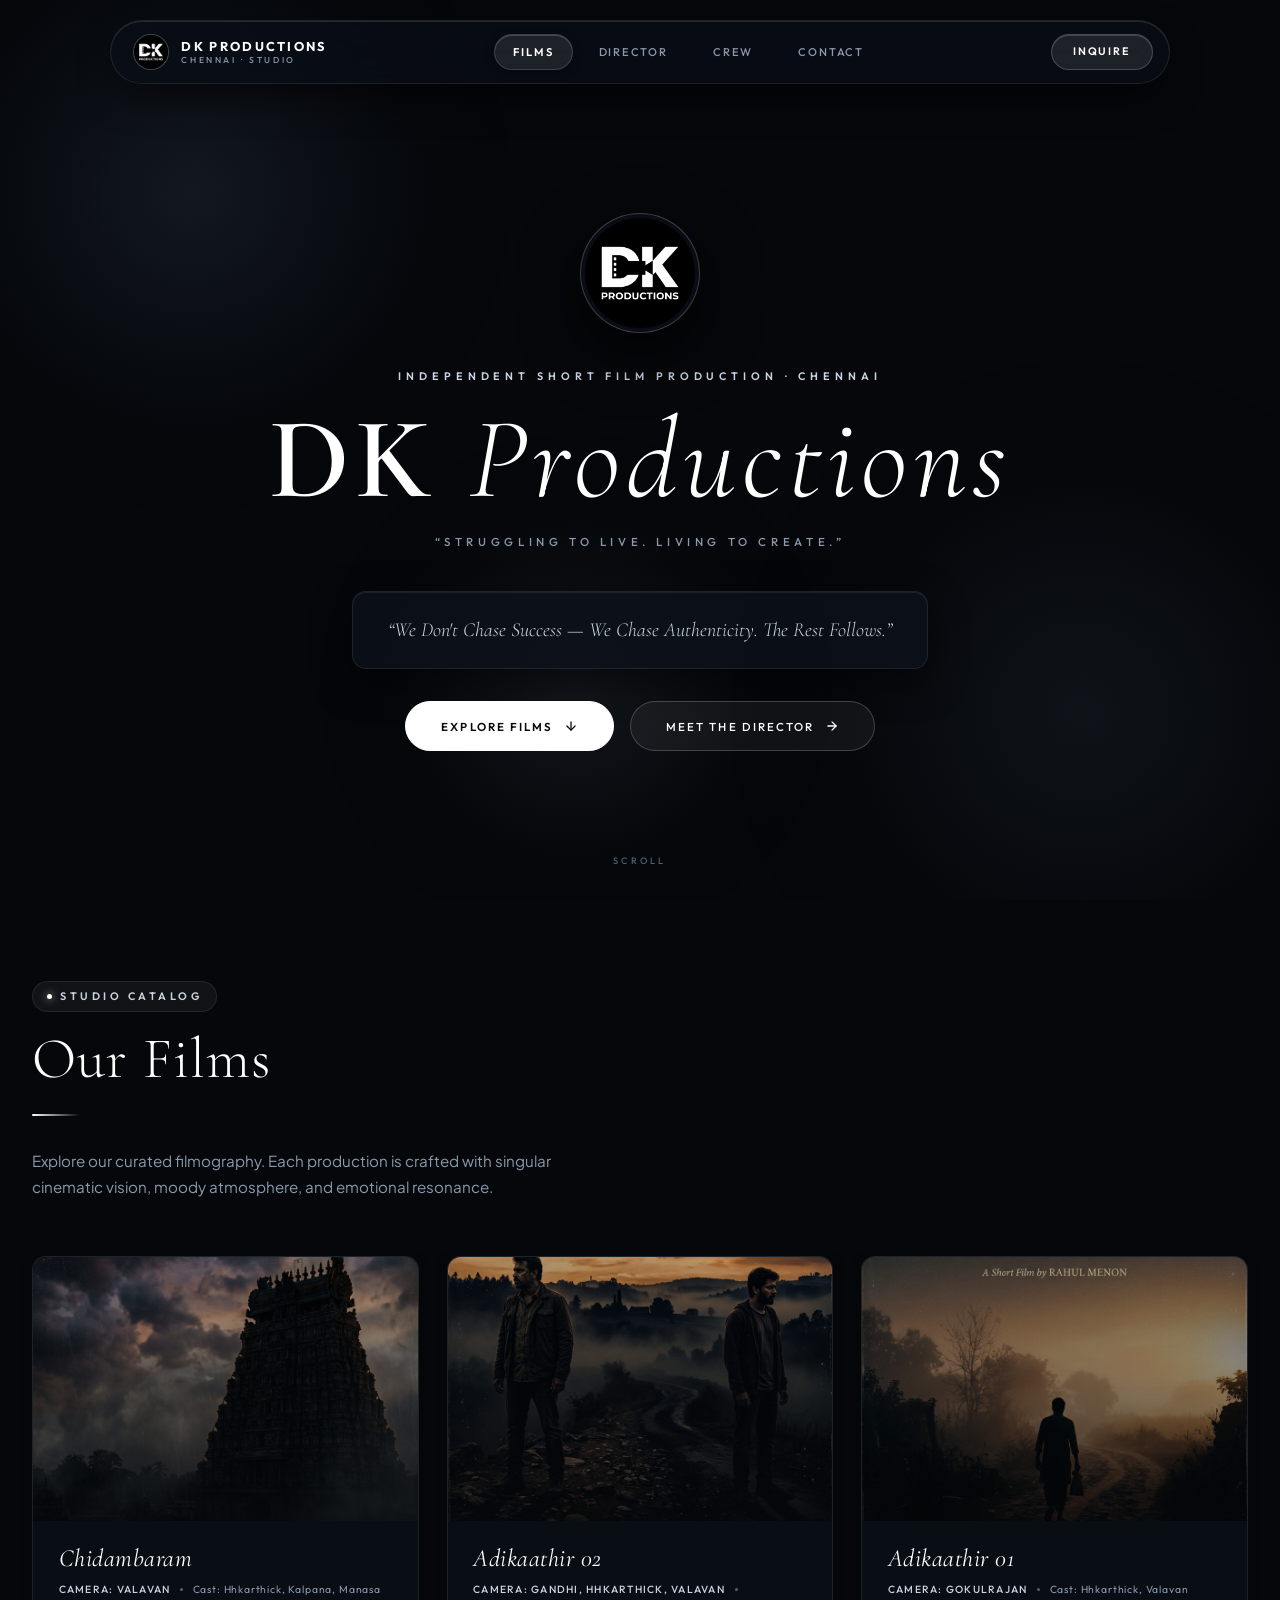
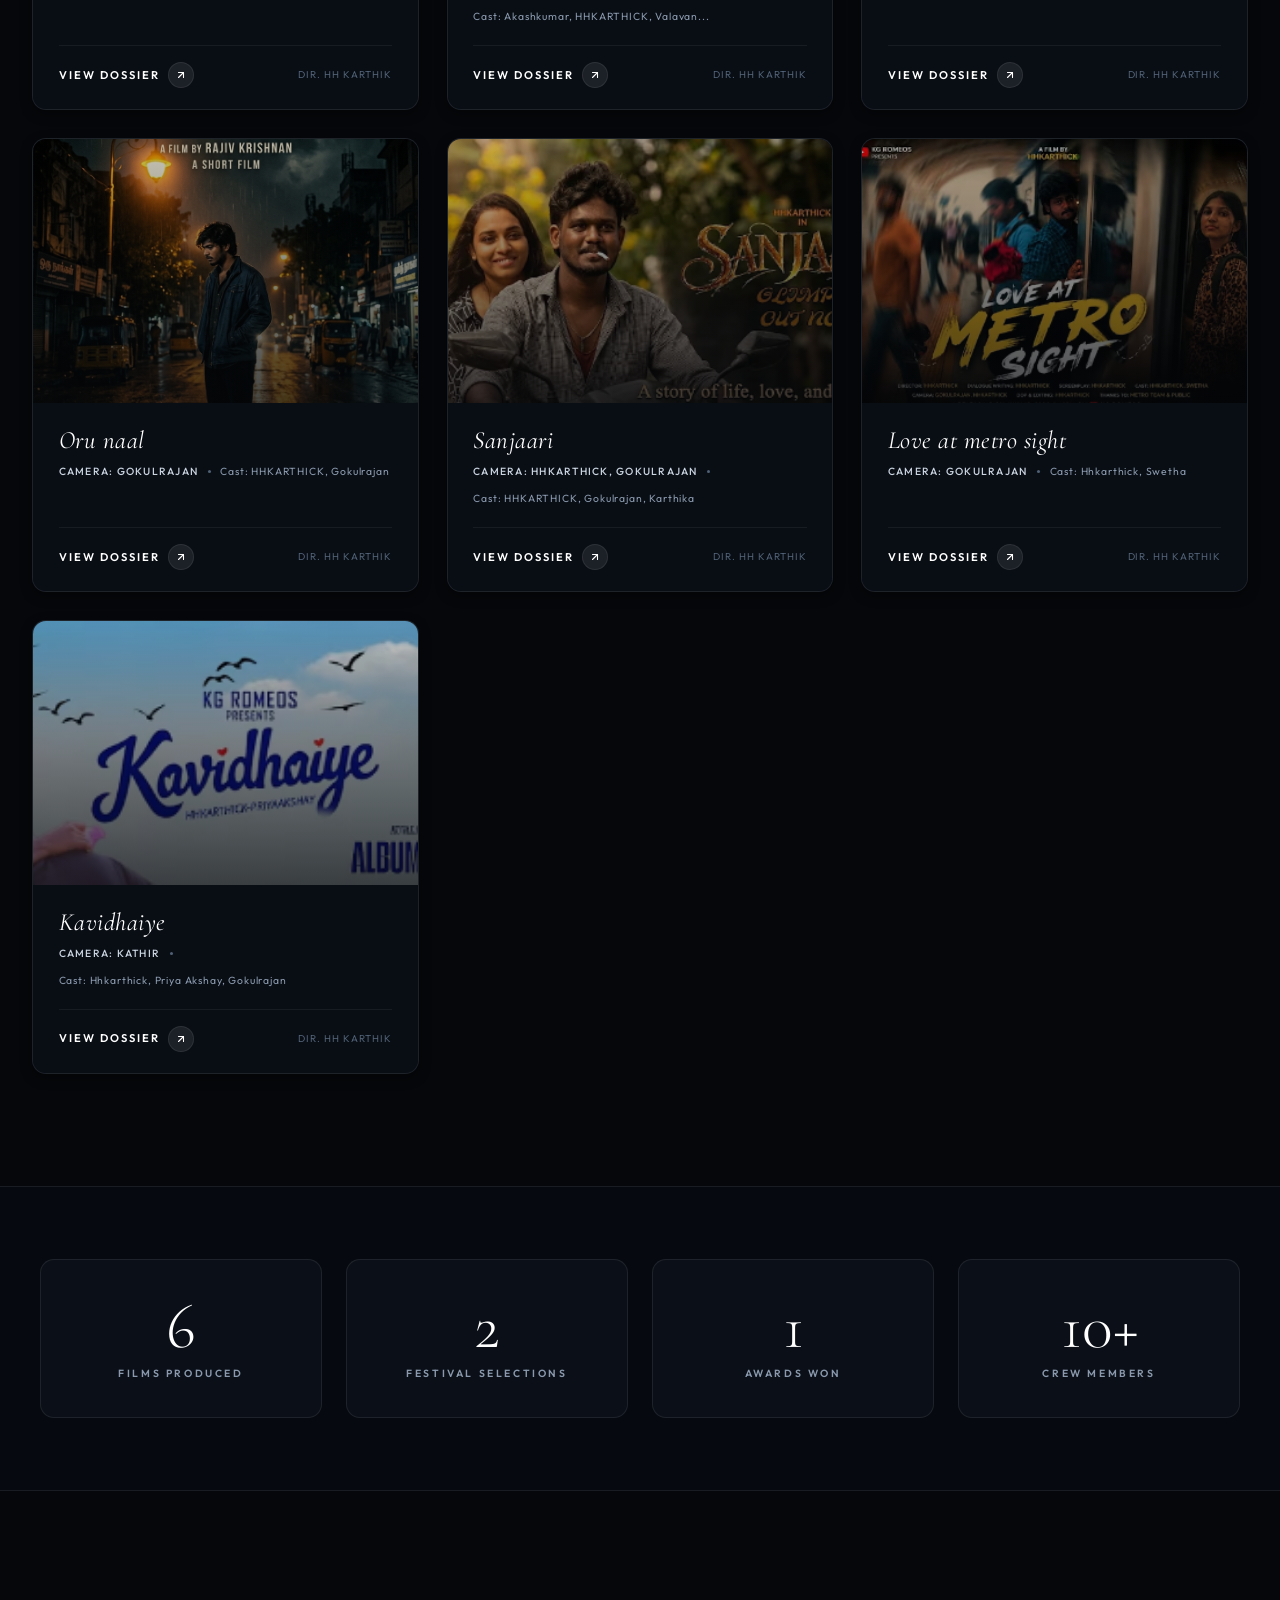
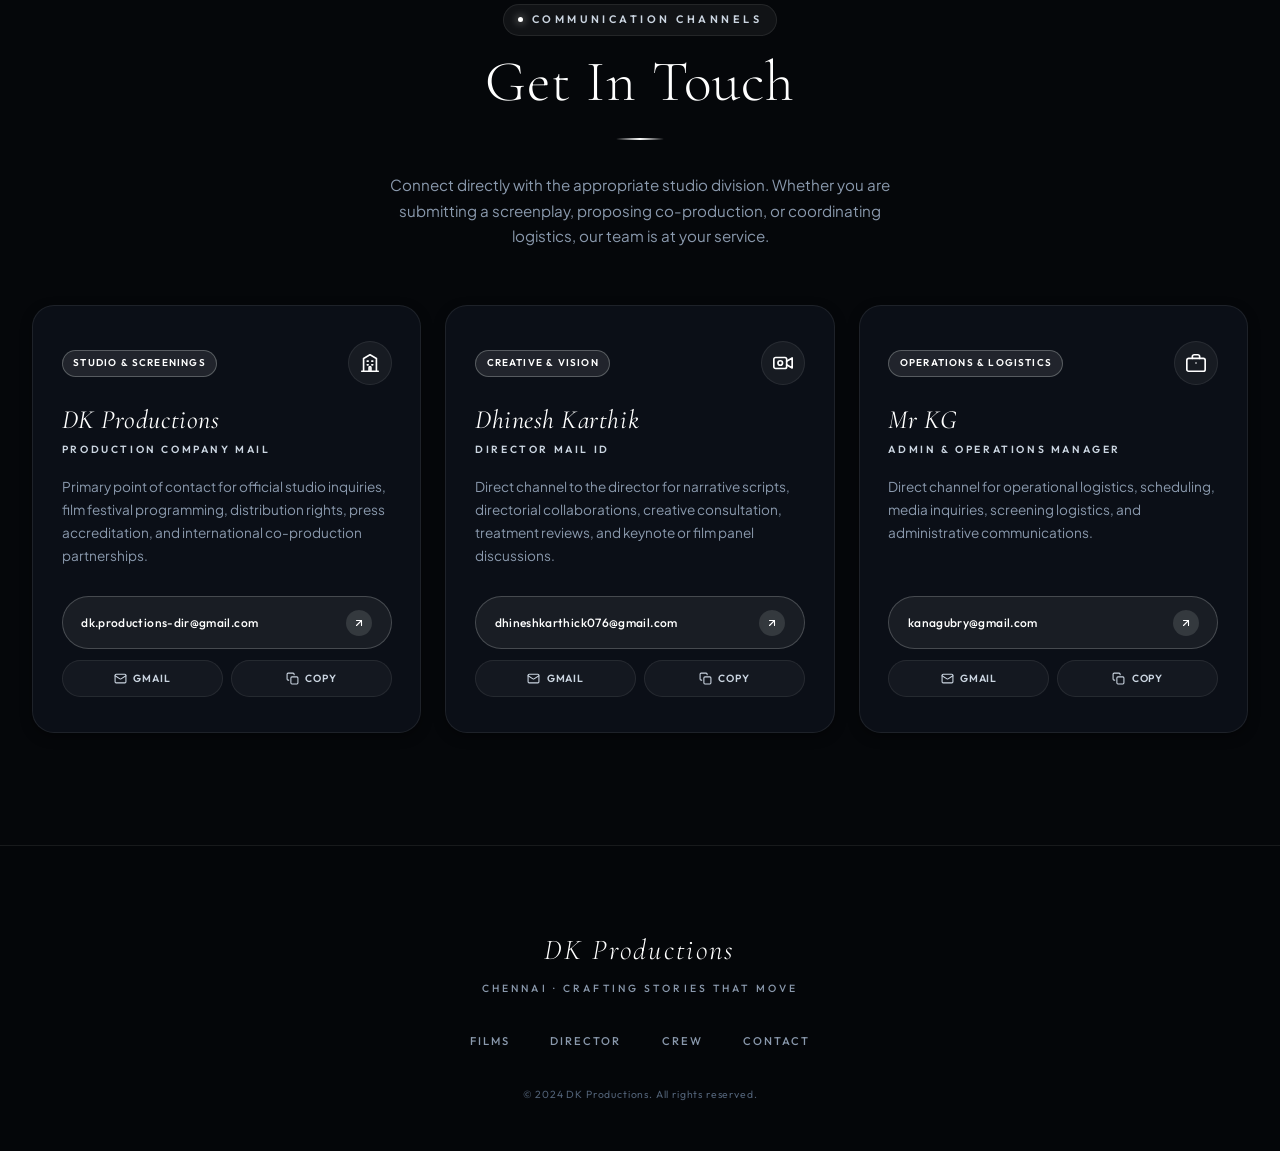
==== commit e42f3b05: "Update index.html" ====
--- a/index.html
+++ b/index.html
@@ -310,7 +310,7 @@
           <article class="film-card-minimal reveal reveal-delay-3" data-film="6" onclick="openFilmModal(6)">
             <div class="film-card-spotlight"></div>
             <div class="film-minimal-poster-wrap">
-              <img src="assets/images/kavidhaiye.png" alt="Kavidhaiye" class="film-minimal-poster" loading="lazy" />
+              <img src="assets/images/Kavidhaiye.png" alt="Kavidhaiye" class="film-minimal-poster" loading="lazy" />
             </div>
             <div class="film-minimal-body">
               <h3 class="film-minimal-title">Kavidhaiye</h3>
@@ -773,7 +773,7 @@
         editor: '',
         format: '',
         lang: '',
-        poster: 'assets/images/kavidhaiye.png',
+        poster: 'assets/images/Kavidhaiye.png',
         badge: '',
         logline: '',
         synopsis: ''
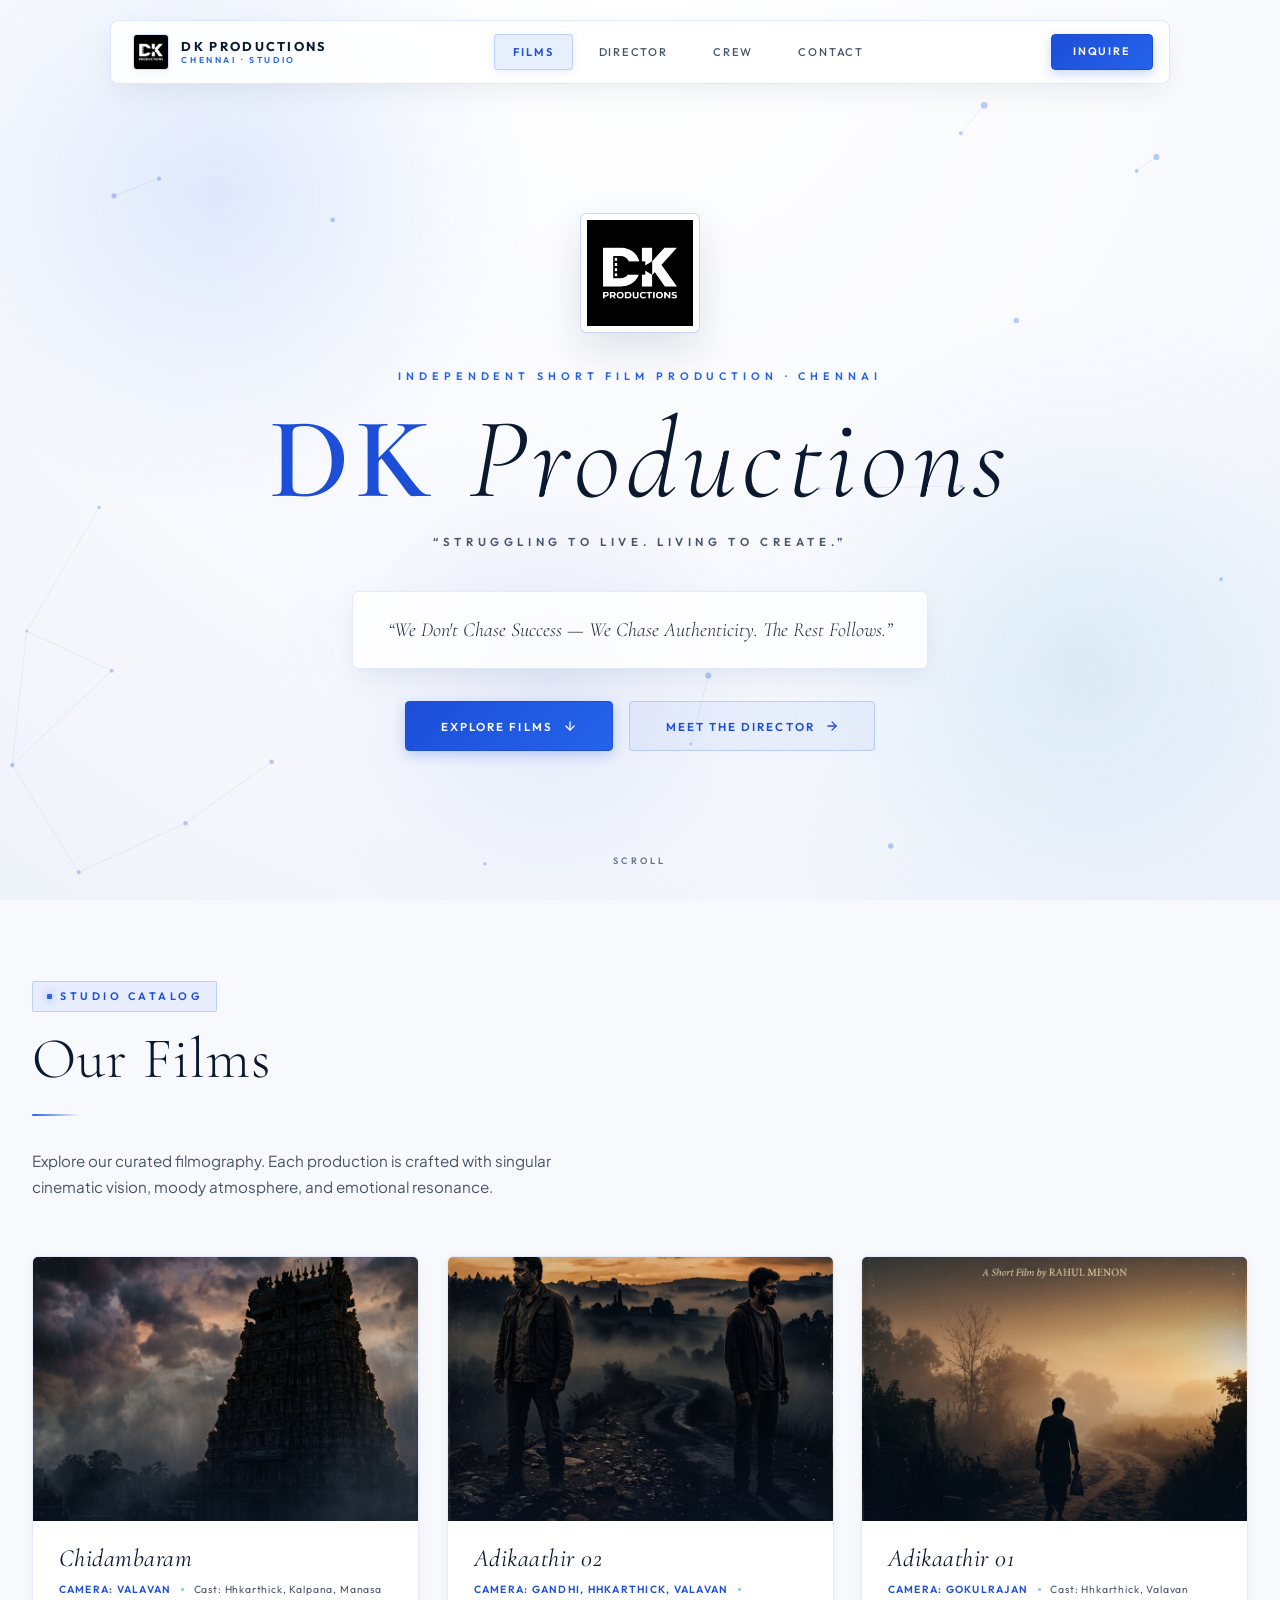
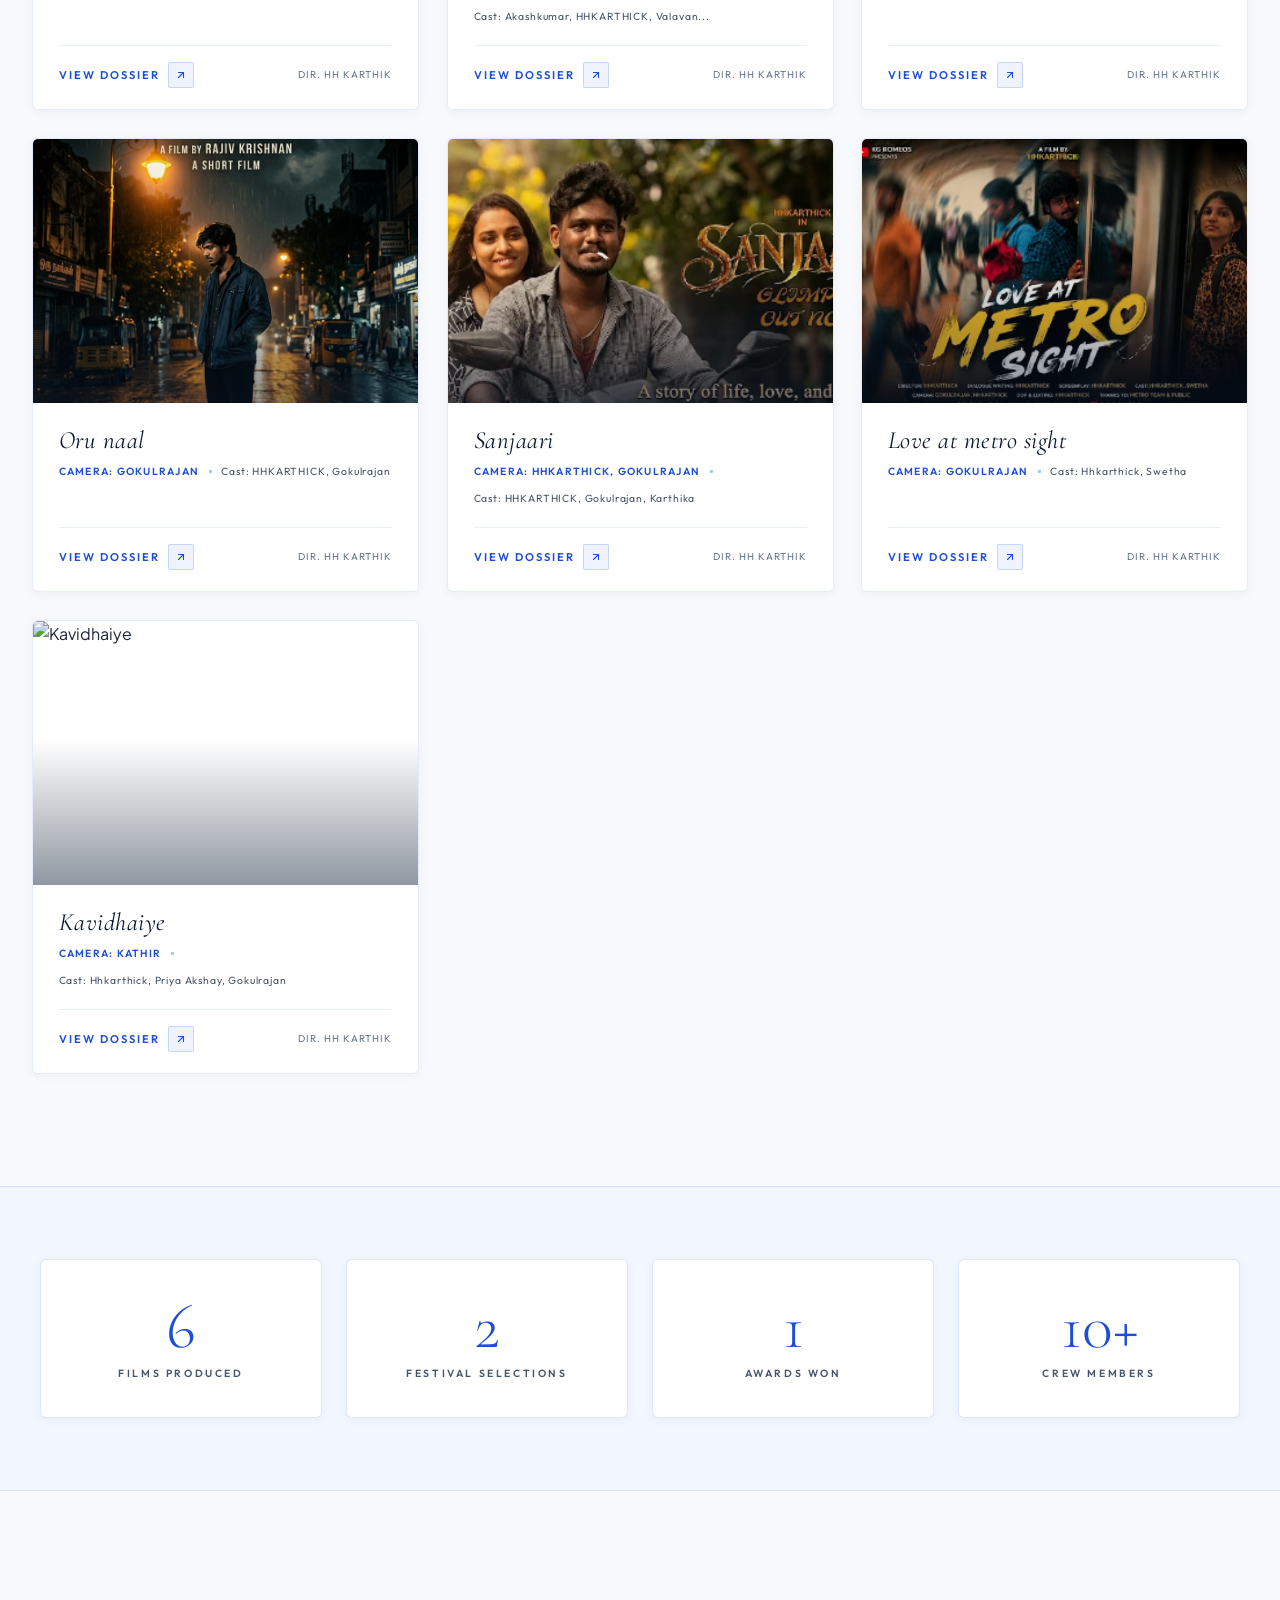
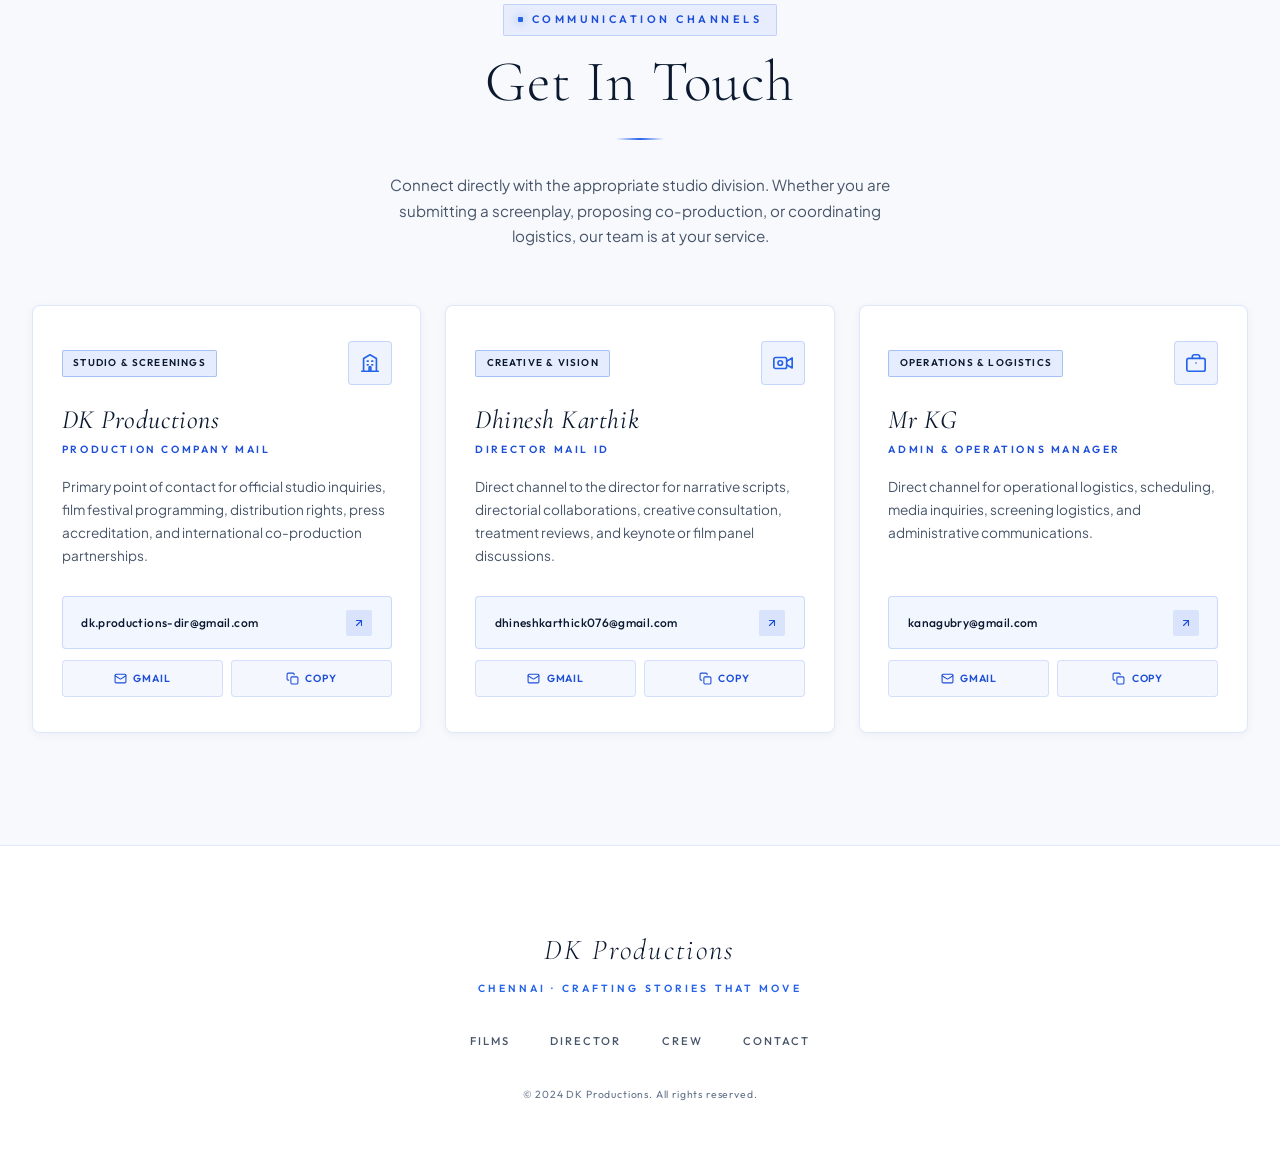
==== commit d2344dcb: "Add files via upload" ====
--- a/index.html
+++ b/index.html
@@ -160,7 +160,7 @@
           <article class="film-card-minimal reveal reveal-delay-1" data-film="0" onclick="openFilmModal(0)">
             <div class="film-card-spotlight"></div>
             <div class="film-minimal-poster-wrap">
-              <img src="assets/images/film_chidambaram.jpg" alt="Chidambaram" class="film-minimal-poster" loading="lazy" />
+              <img src="assets/images/film_chidambaram.jpg" alt="Chidambaram" class="film-minimal-poster" loading="lazy" decoding="async" />
             </div>
             <div class="film-minimal-body">
               <h3 class="film-minimal-title">Chidambaram</h3>
@@ -185,7 +185,7 @@
           <article class="film-card-minimal reveal reveal-delay-2" data-film="1" onclick="openFilmModal(1)">
             <div class="film-card-spotlight"></div>
             <div class="film-minimal-poster-wrap">
-              <img src="assets/images/film_adikaathir_02.jpg" alt="Adikaathir 02" class="film-minimal-poster" loading="lazy" />
+              <img src="assets/images/film_adikaathir_02.jpg" alt="Adikaathir 02" class="film-minimal-poster" loading="lazy" decoding="async" />
             </div>
             <div class="film-minimal-body">
               <h3 class="film-minimal-title">Adikaathir 02</h3>
@@ -210,7 +210,7 @@
           <article class="film-card-minimal reveal reveal-delay-3" data-film="2" onclick="openFilmModal(2)">
             <div class="film-card-spotlight"></div>
             <div class="film-minimal-poster-wrap">
-              <img src="assets/images/film_adikaathir_01.jpg" alt="Adikaathir 01" class="film-minimal-poster" loading="lazy" />
+              <img src="assets/images/film_adikaathir_01.jpg" alt="Adikaathir 01" class="film-minimal-poster" loading="lazy" decoding="async" />
             </div>
             <div class="film-minimal-body">
               <h3 class="film-minimal-title">Adikaathir 01</h3>
@@ -235,7 +235,7 @@
           <article class="film-card-minimal reveal reveal-delay-1" data-film="3" onclick="openFilmModal(3)">
             <div class="film-card-spotlight"></div>
             <div class="film-minimal-poster-wrap">
-              <img src="assets/images/film_orunaal.jpg" alt="Oru naal" class="film-minimal-poster" loading="lazy" />
+              <img src="assets/images/film_orunaal.jpg" alt="Oru naal" class="film-minimal-poster" loading="lazy" decoding="async" />
             </div>
             <div class="film-minimal-body">
               <h3 class="film-minimal-title">Oru naal</h3>
@@ -260,7 +260,7 @@
           <article class="film-card-minimal reveal reveal-delay-2" data-film="4" onclick="openFilmModal(4)">
             <div class="film-card-spotlight"></div>
             <div class="film-minimal-poster-wrap">
-              <img src="assets/images/film_sanjaari.png" alt="Sanjaari" class="film-minimal-poster" loading="lazy" />
+              <img src="assets/images/film_sanjaari.png" alt="Sanjaari" class="film-minimal-poster" loading="lazy" decoding="async" />
             </div>
             <div class="film-minimal-body">
               <h3 class="film-minimal-title">Sanjaari</h3>
@@ -285,7 +285,7 @@
           <article class="film-card-minimal reveal reveal-delay-3" data-film="5" onclick="openFilmModal(5)">
             <div class="film-card-spotlight"></div>
             <div class="film-minimal-poster-wrap">
-              <img src="assets/images/film_metro.png" alt="Love at metro sight" class="film-minimal-poster" loading="lazy" />
+              <img src="assets/images/film_metro.png" alt="Love at metro sight" class="film-minimal-poster" loading="lazy" decoding="async" />
             </div>
             <div class="film-minimal-body">
               <h3 class="film-minimal-title">Love at metro sight</h3>
@@ -310,7 +310,7 @@
           <article class="film-card-minimal reveal reveal-delay-3" data-film="6" onclick="openFilmModal(6)">
             <div class="film-card-spotlight"></div>
             <div class="film-minimal-poster-wrap">
-              <img src="assets/images/Kavidhaiye.png" alt="Kavidhaiye" class="film-minimal-poster" loading="lazy" />
+              <img src="assets/images/kavidhaiye.png" alt="Kavidhaiye" class="film-minimal-poster" loading="lazy" decoding="async" />
             </div>
             <div class="film-minimal-body">
               <h3 class="film-minimal-title">Kavidhaiye</h3>
@@ -773,7 +773,7 @@
         editor: '',
         format: '',
         lang: '',
-        poster: 'assets/images/Kavidhaiye.png',
+        poster: 'assets/images/kavidhaiye.png',
         badge: '',
         logline: '',
         synopsis: ''
--- a/styles.css
+++ b/styles.css
@@ -1,6 +1,7 @@
 /* ==========================================================================
-   DK PRODUCTIONS — HIGH-PERFORMANCE MNC GLASSMORPHYSIM & PRODUCTION UI SYSTEM
-   Theme: Deep Obsidian Noir · Hardware-Accelerated Glass · Monochromatic Platinum
+   DK PRODUCTIONS — HIGH-PERFORMANCE LIGHT GLASSMORPHYSIM & PRODUCTION UI SYSTEM
+   Theme: Ghost White Primary · Curated Shades of Blue Secondary · Architectural Glass
+   Edges: Refined Sleek Contours (Reduced Curvy Edges, Sharp Precision)
    Motion: Silky 60fps/120fps Dynamics · Zero Jitter / No Stutter
    Mobile: Peak Optimization · Safe Area Aware · Native-grade Sheet Modals
    ========================================================================== */
@@ -11,36 +12,52 @@
    1. DESIGN TOKENS & SYSTEM VARIABLES
    ========================================================================== */
 :root {
-  /* Obsidian Palette */
-  --bg-core:          #05070a;
-  --bg-deep:          #080b11;
-  --bg-surface:       #0d111a;
+  /* Ghost White Primary Palette */
+  --bg-core:          #f8f9fd; /* Ghost White Primary Base */
+  --bg-deep:          #eff3fa; /* Soft Depth Ghost Tint */
+  --bg-surface:       #ffffff; /* Crisp Architectural White Surface */
   
-  /* High-Performance Glass Tokens */
-  --glass-bg:         rgba(14, 18, 28, 0.85);
-  --glass-bg-hover:   rgba(22, 28, 42, 0.9);
-  --glass-card:       rgba(14, 18, 28, 0.78);
-  --glass-card-hover: rgba(22, 28, 42, 0.86);
-  --glass-border:     rgba(255, 255, 255, 0.08);
-  --glass-border-lit: rgba(255, 255, 255, 0.2);
-  --glass-specular:   linear-gradient(135deg, rgba(255, 255, 255, 0.14) 0%, rgba(255, 255, 255, 0.02) 40%, rgba(255, 255, 255, 0.06) 100%);
+  /* Curated Shades of Blue (Secondary Palette) */
+  --blue-950:         #061121; /* Deepest Midnight Obsidian Blue */
+  --blue-900:         #0a192f; /* Deep Sapphire Navy (Primary High-Contrast) */
+  --blue-850:         #0f223d; /* Rich Royal Navy */
+  --blue-800:         #132b4f; /* Medium-Dark Royal Navy */
+  --blue-700:         #1d4ed8; /* Cobalt Blue */
+  --blue-600:         #2563eb; /* Primary Vibrant Royal Blue */
+  --blue-500:         #3b82f6; /* Azure Sky Blue */
+  --blue-400:         #60a5fa; /* Light Cerulean */
+  --blue-300:         #93c5fd; /* Soft Cornflower */
+  --blue-200:         #bfdbfe; /* Subtle Blue Border */
+  --blue-100:         #dbeafe; /* Ice Blue */
+  --blue-50:          #eff6ff; /* Mist Blue Highlight */
+  --blue-glow:        rgba(37, 99, 235, 0.18);
   
-  /* Blurs (Optimized for 60fps scrolling) */
-  --blur-nav:         blur(20px) saturate(180%);
-  --blur-modal:       blur(24px) saturate(180%);
+  /* Light Glassmorphism Tokens */
+  --glass-bg:         rgba(255, 255, 255, 0.88);
+  --glass-bg-hover:   rgba(246, 250, 255, 0.95);
+  --glass-card:       rgba(255, 255, 255, 0.82);
+  --glass-card-hover: rgba(246, 250, 255, 0.96);
+  --glass-border:     rgba(37, 99, 235, 0.12);
+  --glass-border-lit: rgba(37, 99, 235, 0.3);
+  --glass-specular:   linear-gradient(135deg, rgba(255, 255, 255, 0.95) 0%, rgba(219, 234, 254, 0.45) 40%, rgba(255, 255, 255, 0.7) 100%);
   
-  /* Text & Accent Hierarchy */
-  --white:            #ffffff;
-  --platinum:         #e6ebf2;
-  --silver:           #cbd5e1;
-  --text-muted:       #8a99ad;
-  --text-subtle:      #506075;
-  --accent-glow:      rgba(255, 255, 255, 0.05);
-
-  /* Shadows */
-  --shadow-sm:        0 4px 12px rgba(0, 0, 0, 0.35);
-  --shadow-md:        0 12px 36px rgba(0, 0, 0, 0.5), inset 0 1px 1px rgba(255, 255, 255, 0.08);
-  --shadow-lg:        0 24px 60px rgba(0, 0, 0, 0.75), inset 0 1px 1px rgba(255, 255, 255, 0.12);
+  /* Ultra-Fast Blurs (Optimized for silky 120fps scrolling) */
+  --blur-nav:         blur(10px);
+  --blur-modal:       blur(14px);
+  --blur-card:        blur(8px);
+  
+  /* Text & Accent Hierarchy (Deep Navy/Slate for Ultra-Crisp Legibility) */
+  --white:            #0a192f; /* Re-mapped to Deep Navy for clean contrast */
+  --platinum:         #1e293b; /* Strong Slate-Navy Body Text */
+  --silver:           #1d4ed8; /* Vibrant Cobalt Blue Accent */
+  --text-muted:       #475569; /* Slate Steel Blue */
+  --text-subtle:      #64748b; /* Cool Blue-Grey */
+  --accent-glow:      rgba(37, 99, 235, 0.14);
+
+  /* Shadows (Tinged with Subtle Navy Blue) */
+  --shadow-sm:        0 2px 10px rgba(15, 34, 61, 0.05);
+  --shadow-md:        0 10px 30px -4px rgba(15, 34, 61, 0.08), 0 2px 6px -2px rgba(15, 34, 61, 0.04), inset 0 1px 0 rgba(255, 255, 255, 0.9);
+  --shadow-lg:        0 24px 50px -10px rgba(15, 34, 61, 0.12), 0 4px 12px -2px rgba(15, 34, 61, 0.05), inset 0 1px 0 rgba(255, 255, 255, 1);
 
   /* Typography */
   --font-cinema:      'Cormorant Garamond', Georgia, serif;
@@ -53,13 +70,13 @@
   --transition-fast:  0.2s ease;
   --transition-normal:0.35s var(--ease-spring);
 
-  /* Layout */
+  /* Layout & Refined Non-Curvy Radius System */
   --nav-height:       64px;
-  --radius-xs:        4px;
-  --radius-sm:        8px;
-  --radius-md:        14px;
-  --radius-lg:        22px;
-  --radius-pill:      9999px;
+  --radius-xs:        2px;
+  --radius-sm:        4px;
+  --radius-md:        6px;
+  --radius-lg:        8px;
+  --radius-pill:      5px; /* Reduced from 9999px bubble pill to sleek, modern chamfer */
 }
 
 /* ==========================================================================
@@ -75,7 +92,7 @@
 html {
   font-size: 16px;
   background-color: var(--bg-core);
-  color-scheme: dark;
+  color-scheme: light;
 }
 
 body {
@@ -90,7 +107,9 @@
   -moz-osx-font-smoothing: grayscale;
 }
 
-/* Hardware-Accelerated Ambient Light Nodes (No expensive live blur filters) */
+/* ==========================================================================
+   2B. LIVE ACTIVE & DYNAMICALLY CHANGING BACKGROUND
+   ========================================================================== */
 .ambient-scene {
   position: fixed;
   inset: 0;
@@ -99,49 +118,74 @@
   z-index: 0;
   transform: translateZ(0);
   contain: strict;
-}
-
+  background: radial-gradient(circle at 50% 0%, #ffffff 0%, var(--bg-core) 60%, var(--bg-deep) 100%);
+}
+
+/* Dynamic Interactive Generative Ambient Canvas */
+.ambient-canvas {
+  position: absolute;
+  inset: 0;
+  width: 100%;
+  height: 100%;
+  pointer-events: none;
+  z-index: 1;
+  opacity: 0.88;
+}
+
+/* Zero-Jank Hardware-Accelerated Ambient Light Nodes (No expensive live blur filters) */
 .ambient-orb {
   position: absolute;
   border-radius: 50%;
   pointer-events: none;
   transform: translate3d(0, 0, 0);
   will-change: transform;
-  animation: floatOrb 30s ease-in-out infinite alternate;
 }
 
 .orb-1 {
   width: 50vw;
   height: 50vw;
   top: -10vw;
-  left: -10vw;
-  background: radial-gradient(circle, rgba(120, 150, 190, 0.12) 0%, rgba(30, 45, 75, 0.04) 50%, transparent 75%);
+  left: -8vw;
+  background: radial-gradient(circle, rgba(37, 99, 235, 0.12) 0%, rgba(96, 165, 250, 0.05) 45%, transparent 70%);
+  animation: floatOrb1 28s ease-in-out infinite alternate;
 }
 
 .orb-2 {
   width: 55vw;
   height: 55vw;
-  top: 40vh;
+  top: 35vh;
   right: -12vw;
-  background: radial-gradient(circle, rgba(110, 125, 150, 0.1) 0%, rgba(20, 28, 45, 0.03) 50%, transparent 75%);
-  animation-duration: 35s;
+  background: radial-gradient(circle, rgba(2, 132, 199, 0.1) 0%, rgba(147, 197, 253, 0.04) 50%, transparent 75%);
+  animation: floatOrb2 34s ease-in-out infinite alternate;
   animation-delay: -10s;
 }
 
 .orb-3 {
-  width: 40vw;
-  height: 40vw;
-  bottom: -5vh;
-  left: 25vw;
-  background: radial-gradient(circle, rgba(180, 195, 220, 0.08) 0%, rgba(25, 35, 55, 0.02) 50%, transparent 75%);
-  animation-duration: 32s;
-  animation-delay: -18s;
-}
-
-@keyframes floatOrb {
+  width: 42vw;
+  height: 42vw;
+  bottom: -6vh;
+  left: 22vw;
+  background: radial-gradient(circle, rgba(29, 78, 216, 0.08) 0%, rgba(219, 234, 254, 0.04) 55%, transparent 80%);
+  animation: floatOrb3 30s ease-in-out infinite alternate;
+  animation-delay: -16s;
+}
+
+@keyframes floatOrb1 {
   0% { transform: translate3d(0, 0, 0); }
-  50% { transform: translate3d(3vw, 3vh, 0); }
+  50% { transform: translate3d(3vw, 4vh, 0); }
   100% { transform: translate3d(-2vw, 5vh, 0); }
+}
+
+@keyframes floatOrb2 {
+  0% { transform: translate3d(0, 0, 0); }
+  50% { transform: translate3d(-4vw, -3vh, 0); }
+  100% { transform: translate3d(2vw, 4vh, 0); }
+}
+
+@keyframes floatOrb3 {
+  0% { transform: translate3d(0, 0, 0); }
+  50% { transform: translate3d(3vw, -3vh, 0); }
+  100% { transform: translate3d(-3vw, -2vh, 0); }
 }
 
 .site-content {
@@ -169,7 +213,7 @@
   color: inherit;
 }
 
-/* Custom Scrollbar */
+/* Custom Refined Scrollbar */
 ::-webkit-scrollbar {
   width: 6px;
   height: 6px;
@@ -178,11 +222,11 @@
   background: var(--bg-core);
 }
 ::-webkit-scrollbar-thumb {
-  background: rgba(255, 255, 255, 0.15);
-  border-radius: var(--radius-pill);
+  background: rgba(37, 99, 235, 0.22);
+  border-radius: var(--radius-xs);
 }
 ::-webkit-scrollbar-thumb:hover {
-  background: rgba(255, 255, 255, 0.3);
+  background: rgba(37, 99, 235, 0.42);
 }
 
 /* ==========================================================================
@@ -210,37 +254,37 @@
   font-weight: 600;
   letter-spacing: 0.32em;
   text-transform: uppercase;
-  color: var(--silver);
+  color: var(--blue-700);
   margin-bottom: 0.85rem;
   padding: 0.35rem 0.85rem;
-  background: rgba(255, 255, 255, 0.05);
-  border: 1px solid var(--glass-border);
-  border-radius: var(--radius-pill);
+  background: rgba(37, 99, 235, 0.08);
+  border: 1px solid rgba(37, 99, 235, 0.2);
+  border-radius: var(--radius-xs);
 }
 
 .section-label::before {
   content: '';
   width: 5px;
   height: 5px;
-  border-radius: 50%;
-  background: var(--white);
-  box-shadow: 0 0 8px rgba(255, 255, 255, 0.8);
+  border-radius: 1px;
+  background: var(--blue-600);
+  box-shadow: 0 0 8px rgba(37, 99, 235, 0.6);
 }
 
 .white-line {
   width: 48px;
   height: 2px;
-  background: linear-gradient(90deg, var(--white), transparent);
+  background: linear-gradient(90deg, var(--blue-600), transparent);
   margin: 1.4rem 0 2rem;
-  border-radius: var(--radius-pill);
+  border-radius: var(--radius-xs);
 }
 .white-line.centered {
   margin-left: auto;
   margin-right: auto;
-  background: linear-gradient(90deg, transparent, var(--white), transparent);
-}
-
-/* MNC Studio Micro-Chips */
+  background: linear-gradient(90deg, transparent, var(--blue-600), transparent);
+}
+
+/* Refined Studio Micro-Chips (Reduced Curvy Edges) */
 .badge-chip {
   display: inline-flex;
   align-items: center;
@@ -251,19 +295,19 @@
   font-weight: 600;
   letter-spacing: 0.12em;
   text-transform: uppercase;
-  border-radius: var(--radius-pill);
-  background: rgba(255, 255, 255, 0.05);
-  border: 1px solid var(--glass-border);
-  color: var(--silver);
+  border-radius: var(--radius-xs);
+  background: rgba(37, 99, 235, 0.06);
+  border: 1px solid rgba(37, 99, 235, 0.18);
+  color: var(--blue-700);
 }
 .badge-chip.verified {
-  background: rgba(255, 255, 255, 0.09);
-  color: var(--white);
-  border-color: rgba(255, 255, 255, 0.25);
+  background: rgba(37, 99, 235, 0.12);
+  color: var(--blue-900);
+  border-color: rgba(37, 99, 235, 0.32);
 }
 
 /* ==========================================================================
-   4. OPTIMIZED FLOATING CAPSULE NAVBAR
+   4. SLEEK FLOATING NAVBAR (Reduced Curvature)
    ========================================================================== */
 .nav-wrapper {
   position: fixed;
@@ -286,19 +330,19 @@
   display: flex;
   align-items: center;
   justify-content: space-between;
-  border-radius: var(--radius-pill);
-  background: rgba(10, 14, 22, 0.75);
+  border-radius: var(--radius-lg);
+  background: rgba(255, 255, 255, 0.88);
   backdrop-filter: var(--blur-nav);
   -webkit-backdrop-filter: var(--blur-nav);
-  border: 1px solid rgba(255, 255, 255, 0.09);
-  box-shadow: 0 16px 40px -10px rgba(0, 0, 0, 0.75), inset 0 1px 0 rgba(255, 255, 255, 0.12);
+  border: 1px solid rgba(37, 99, 235, 0.15);
+  box-shadow: 0 10px 30px -5px rgba(15, 34, 61, 0.08), inset 0 1px 0 rgba(255, 255, 255, 0.9);
   transition: background var(--transition-fast), border-color var(--transition-fast), box-shadow var(--transition-fast);
 }
 
 .nav.scrolled {
-  background: rgba(7, 10, 16, 0.92);
-  border-color: rgba(255, 255, 255, 0.14);
-  box-shadow: 0 20px 50px rgba(0, 0, 0, 0.88), inset 0 1px 0 rgba(255, 255, 255, 0.16);
+  background: rgba(255, 255, 255, 0.98);
+  border-color: rgba(37, 99, 235, 0.24);
+  box-shadow: 0 14px 40px -5px rgba(15, 34, 61, 0.12), inset 0 1px 0 rgba(255, 255, 255, 1);
 }
 
 .nav-logo {
@@ -311,15 +355,16 @@
 .nav-logo-icon {
   width: 36px;
   height: 36px;
-  border-radius: 50%;
+  border-radius: var(--radius-sm);
   overflow: hidden;
-  background: rgba(255, 255, 255, 0.05);
-  border: 1px solid var(--glass-border-lit);
+  background: #ffffff;
+  border: 1px solid rgba(37, 99, 235, 0.2);
   display: flex;
   align-items: center;
   justify-content: center;
   transition: transform var(--transition-fast);
   flex-shrink: 0;
+  box-shadow: var(--shadow-sm);
 }
 .nav-logo:hover .nav-logo-icon {
   transform: scale(1.05);
@@ -336,19 +381,19 @@
   font-weight: 700;
   letter-spacing: 0.18em;
   text-transform: uppercase;
-  color: var(--white);
+  color: var(--blue-900);
   line-height: 1.15;
 }
 .nav-logo-text span {
   display: block;
   font-size: 0.54rem;
-  font-weight: 500;
+  font-weight: 600;
   letter-spacing: 0.3em;
-  color: var(--text-muted);
+  color: var(--blue-600);
   margin-top: 1px;
 }
 
-/* Seamless Nav Links - completely removes default list markers and nested box clunkiness */
+/* Seamless Nav Links */
 .nav-links {
   list-style: none !important;
   margin: 0 !important;
@@ -380,23 +425,23 @@
   text-transform: uppercase;
   color: var(--text-muted);
   padding: 0.48rem 1.15rem;
-  border-radius: var(--radius-pill);
+  border-radius: var(--radius-sm);
   transition: color 0.2s ease, background 0.2s ease, border-color 0.2s ease, box-shadow 0.2s ease;
   text-decoration: none;
   border: 1px solid transparent;
 }
 
 .nav-links a:hover {
-  color: var(--white);
-  background: rgba(255, 255, 255, 0.05);
+  color: var(--blue-600);
+  background: rgba(37, 99, 235, 0.06);
 }
 
 .nav-links a.active {
-  color: var(--white);
-  font-weight: 600;
-  background: rgba(255, 255, 255, 0.09);
-  border-color: rgba(255, 255, 255, 0.14);
-  box-shadow: 0 2px 10px rgba(0, 0, 0, 0.35), inset 0 1px 0 rgba(255, 255, 255, 0.18);
+  color: var(--blue-700);
+  font-weight: 600;
+  background: rgba(37, 99, 235, 0.1);
+  border-color: rgba(37, 99, 235, 0.22);
+  box-shadow: 0 2px 8px rgba(37, 99, 235, 0.1);
 }
 
 .nav-cta-btn {
@@ -410,19 +455,19 @@
   letter-spacing: 0.16em;
   text-transform: uppercase;
   padding: 0.52rem 1.35rem;
-  border-radius: var(--radius-pill);
-  background: rgba(255, 255, 255, 0.09);
-  color: var(--white);
-  border: 1px solid rgba(255, 255, 255, 0.18);
-  box-shadow: inset 0 1px 0 rgba(255, 255, 255, 0.16);
+  border-radius: var(--radius-sm);
+  background: linear-gradient(135deg, var(--blue-700) 0%, var(--blue-600) 100%);
+  color: #ffffff;
+  border: 1px solid var(--blue-700);
+  box-shadow: 0 4px 12px rgba(37, 99, 235, 0.25);
   transition: all var(--transition-fast);
   text-decoration: none;
 }
 .nav-cta-btn:hover {
-  background: var(--white);
-  color: var(--bg-core);
-  border-color: var(--white);
-  box-shadow: 0 0 22px rgba(255, 255, 255, 0.35);
+  background: linear-gradient(135deg, var(--blue-850) 0%, var(--blue-700) 100%);
+  color: #ffffff;
+  border-color: var(--blue-850);
+  box-shadow: 0 6px 18px rgba(37, 99, 235, 0.35);
   transform: translateY(-1px);
 }
 
@@ -430,9 +475,9 @@
   display: none;
   width: 44px;
   height: 44px;
-  border-radius: 50%;
-  background: rgba(255, 255, 255, 0.06);
-  border: 1px solid var(--glass-border);
+  border-radius: var(--radius-sm);
+  background: rgba(37, 99, 235, 0.06);
+  border: 1px solid rgba(37, 99, 235, 0.18);
   flex-direction: column;
   align-items: center;
   justify-content: center;
@@ -446,16 +491,16 @@
   display: block;
   width: 20px;
   height: 2px;
-  border-radius: 2px;
-  background: var(--white);
-}
-
-/* Mobile Glass Drawer Overlay (Strict Visibility Controls so it NEVER blocks clicks) */
+  border-radius: 1px;
+  background: var(--blue-900);
+}
+
+/* Mobile Frosted Light Drawer */
 .nav-mobile-menu {
   position: fixed;
   inset: 0;
   z-index: 1100;
-  background: rgba(5, 7, 12, 0.95);
+  background: rgba(248, 249, 253, 0.98);
   backdrop-filter: var(--blur-modal);
   -webkit-backdrop-filter: var(--blur-modal);
   display: none;
@@ -488,13 +533,13 @@
 .mobile-close {
   width: 44px;
   height: 44px;
-  border-radius: 50%;
-  background: rgba(255, 255, 255, 0.08);
+  border-radius: var(--radius-sm);
+  background: rgba(37, 99, 235, 0.08);
   border: 1px solid var(--glass-border);
   display: flex;
   align-items: center;
   justify-content: center;
-  color: var(--white);
+  color: var(--blue-900);
   transition: var(--transition-fast);
 }
 .mobile-close:active {
@@ -516,11 +561,11 @@
   font-size: 2.1rem;
   font-weight: 400;
   font-style: italic;
-  color: var(--white);
+  color: var(--blue-900);
   padding: 0.85rem 1.25rem;
   border-radius: var(--radius-md);
-  background: rgba(255, 255, 255, 0.02);
-  border: 1px solid transparent;
+  background: rgba(255, 255, 255, 0.6);
+  border: 1px solid rgba(37, 99, 235, 0.1);
   transition: all var(--transition-fast);
 }
 .mobile-menu-link span.num {
@@ -528,13 +573,13 @@
   font-size: 0.75rem;
   font-style: normal;
   letter-spacing: 0.2em;
-  color: var(--text-subtle);
+  color: var(--blue-600);
 }
 .mobile-menu-link:active,
 .mobile-menu-link.active {
-  background: rgba(255, 255, 255, 0.08);
+  background: rgba(37, 99, 235, 0.1);
   border-color: var(--glass-border-lit);
-  color: var(--white);
+  color: var(--blue-700);
 }
 
 .mobile-menu-footer {
@@ -583,11 +628,11 @@
   width: 120px;
   height: 120px;
   object-fit: cover;
-  border-radius: 50%;
-  background: rgba(10, 14, 22, 0.9);
-  padding: 4px;
-  border: 1px solid var(--glass-border-lit);
-  box-shadow: 0 20px 60px rgba(0, 0, 0, 0.8);
+  border-radius: var(--radius-md);
+  background: #ffffff;
+  padding: 6px;
+  border: 1px solid rgba(37, 99, 235, 0.25);
+  box-shadow: 0 16px 40px rgba(15, 34, 61, 0.12);
 }
 
 .hero-eyebrow {
@@ -596,7 +641,7 @@
   font-weight: 600;
   letter-spacing: 0.45em;
   text-transform: uppercase;
-  color: var(--silver);
+  color: var(--blue-600);
   margin-bottom: 1.2rem;
 }
 
@@ -605,7 +650,7 @@
   font-size: clamp(3.5rem, 9vw, 8rem);
   font-weight: 300;
   letter-spacing: 0.05em;
-  color: var(--white);
+  color: var(--blue-900);
   line-height: 0.96;
   font-style: italic;
   margin-bottom: 1rem;
@@ -613,13 +658,13 @@
 .hero-title .dk {
   font-weight: 600;
   font-style: normal;
-  color: var(--white);
+  color: var(--blue-700);
 }
 
 .hero-subtitle {
   font-family: var(--font-ui);
   font-size: 0.72rem;
-  font-weight: 500;
+  font-weight: 600;
   letter-spacing: 0.4em;
   color: var(--text-muted);
   text-transform: uppercase;
@@ -640,7 +685,7 @@
   font-size: 1.25rem;
   font-style: italic;
   font-weight: 300;
-  color: var(--silver);
+  color: var(--platinum);
   line-height: 1.6;
 }
 
@@ -665,7 +710,7 @@
 .hero-scroll-indicator span {
   font-family: var(--font-ui);
   font-size: 0.58rem;
-  font-weight: 500;
+  font-weight: 600;
   letter-spacing: 0.35em;
   text-transform: uppercase;
   color: var(--text-subtle);
@@ -673,17 +718,18 @@
 .scroll-pill {
   width: 22px;
   height: 36px;
-  border-radius: var(--radius-pill);
-  border: 1px solid var(--glass-border-lit);
+  border-radius: var(--radius-xs);
+  border: 1px solid rgba(37, 99, 235, 0.3);
   display: flex;
   justify-content: center;
   padding-top: 6px;
+  background: rgba(255, 255, 255, 0.6);
 }
 .scroll-dot {
   width: 4px;
   height: 8px;
-  border-radius: 2px;
-  background: var(--white);
+  border-radius: 1px;
+  background: var(--blue-600);
   animation: scrollWheel 2.2s cubic-bezier(0.65, 0, 0.35, 1) infinite;
 }
 @keyframes scrollWheel {
@@ -721,7 +767,7 @@
 }
 
 /* ==========================================================================
-   7. MINIMAL FILM CARDS (Silky 60fps Rendering)
+   7. MINIMAL FILM CARDS (Silky 60fps Light Glass)
    ========================================================================== */
 .films-section {
   padding: 5rem 0 7rem;
@@ -750,12 +796,14 @@
   display: flex;
   flex-direction: column;
   box-shadow: var(--shadow-sm);
+  content-visibility: auto;
+  contain-intrinsic-size: 340px;
 }
 
 .film-card-minimal:hover {
   transform: translateY(-6px);
-  border-color: var(--glass-border-lit);
-  box-shadow: 0 20px 45px rgba(0, 0, 0, 0.65);
+  border-color: rgba(37, 99, 235, 0.38);
+  box-shadow: 0 20px 45px rgba(15, 34, 61, 0.12), 0 0 0 1px rgba(37, 99, 235, 0.1);
 }
 
 .film-card-minimal:active {
@@ -774,18 +822,18 @@
   height: 100%;
   object-fit: cover;
   transition: transform 0.6s var(--ease-spring);
-  filter: brightness(0.88);
+  filter: brightness(0.96);
 }
 .film-card-minimal:hover .film-minimal-poster {
   transform: scale(1.04);
-  filter: brightness(0.98);
+  filter: brightness(1);
 }
 
 .film-minimal-poster-wrap::after {
   content: '';
   position: absolute;
   inset: 0;
-  background: linear-gradient(180deg, rgba(5, 7, 10, 0.1) 0%, rgba(5, 7, 10, 0.7) 100%);
+  background: linear-gradient(180deg, rgba(10, 25, 47, 0.0) 45%, rgba(10, 25, 47, 0.45) 100%);
   pointer-events: none;
 }
 
@@ -808,14 +856,14 @@
   display: flex;
   flex-direction: column;
   flex-grow: 1;
-  background: rgba(10, 14, 22, 0.65);
+  background: rgba(255, 255, 255, 0.96);
 }
 
 .film-minimal-title {
   font-family: var(--font-cinema);
   font-size: 1.55rem;
   font-weight: 400;
-  color: var(--white);
+  color: var(--blue-900);
   line-height: 1.15;
   margin-bottom: 0.55rem;
   font-style: italic;
@@ -832,17 +880,17 @@
 .film-minimal-genre {
   font-family: var(--font-ui);
   font-size: 0.65rem;
-  font-weight: 500;
+  font-weight: 600;
   letter-spacing: 0.12em;
   text-transform: uppercase;
-  color: var(--silver);
+  color: var(--blue-700);
 }
 
 .film-minimal-dot {
   width: 3px;
   height: 3px;
-  border-radius: 50%;
-  background: var(--text-subtle);
+  border-radius: 1px;
+  background: var(--blue-300);
 }
 
 .film-minimal-runtime {
@@ -855,7 +903,7 @@
 .film-minimal-footer {
   margin-top: auto;
   padding-top: 1rem;
-  border-top: 1px solid rgba(255, 255, 255, 0.06);
+  border-top: 1px solid rgba(37, 99, 235, 0.1);
   display: flex;
   align-items: center;
   justify-content: space-between;
@@ -867,7 +915,7 @@
   font-weight: 600;
   letter-spacing: 0.18em;
   text-transform: uppercase;
-  color: var(--white);
+  color: var(--blue-700);
   display: inline-flex;
   align-items: center;
   gap: 0.5rem;
@@ -876,27 +924,29 @@
 .film-action-arrow {
   width: 26px;
   height: 26px;
-  border-radius: 50%;
-  background: rgba(255, 255, 255, 0.08);
-  border: 1px solid var(--glass-border);
-  display: flex;
-  align-items: center;
-  justify-content: center;
+  border-radius: var(--radius-xs);
+  background: rgba(37, 99, 235, 0.08);
+  border: 1px solid rgba(37, 99, 235, 0.2);
+  display: flex;
+  align-items: center;
+  justify-content: center;
+  color: var(--blue-700);
   transition: all var(--transition-fast);
 }
 .film-card-minimal:hover .film-action-arrow {
-  background: var(--white);
-  color: var(--bg-core);
+  background: var(--blue-600);
+  color: #ffffff;
+  border-color: var(--blue-600);
 }
 
 /* ==========================================================================
-   8. FULL DETAIL FILM DOSSIER MODAL
+   8. FULL DETAIL FILM DOSSIER MODAL (Light Architectural Surface)
    ========================================================================== */
 .film-modal-overlay {
   position: fixed;
   inset: 0;
   z-index: 2000;
-  background: rgba(3, 5, 8, 0.92);
+  background: rgba(10, 25, 47, 0.5);
   backdrop-filter: var(--blur-modal);
   -webkit-backdrop-filter: var(--blur-modal);
   display: flex;
@@ -916,10 +966,10 @@
 }
 
 .film-modal-dossier {
-  background: rgba(14, 18, 28, 0.96);
-  border: 1px solid var(--glass-border-lit);
+  background: #ffffff;
+  border: 1px solid rgba(37, 99, 235, 0.25);
   border-radius: var(--radius-lg);
-  box-shadow: 0 30px 80px rgba(0, 0, 0, 0.9);
+  box-shadow: 0 30px 80px rgba(10, 25, 47, 0.22);
   width: 100%;
   max-width: 960px;
   max-height: 90vh;
@@ -937,7 +987,7 @@
 
 .modal-visual-col {
   position: relative;
-  background: var(--bg-surface);
+  background: var(--bg-deep);
   display: flex;
   flex-direction: column;
 }
@@ -953,13 +1003,13 @@
   width: 100%;
   height: 100%;
   object-fit: cover;
-  filter: brightness(0.9);
+  filter: brightness(0.95);
 }
 
 .modal-visual-gradient {
   position: absolute;
   inset: 0;
-  background: linear-gradient(180deg, rgba(12, 16, 25, 0.1) 0%, rgba(12, 16, 25, 0.85) 100%);
+  background: linear-gradient(180deg, rgba(10, 25, 47, 0.05) 0%, rgba(10, 25, 47, 0.75) 100%);
 }
 
 .modal-visual-badges {
@@ -985,19 +1035,20 @@
   right: 1.4rem;
   width: 42px;
   height: 42px;
-  border-radius: 50%;
-  background: rgba(255, 255, 255, 0.08);
-  border: 1px solid var(--glass-border);
-  display: flex;
-  align-items: center;
-  justify-content: center;
-  color: var(--white);
+  border-radius: var(--radius-sm);
+  background: rgba(37, 99, 235, 0.08);
+  border: 1px solid rgba(37, 99, 235, 0.2);
+  display: flex;
+  align-items: center;
+  justify-content: center;
+  color: var(--blue-900);
   transition: all var(--transition-fast);
   z-index: 10;
 }
 .modal-close-trigger:hover {
-  background: var(--white);
-  color: var(--bg-core);
+  background: var(--blue-600);
+  color: #ffffff;
+  border-color: var(--blue-600);
 }
 .modal-close-trigger:active {
   transform: scale(0.92);
@@ -1014,7 +1065,7 @@
   font-family: var(--font-cinema);
   font-size: clamp(2.2rem, 4vw, 3.2rem);
   font-weight: 300;
-  color: var(--white);
+  color: var(--blue-900);
   font-style: italic;
   line-height: 1.05;
 }
@@ -1023,18 +1074,18 @@
   font-family: var(--font-cinema);
   font-size: 1.15rem;
   font-style: italic;
-  color: var(--silver);
+  color: var(--platinum);
   line-height: 1.6;
   padding-left: 1.25rem;
-  border-left: 2px solid var(--glass-border-lit);
+  border-left: 3px solid var(--blue-600);
 }
 
 .modal-specs-grid {
   display: grid;
   grid-template-columns: repeat(2, 1fr);
   gap: 1rem;
-  background: rgba(255, 255, 255, 0.03);
-  border: 1px solid var(--glass-border);
+  background: rgba(240, 246, 255, 0.75);
+  border: 1px solid rgba(37, 99, 235, 0.16);
   padding: 1.25rem;
   border-radius: var(--radius-md);
 }
@@ -1050,13 +1101,13 @@
   font-weight: 600;
   letter-spacing: 0.2em;
   text-transform: uppercase;
-  color: var(--text-subtle);
+  color: var(--blue-600);
 }
 .spec-val {
   font-family: var(--font-body);
   font-size: 0.85rem;
   font-weight: 500;
-  color: var(--white);
+  color: var(--blue-900);
 }
 
 .modal-synopsis-block {
@@ -1070,7 +1121,7 @@
   font-weight: 600;
   letter-spacing: 0.25em;
   text-transform: uppercase;
-  color: var(--silver);
+  color: var(--blue-700);
 }
 .synopsis-text {
   font-size: 0.92rem;
@@ -1091,9 +1142,9 @@
 .stats-band {
   padding: 4.5rem 2rem;
   position: relative;
-  background: rgba(8, 11, 18, 0.9);
-  border-top: 1px solid var(--glass-border);
-  border-bottom: 1px solid var(--glass-border);
+  background: rgba(240, 246, 255, 0.75);
+  border-top: 1px solid rgba(37, 99, 235, 0.14);
+  border-bottom: 1px solid rgba(37, 99, 235, 0.14);
 }
 
 .stats-inner {
@@ -1105,23 +1156,25 @@
 }
 
 .stat-card-glass {
-  background: var(--glass-card);
-  border: 1px solid var(--glass-border);
+  background: #ffffff;
+  border: 1px solid rgba(37, 99, 235, 0.15);
   border-radius: var(--radius-md);
   padding: 2.2rem 1.5rem;
   text-align: center;
-  transition: transform var(--transition-fast), border-color var(--transition-fast);
+  transition: transform var(--transition-fast), border-color var(--transition-fast), box-shadow var(--transition-fast);
+  box-shadow: var(--shadow-sm);
 }
 .stat-card-glass:hover {
-  border-color: var(--glass-border-lit);
+  border-color: rgba(37, 99, 235, 0.35);
   transform: translateY(-4px);
+  box-shadow: var(--shadow-md);
 }
 
 .stat-num {
   font-family: var(--font-cinema);
   font-size: clamp(3rem, 5vw, 4.5rem);
   font-weight: 300;
-  color: var(--white);
+  color: var(--blue-700);
   line-height: 1;
   margin-bottom: 0.4rem;
 }
@@ -1158,7 +1211,7 @@
   height: 100%;
   object-fit: cover;
   object-position: center top;
-  filter: brightness(0.85);
+  filter: brightness(0.95);
 }
 .director-visual-pane::after {
   content: '';
@@ -1190,7 +1243,7 @@
   font-size: clamp(3rem, 6vw, 5.5rem);
   font-weight: 300;
   font-style: italic;
-  color: var(--white);
+  color: var(--blue-900);
   line-height: 1;
   margin-bottom: 0.5rem;
 }
@@ -1201,7 +1254,7 @@
   font-weight: 600;
   letter-spacing: 0.35em;
   text-transform: uppercase;
-  color: var(--silver);
+  color: var(--blue-700);
   margin-bottom: 2rem;
 }
 
@@ -1217,8 +1270,8 @@
   grid-template-columns: repeat(4, 1fr);
   gap: 0.75rem;
   padding: 1.5rem 0;
-  border-top: 1px solid var(--glass-border);
-  border-bottom: 1px solid var(--glass-border);
+  border-top: 1px solid rgba(37, 99, 235, 0.14);
+  border-bottom: 1px solid rgba(37, 99, 235, 0.14);
   margin-bottom: 2.5rem;
 }
 
@@ -1229,7 +1282,7 @@
   font-family: var(--font-cinema);
   font-size: 2.4rem;
   font-weight: 300;
-  color: var(--white);
+  color: var(--blue-700);
   line-height: 1;
 }
 .director-stat-lbl {
@@ -1249,27 +1302,29 @@
   scrollbar-width: thin;
 }
 .filmstrip::-webkit-scrollbar { height: 4px; }
-.filmstrip::-webkit-scrollbar-thumb { background: rgba(255, 255, 255, 0.2); border-radius: var(--radius-pill); }
+.filmstrip::-webkit-scrollbar-thumb { background: rgba(37, 99, 235, 0.25); border-radius: var(--radius-xs); }
 
 .filmstrip-card {
   flex-shrink: 0;
   width: 220px;
-  background: var(--glass-card);
-  border: 1px solid var(--glass-border);
+  background: #ffffff;
+  border: 1px solid rgba(37, 99, 235, 0.15);
   border-radius: var(--radius-md);
   overflow: hidden;
-  transition: transform var(--transition-fast);
+  transition: transform var(--transition-fast), border-color var(--transition-fast), box-shadow var(--transition-fast);
   cursor: pointer;
+  box-shadow: var(--shadow-sm);
 }
 .filmstrip-card:hover {
   transform: translateY(-6px);
-  border-color: var(--glass-border-lit);
+  border-color: rgba(37, 99, 235, 0.35);
+  box-shadow: var(--shadow-md);
 }
 .filmstrip-thumb {
   width: 100%;
   aspect-ratio: 16/10;
   object-fit: cover;
-  filter: brightness(0.85);
+  filter: brightness(0.95);
 }
 .filmstrip-label {
   padding: 1rem;
@@ -1278,12 +1333,12 @@
   font-family: var(--font-cinema);
   font-size: 1.1rem;
   font-style: italic;
-  color: var(--white);
+  color: var(--blue-900);
 }
 .filmstrip-meta {
   font-family: var(--font-ui);
   font-size: 0.62rem;
-  color: var(--text-subtle);
+  color: var(--blue-600);
   letter-spacing: 0.08em;
   margin-top: 0.25rem;
 }
@@ -1294,15 +1349,17 @@
   gap: 1.25rem;
 }
 .skill-card-glass {
-  background: var(--glass-card);
-  border: 1px solid var(--glass-border);
+  background: #ffffff;
+  border: 1px solid rgba(37, 99, 235, 0.15);
   border-radius: var(--radius-md);
   padding: 1.75rem;
-  transition: transform var(--transition-fast);
+  transition: transform var(--transition-fast), border-color var(--transition-fast), box-shadow var(--transition-fast);
+  box-shadow: var(--shadow-sm);
 }
 .skill-card-glass:hover {
-  border-color: var(--glass-border-lit);
+  border-color: rgba(37, 99, 235, 0.35);
   transform: translateY(-4px);
+  box-shadow: var(--shadow-md);
 }
 .skill-name {
   font-family: var(--font-ui);
@@ -1310,21 +1367,21 @@
   font-weight: 600;
   letter-spacing: 0.18em;
   text-transform: uppercase;
-  color: var(--white);
+  color: var(--blue-900);
   margin-bottom: 0.85rem;
   display: flex;
   justify-content: space-between;
 }
 .skill-bar-track {
   height: 4px;
-  background: rgba(255, 255, 255, 0.08);
-  border-radius: var(--radius-pill);
+  background: rgba(37, 99, 235, 0.12);
+  border-radius: var(--radius-xs);
   overflow: hidden;
 }
 .skill-bar-fill {
   height: 100%;
-  background: linear-gradient(90deg, #cbd5e1, #ffffff);
-  border-radius: var(--radius-pill);
+  background: linear-gradient(90deg, #1d4ed8, #3b82f6);
+  border-radius: var(--radius-xs);
   transition: width 1s var(--ease-spring);
 }
 
@@ -1334,30 +1391,32 @@
   gap: 1.25rem;
   position: relative;
   padding-left: 2rem;
-  border-left: 1px solid var(--glass-border-lit);
+  border-left: 2px solid rgba(37, 99, 235, 0.2);
 }
 .timeline-item-glass {
   position: relative;
-  background: var(--glass-card);
-  border: 1px solid var(--glass-border);
+  background: #ffffff;
+  border: 1px solid rgba(37, 99, 235, 0.15);
   border-radius: var(--radius-md);
   padding: 1.6rem 2rem;
-  transition: transform var(--transition-fast);
+  transition: transform var(--transition-fast), border-color var(--transition-fast), box-shadow var(--transition-fast);
+  box-shadow: var(--shadow-sm);
 }
 .timeline-item-glass:hover {
-  border-color: var(--glass-border-lit);
+  border-color: rgba(37, 99, 235, 0.35);
   transform: translateX(6px);
+  box-shadow: var(--shadow-md);
 }
 .timeline-item-glass::before {
   content: '';
   position: absolute;
-  left: -2.35rem;
+  left: -2.42rem;
   top: 1.8rem;
   width: 10px;
   height: 10px;
-  border-radius: 50%;
-  background: var(--white);
-  box-shadow: 0 0 10px rgba(255, 255, 255, 0.8);
+  border-radius: 2px;
+  background: var(--blue-600);
+  box-shadow: 0 0 10px rgba(37, 99, 235, 0.6);
 }
 .timeline-year {
   font-family: var(--font-ui);
@@ -1365,14 +1424,14 @@
   font-weight: 600;
   letter-spacing: 0.25em;
   text-transform: uppercase;
-  color: var(--silver);
+  color: var(--blue-700);
   margin-bottom: 0.35rem;
 }
 .timeline-role {
   font-family: var(--font-cinema);
   font-size: 1.35rem;
   font-weight: 400;
-  color: var(--white);
+  color: var(--blue-900);
 }
 .timeline-project {
   font-size: 0.85rem;
@@ -1386,29 +1445,31 @@
   gap: 1.25rem;
 }
 .award-card-glass {
-  background: var(--glass-card);
-  border: 1px solid var(--glass-border);
+  background: #ffffff;
+  border: 1px solid rgba(37, 99, 235, 0.15);
   border-radius: var(--radius-md);
   padding: 1.8rem;
-  transition: transform var(--transition-fast);
+  transition: transform var(--transition-fast), border-color var(--transition-fast), box-shadow var(--transition-fast);
+  box-shadow: var(--shadow-sm);
 }
 .award-card-glass:hover {
-  border-color: var(--glass-border-lit);
+  border-color: rgba(37, 99, 235, 0.35);
   transform: translateY(-4px);
+  box-shadow: var(--shadow-md);
 }
 .award-year {
   font-family: var(--font-ui);
   font-size: 0.62rem;
   font-weight: 600;
   letter-spacing: 0.25em;
-  color: var(--silver);
+  color: var(--blue-600);
   margin-bottom: 0.5rem;
 }
 .award-title {
   font-family: var(--font-cinema);
   font-size: 1.35rem;
   font-style: italic;
-  color: var(--white);
+  color: var(--blue-900);
   margin-bottom: 0.35rem;
 }
 .award-film {
@@ -1417,7 +1478,7 @@
 }
 
 /* ==========================================================================
-   11. CREW PAGE STYLES
+   11. CREW PAGE STYLES (Light Refraction System)
    ========================================================================== */
 .crew-hero {
   min-height: 50vh;
@@ -1445,12 +1506,12 @@
   flex-wrap: wrap;
   gap: 0.45rem;
   justify-content: center;
-  background: rgba(12, 16, 25, 0.88);
+  background: rgba(255, 255, 255, 0.92);
   backdrop-filter: var(--blur-nav);
   -webkit-backdrop-filter: var(--blur-nav);
-  border: 1px solid var(--glass-border);
+  border: 1px solid rgba(37, 99, 235, 0.16);
   padding: 0.45rem;
-  border-radius: var(--radius-pill);
+  border-radius: var(--radius-md);
   box-shadow: var(--shadow-md);
 }
 
@@ -1461,7 +1522,7 @@
   letter-spacing: 0.15em;
   text-transform: uppercase;
   padding: 0.55rem 1.2rem;
-  border-radius: var(--radius-pill);
+  border-radius: var(--radius-sm);
   border: 1px solid transparent;
   color: var(--text-muted);
   background: transparent;
@@ -1469,13 +1530,14 @@
   cursor: pointer;
 }
 .filter-pill:hover {
-  color: var(--white);
-  background: rgba(255, 255, 255, 0.05);
+  color: var(--blue-600);
+  background: rgba(37, 99, 235, 0.06);
 }
 .filter-pill.active {
-  background: var(--white);
-  color: var(--bg-core);
-  font-weight: 600;
+  background: var(--blue-600);
+  color: #ffffff;
+  font-weight: 600;
+  box-shadow: 0 2px 10px rgba(37, 99, 235, 0.3);
 }
 
 .crew-grid {
@@ -1492,14 +1554,18 @@
   border: 1px solid var(--glass-border);
   border-radius: var(--radius-md);
   overflow: hidden;
-  transition: transform var(--transition-fast), border-color var(--transition-fast);
+  transition: transform var(--transition-fast), border-color var(--transition-fast), box-shadow var(--transition-fast);
   cursor: pointer;
   display: flex;
   flex-direction: column;
+  box-shadow: var(--shadow-sm);
+  content-visibility: auto;
+  contain-intrinsic-size: 380px;
 }
 .crew-card-glass:hover {
   transform: translateY(-6px);
-  border-color: var(--glass-border-lit);
+  border-color: rgba(37, 99, 235, 0.35);
+  box-shadow: 0 16px 36px -8px rgba(15, 34, 61, 0.14);
 }
 .crew-card-glass.hidden {
   display: none !important;
@@ -1509,14 +1575,14 @@
   position: relative;
   aspect-ratio: 4/5;
   overflow: hidden;
-  background: var(--bg-surface);
+  background: var(--bg-deep);
 }
 .crew-portrait {
   width: 100%;
   height: 100%;
   object-fit: cover;
   object-position: center top;
-  filter: brightness(0.88);
+  filter: brightness(0.96);
   transition: transform 0.6s var(--ease-spring);
 }
 .crew-card-glass:hover .crew-portrait {
@@ -1526,7 +1592,7 @@
 .crew-portrait-shade {
   position: absolute;
   inset: 0;
-  background: linear-gradient(180deg, transparent 40%, rgba(12, 16, 25, 0.95) 100%);
+  background: linear-gradient(180deg, transparent 40%, rgba(10, 25, 47, 0.85) 100%);
 }
 
 .crew-role-badge-overlay {
@@ -1541,6 +1607,7 @@
   display: flex;
   flex-direction: column;
   flex-grow: 1;
+  background: rgba(255, 255, 255, 0.96);
 }
 
 .crew-name {
@@ -1548,7 +1615,7 @@
   font-size: 1.5rem;
   font-weight: 400;
   font-style: italic;
-  color: var(--white);
+  color: var(--blue-900);
   margin-bottom: 0.4rem;
 }
 
@@ -1569,18 +1636,19 @@
   font-family: var(--font-ui);
   font-size: 0.6rem;
   padding: 0.25rem 0.65rem;
-  border-radius: var(--radius-pill);
-  background: rgba(255, 255, 255, 0.05);
-  border: 1px solid var(--glass-border);
-  color: var(--silver);
+  border-radius: var(--radius-xs);
+  background: rgba(37, 99, 235, 0.08);
+  border: 1px solid rgba(37, 99, 235, 0.18);
+  color: var(--blue-700);
 }
 
 .crew-card-footer {
   padding: 0.9rem 1.5rem 1.25rem;
-  border-top: 1px solid rgba(255, 255, 255, 0.05);
+  border-top: 1px solid rgba(37, 99, 235, 0.1);
   display: flex;
   align-items: center;
   justify-content: space-between;
+  background: rgba(255, 255, 255, 0.96);
 }
 .crew-view-btn {
   font-family: var(--font-ui);
@@ -1588,22 +1656,22 @@
   font-weight: 600;
   letter-spacing: 0.16em;
   text-transform: uppercase;
-  color: var(--silver);
+  color: var(--blue-700);
   display: inline-flex;
   align-items: center;
   gap: 0.4rem;
   transition: color var(--transition-fast);
 }
 .crew-card-glass:hover .crew-view-btn {
-  color: var(--white);
-}
-
-/* Crew Profile Modal */
+  color: var(--blue-600);
+}
+
+/* Crew Profile Modal (Light Theme) */
 .modal-overlay {
   position: fixed;
   inset: 0;
   z-index: 2000;
-  background: rgba(3, 5, 8, 0.92);
+  background: rgba(10, 25, 47, 0.5);
   backdrop-filter: var(--blur-modal);
   -webkit-backdrop-filter: var(--blur-modal);
   display: flex;
@@ -1622,10 +1690,10 @@
 }
 
 .modal-card {
-  background: rgba(14, 18, 28, 0.96);
-  border: 1px solid var(--glass-border-lit);
+  background: #ffffff;
+  border: 1px solid rgba(37, 99, 235, 0.25);
   border-radius: var(--radius-lg);
-  box-shadow: 0 30px 80px rgba(0, 0, 0, 0.9);
+  box-shadow: 0 30px 80px rgba(10, 25, 47, 0.25);
   width: 100%;
   max-width: 780px;
   max-height: 90vh;
@@ -1642,16 +1710,17 @@
   display: grid;
   grid-template-columns: 240px 1fr;
   min-height: 280px;
-  border-bottom: 1px solid var(--glass-border);
+  border-bottom: 1px solid rgba(37, 99, 235, 0.14);
 }
 .modal-portrait-box {
   position: relative;
+  background: var(--bg-deep);
 }
 .modal-portrait {
   width: 100%;
   height: 100%;
   object-fit: cover;
-  filter: brightness(0.9);
+  filter: brightness(0.98);
 }
 .modal-crew-meta {
   padding: 2.5rem;
@@ -1664,14 +1733,14 @@
   font-size: 2.4rem;
   font-weight: 300;
   font-style: italic;
-  color: var(--white);
+  color: var(--blue-900);
   margin: 0.5rem 0 0.8rem;
 }
 .modal-tagline {
   font-family: var(--font-cinema);
   font-size: 1.15rem;
   font-style: italic;
-  color: var(--silver);
+  color: var(--blue-700);
   line-height: 1.5;
 }
 
@@ -1686,7 +1755,7 @@
 }
 
 /* ==========================================================================
-   12. MNC PRODUCTION BUTTONS & CTA
+   12. MNC PRODUCTION BUTTONS & CTA (Shades of Blue Accent)
    ========================================================================== */
 .btn-primary {
   display: inline-flex;
@@ -1694,21 +1763,23 @@
   justify-content: center;
   gap: 0.65rem;
   padding: 0.9rem 2.2rem;
-  background: var(--white);
-  color: var(--bg-core);
+  background: linear-gradient(135deg, var(--blue-700) 0%, var(--blue-600) 100%);
+  color: #ffffff;
   font-family: var(--font-ui);
   font-size: 0.72rem;
   font-weight: 600;
   letter-spacing: 0.18em;
   text-transform: uppercase;
-  border-radius: var(--radius-pill);
-  border: 1px solid var(--white);
+  border-radius: var(--radius-sm);
+  border: 1px solid var(--blue-700);
+  box-shadow: 0 4px 14px rgba(37, 99, 235, 0.28);
   transition: all var(--transition-fast);
 }
 .btn-primary:hover {
-  background: transparent;
-  color: var(--white);
-  box-shadow: 0 0 25px rgba(255, 255, 255, 0.3);
+  background: linear-gradient(135deg, var(--blue-850) 0%, var(--blue-700) 100%);
+  color: #ffffff;
+  box-shadow: 0 6px 22px rgba(37, 99, 235, 0.4);
+  border-color: var(--blue-850);
 }
 .btn-primary:active {
   transform: scale(0.98);
@@ -1720,20 +1791,21 @@
   justify-content: center;
   gap: 0.65rem;
   padding: 0.9rem 2.2rem;
-  background: rgba(255, 255, 255, 0.05);
-  color: var(--white);
+  background: rgba(37, 99, 235, 0.06);
+  color: var(--blue-700);
   font-family: var(--font-ui);
   font-size: 0.72rem;
-  font-weight: 500;
+  font-weight: 600;
   letter-spacing: 0.18em;
   text-transform: uppercase;
-  border-radius: var(--radius-pill);
-  border: 1px solid var(--glass-border-lit);
+  border-radius: var(--radius-sm);
+  border: 1px solid rgba(37, 99, 235, 0.24);
   transition: all var(--transition-fast);
 }
 .btn-glass:hover {
-  background: rgba(255, 255, 255, 0.12);
-  border-color: var(--white);
+  background: rgba(37, 99, 235, 0.12);
+  border-color: var(--blue-600);
+  color: var(--blue-900);
 }
 .btn-glass:active {
   transform: scale(0.98);
@@ -1750,8 +1822,8 @@
 }
 
 .contact-card-glass {
-  background: var(--glass-card);
-  border: 1px solid var(--glass-border);
+  background: #ffffff;
+  border: 1px solid rgba(37, 99, 235, 0.15);
   border-radius: var(--radius-lg);
   padding: 2.2rem 1.8rem;
   display: flex;
@@ -1764,8 +1836,8 @@
 
 .contact-card-glass:hover {
   transform: translateY(-6px);
-  border-color: var(--glass-border-lit);
-  box-shadow: 0 20px 50px rgba(0, 0, 0, 0.7);
+  border-color: rgba(37, 99, 235, 0.35);
+  box-shadow: 0 20px 45px rgba(15, 34, 61, 0.12);
 }
 
 .contact-badge-header {
@@ -1778,18 +1850,18 @@
 .contact-card-icon {
   width: 44px;
   height: 44px;
-  border-radius: 50%;
-  background: rgba(255, 255, 255, 0.05);
-  border: 1px solid var(--glass-border);
-  display: flex;
-  align-items: center;
-  justify-content: center;
-  color: var(--white);
+  border-radius: var(--radius-sm);
+  background: rgba(37, 99, 235, 0.08);
+  border: 1px solid rgba(37, 99, 235, 0.2);
+  display: flex;
+  align-items: center;
+  justify-content: center;
+  color: var(--blue-600);
   transition: transform var(--transition-fast);
 }
 .contact-card-glass:hover .contact-card-icon {
   transform: scale(1.08);
-  border-color: var(--white);
+  border-color: var(--blue-600);
 }
 
 .contact-card-title {
@@ -1797,7 +1869,7 @@
   font-size: 1.65rem;
   font-weight: 400;
   font-style: italic;
-  color: var(--white);
+  color: var(--blue-900);
   margin-bottom: 0.35rem;
 }
 
@@ -1807,7 +1879,7 @@
   font-weight: 600;
   letter-spacing: 0.25em;
   text-transform: uppercase;
-  color: var(--silver);
+  color: var(--blue-700);
   margin-bottom: 1rem;
 }
 
@@ -1832,38 +1904,40 @@
   align-items: center;
   justify-content: space-between;
   padding: 0.8rem 1.15rem;
-  background: rgba(255, 255, 255, 0.06);
-  border: 1px solid var(--glass-border-lit);
-  border-radius: var(--radius-pill);
+  background: rgba(37, 99, 235, 0.06);
+  border: 1px solid rgba(37, 99, 235, 0.2);
+  border-radius: var(--radius-sm);
   font-family: var(--font-ui);
   font-size: 0.75rem;
   font-weight: 500;
-  color: var(--white);
+  color: var(--blue-900);
   letter-spacing: 0.03em;
   transition: all var(--transition-fast);
   cursor: pointer;
   word-break: break-all;
 }
 .contact-mail-pill:hover {
-  background: var(--white);
-  color: var(--bg-core);
-  box-shadow: 0 4px 20px rgba(255, 255, 255, 0.25);
+  background: var(--blue-600);
+  color: #ffffff;
+  border-color: var(--blue-600);
+  box-shadow: 0 4px 18px rgba(37, 99, 235, 0.3);
 }
 .contact-mail-pill .mail-arrow {
   width: 26px;
   height: 26px;
-  border-radius: 50%;
-  background: rgba(255, 255, 255, 0.12);
+  border-radius: var(--radius-xs);
+  background: rgba(37, 99, 235, 0.12);
   display: flex;
   align-items: center;
   justify-content: center;
   flex-shrink: 0;
   margin-left: 0.5rem;
   transition: all var(--transition-fast);
+  color: var(--blue-700);
 }
 .contact-mail-pill:hover .mail-arrow {
-  background: var(--bg-core);
-  color: var(--white);
+  background: #ffffff;
+  color: var(--blue-700);
 }
 
 /* Secondary Actions Bar (Webmail + Copy) */
@@ -1884,16 +1958,16 @@
   font-weight: 600;
   letter-spacing: 0.08em;
   text-transform: uppercase;
-  border-radius: var(--radius-pill);
-  background: rgba(255, 255, 255, 0.04);
-  border: 1px solid var(--glass-border);
-  color: var(--silver);
+  border-radius: var(--radius-sm);
+  background: rgba(37, 99, 235, 0.05);
+  border: 1px solid rgba(37, 99, 235, 0.16);
+  color: var(--blue-700);
   transition: all var(--transition-fast);
 }
 .contact-mini-btn:hover {
-  background: rgba(255, 255, 255, 0.1);
-  color: var(--white);
-  border-color: rgba(255, 255, 255, 0.25);
+  background: rgba(37, 99, 235, 0.12);
+  color: var(--blue-900);
+  border-color: rgba(37, 99, 235, 0.3);
 }
 .contact-mini-btn:active {
   transform: scale(0.96);
@@ -1901,7 +1975,7 @@
 .contact-mini-btn.copied {
   background: rgba(34, 197, 94, 0.15);
   border-color: rgba(34, 197, 94, 0.4);
-  color: #4ade80;
+  color: #16a34a;
 }
 
 /* Copy Toast Popup */
@@ -1910,15 +1984,15 @@
   bottom: 2rem;
   left: 50%;
   transform: translateX(-50%) translateY(20px);
-  background: rgba(15, 20, 30, 0.96);
-  border: 1px solid var(--glass-border-lit);
-  border-radius: var(--radius-pill);
+  background: #ffffff;
+  border: 1px solid rgba(37, 99, 235, 0.25);
+  border-radius: var(--radius-sm);
   padding: 0.75rem 1.6rem;
   font-family: var(--font-ui);
   font-size: 0.75rem;
   font-weight: 600;
-  color: var(--white);
-  box-shadow: 0 10px 40px rgba(0, 0, 0, 0.8);
+  color: var(--blue-900);
+  box-shadow: 0 10px 35px rgba(15, 34, 61, 0.15);
   display: flex;
   align-items: center;
   gap: 0.6rem;
@@ -1939,8 +2013,8 @@
    13. FOOTER
    ========================================================================== */
 .footer {
-  background: rgba(5, 7, 10, 0.95);
-  border-top: 1px solid var(--glass-border);
+  background: #ffffff;
+  border-top: 1px solid rgba(37, 99, 235, 0.14);
   padding: 5rem 2rem 3rem;
   text-align: center;
   position: relative;
@@ -1951,16 +2025,16 @@
   font-style: italic;
   font-weight: 300;
   letter-spacing: 0.08em;
-  color: var(--white);
+  color: var(--blue-900);
   margin-bottom: 0.4rem;
 }
 .footer-tagline {
   font-family: var(--font-ui);
   font-size: 0.65rem;
-  font-weight: 500;
+  font-weight: 600;
   letter-spacing: 0.3em;
   text-transform: uppercase;
-  color: var(--text-muted);
+  color: var(--blue-600);
   margin-bottom: 2.2rem;
 }
 .footer-links {
@@ -1979,7 +2053,7 @@
   color: var(--text-muted);
 }
 .footer-links a:hover {
-  color: var(--white);
+  color: var(--blue-600);
 }
 .footer-copy {
   font-family: var(--font-ui);
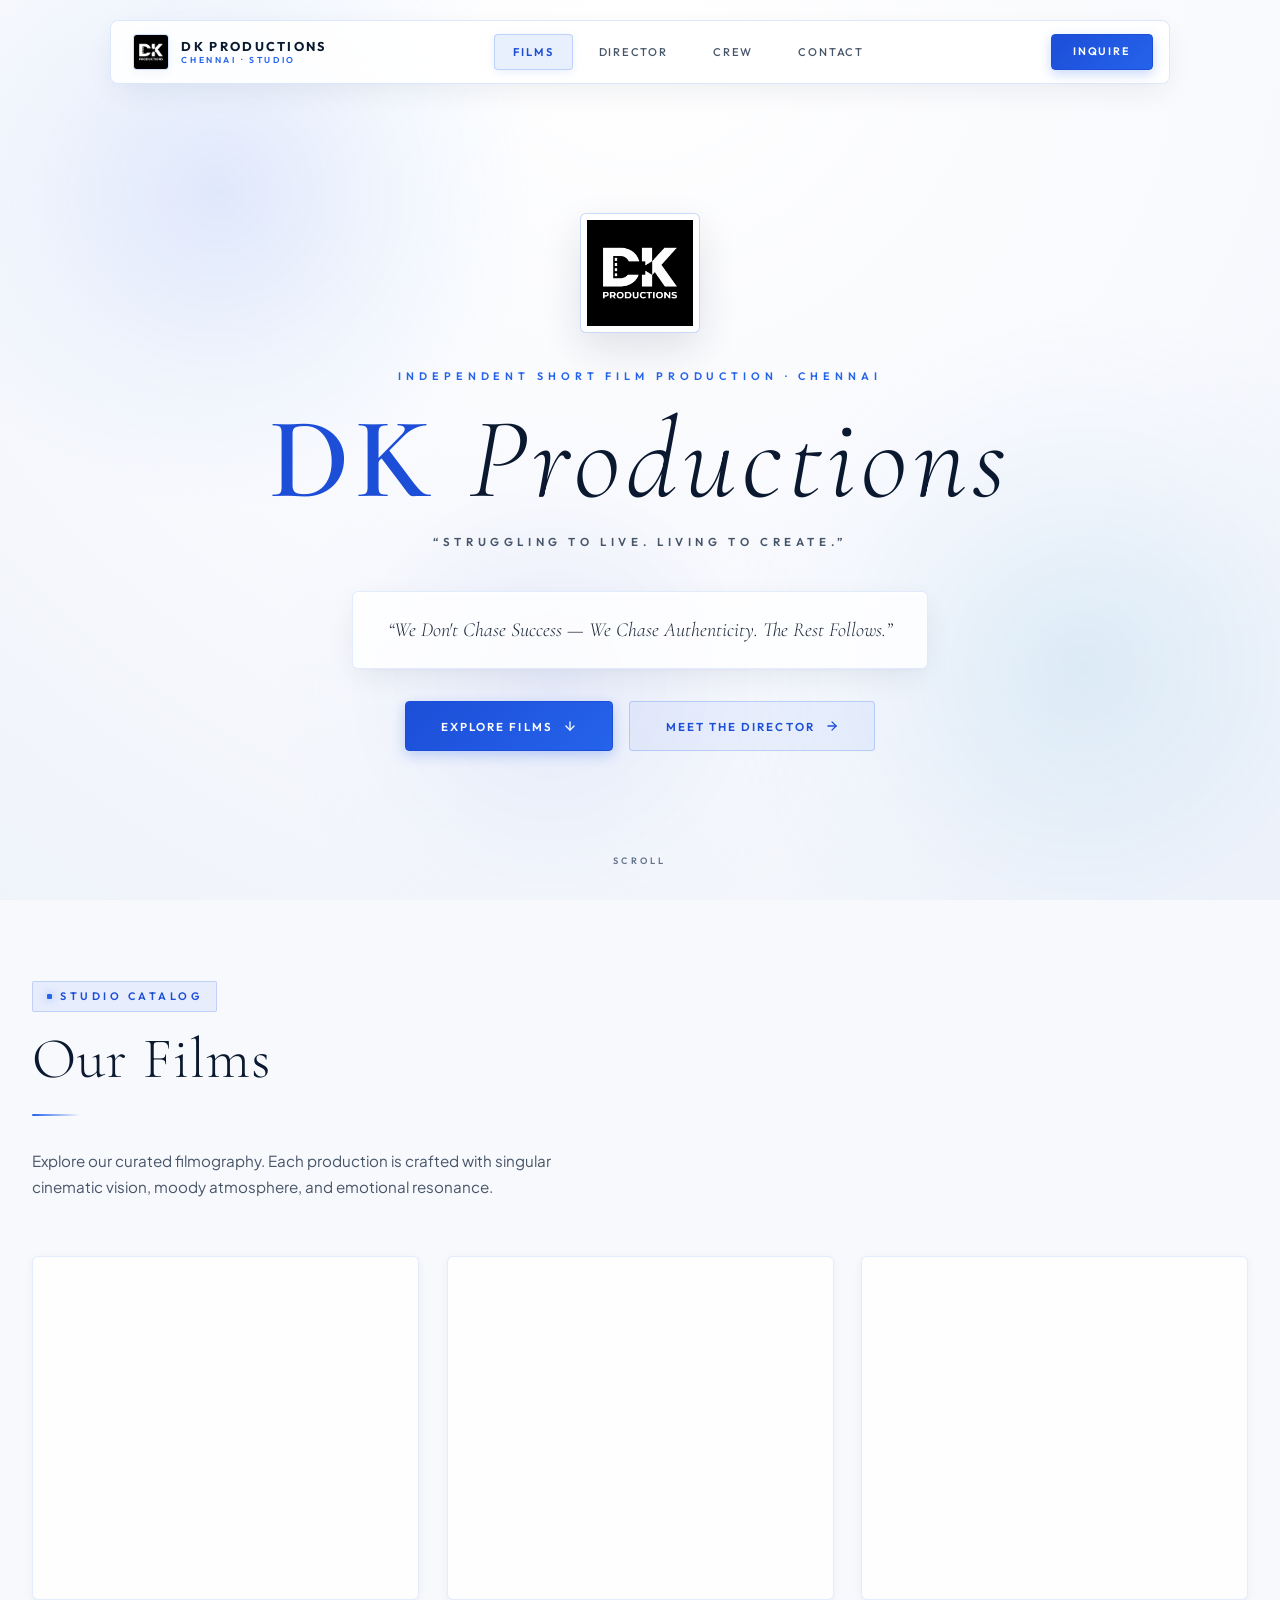
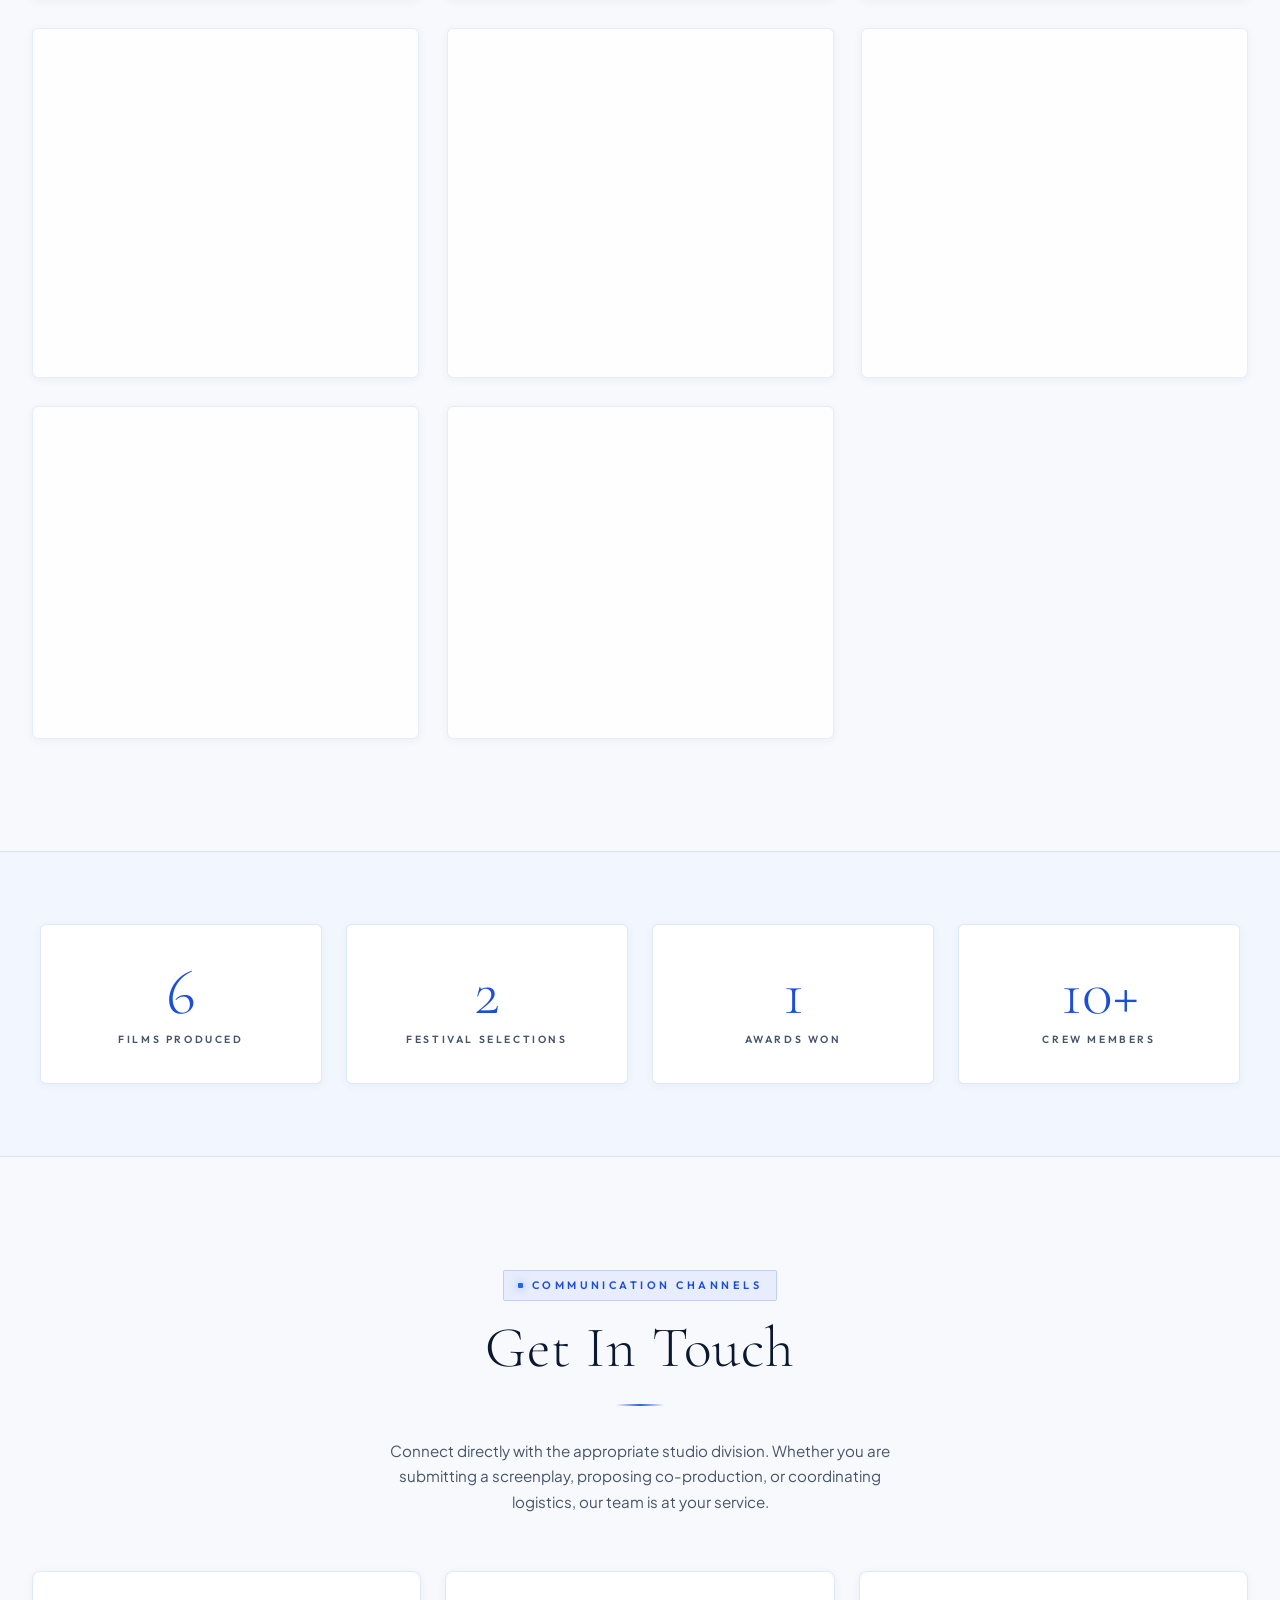
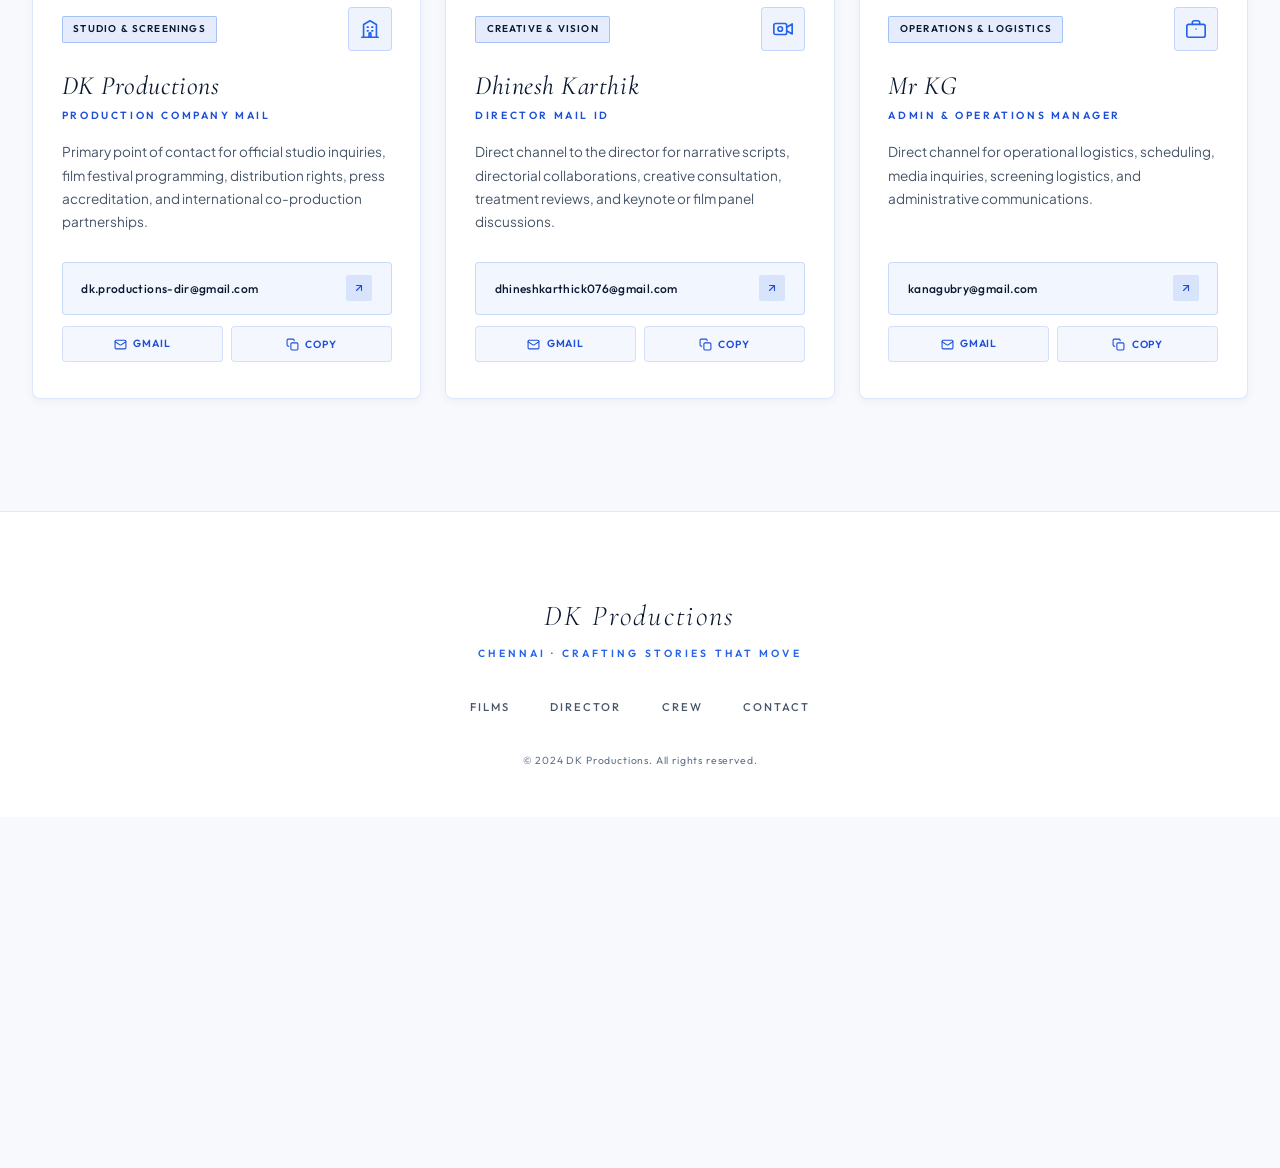
==== commit 7f268701: "Add files via upload" ====
--- a/index.html
+++ b/index.html
@@ -318,6 +318,31 @@
                 <span class="film-minimal-genre">Camera: Kathir</span>
                 <span class="film-minimal-dot"></span>
                 <span class="film-minimal-runtime">Cast: Hhkarthick, Priya Akshay, Gokulrajan</span>
+              </div>
+              <div class="film-minimal-footer">
+                <span class="film-minimal-action">
+                  View Dossier
+                  <span class="film-action-arrow">
+                    <svg width="12" height="12" viewBox="0 0 24 24" fill="none" stroke="currentColor" stroke-width="2.2" stroke-linecap="round" stroke-linejoin="round"><line x1="7" y1="17" x2="17" y2="7"></line><polyline points="7 7 17 7 17 17"></polyline></svg>
+                  </span>
+                </span>
+                <span style="font-family:var(--font-ui); font-size:0.62rem; color:var(--text-subtle); letter-spacing:0.1em; text-transform:uppercase;">Dir. HH Karthik</span>
+              </div>
+            </div>
+          </article>
+
+          <!-- Film 7: Troop  -->
+          <article class="film-card-minimal reveal reveal-delay-3" data-film="7" onclick="openFilmModal(7)">
+            <div class="film-card-spotlight"></div>
+            <div class="film-minimal-poster-wrap">
+              <img src="assets/images/troop.png" alt="Troop" class="film-minimal-poster" loading="lazy" decoding="async" />
+            </div>
+            <div class="film-minimal-body">
+              <h3 class="film-minimal-title">Troop</h3>
+              <div class="film-minimal-meta">
+                <span class="film-minimal-genre">Camera: Gokulrajan</span>
+                <span class="film-minimal-dot"></span>
+                <span class="film-minimal-runtime">Cast: Hhkarthick, Kanaga Prasath, Sunmugam, Pradeesh, Gokul</span>
               </div>
               <div class="film-minimal-footer">
                 <span class="film-minimal-action">
@@ -777,6 +802,23 @@
         badge: '',
         logline: '',
         synopsis: ''
+      },
+      {
+        title: 'Troop',
+        genre: '',
+        year: '',
+        runtime: '',
+        director: 'HH Karthik',
+        cast: 'Hhkarthick, Kanaga Prasath, Sunmugam, Pradeesh, Gokul',
+        dop: 'HH Karthik',
+        music: '',
+        editor: '',
+        format: '',
+        lang: '',
+        poster: 'assets/images/troop.png',
+        badge: '',
+        logline: '',
+        synopsis: ''
       }
     ];
 
--- a/styles.css
+++ b/styles.css
@@ -1296,17 +1296,17 @@
 
 .filmstrip {
   display: flex;
+  flex-direction: column;
   gap: 1.25rem;
-  overflow-x: auto;
-  padding: 1rem 0 1.5rem;
-  scrollbar-width: thin;
-}
-.filmstrip::-webkit-scrollbar { height: 4px; }
-.filmstrip::-webkit-scrollbar-thumb { background: rgba(37, 99, 235, 0.25); border-radius: var(--radius-xs); }
+  max-width: 860px;
+  margin: 0 auto;
+  padding: 1rem 0 2rem;
+}
 
 .filmstrip-card {
-  flex-shrink: 0;
-  width: 220px;
+  display: flex;
+  flex-direction: row;
+  align-items: center;
   background: #ffffff;
   border: 1px solid rgba(37, 99, 235, 0.15);
   border-radius: var(--radius-md);
@@ -1314,33 +1314,165 @@
   transition: transform var(--transition-fast), border-color var(--transition-fast), box-shadow var(--transition-fast);
   cursor: pointer;
   box-shadow: var(--shadow-sm);
-}
+  position: relative;
+  text-decoration: none;
+}
+
 .filmstrip-card:hover {
-  transform: translateY(-6px);
+  transform: translateX(6px);
   border-color: rgba(37, 99, 235, 0.35);
   box-shadow: var(--shadow-md);
 }
+
+.filmstrip-thumb-wrap {
+  width: 220px;
+  min-width: 220px;
+  aspect-ratio: 16/10;
+  overflow: hidden;
+  position: relative;
+  background: var(--bg-surface);
+  flex-shrink: 0;
+}
+
 .filmstrip-thumb {
   width: 100%;
-  aspect-ratio: 16/10;
+  height: 100%;
   object-fit: cover;
-  filter: brightness(0.95);
-}
+  filter: brightness(0.96);
+  transition: transform 0.4s var(--ease-spring), filter 0.3s ease;
+  display: block;
+}
+
+.filmstrip-card:hover .filmstrip-thumb {
+  transform: scale(1.06);
+  filter: brightness(1);
+}
+
 .filmstrip-label {
-  padding: 1rem;
-}
+  padding: 1.25rem 1.75rem;
+  flex: 1;
+  min-width: 0;
+  display: flex;
+  flex-direction: column;
+  gap: 0.35rem;
+}
+
+.filmstrip-header-row {
+  display: flex;
+  align-items: center;
+  gap: 0.65rem;
+  flex-wrap: wrap;
+  margin-bottom: 0.15rem;
+}
+
+.filmstrip-year {
+  display: inline-flex;
+  align-items: center;
+  padding: 0.2rem 0.65rem;
+  background: rgba(37, 99, 235, 0.08);
+  border: 1px solid rgba(37, 99, 235, 0.22);
+  border-radius: var(--radius-full);
+  font-family: var(--font-ui);
+  font-size: 0.62rem;
+  font-weight: 700;
+  letter-spacing: 0.12em;
+  text-transform: uppercase;
+  color: var(--blue-700);
+}
+
+.filmstrip-tag {
+  font-family: var(--font-ui);
+  font-size: 0.58rem;
+  font-weight: 600;
+  letter-spacing: 0.14em;
+  text-transform: uppercase;
+  color: var(--text-subtle);
+}
+
 .filmstrip-title {
   font-family: var(--font-cinema);
-  font-size: 1.1rem;
-  font-style: italic;
+  font-size: 1.5rem;
+  font-style: normal;
+  font-weight: 400;
   color: var(--blue-900);
-}
+  line-height: 1.2;
+}
+
 .filmstrip-meta {
   font-family: var(--font-ui);
-  font-size: 0.62rem;
+  font-size: 0.68rem;
   color: var(--blue-600);
   letter-spacing: 0.08em;
-  margin-top: 0.25rem;
+  margin-top: 0.15rem;
+  display: flex;
+  align-items: center;
+  gap: 0.4rem;
+  flex-wrap: wrap;
+}
+
+.filmstrip-action {
+  padding-right: 1.75rem;
+  display: flex;
+  align-items: center;
+  gap: 0.6rem;
+  flex-shrink: 0;
+}
+
+.filmstrip-action-text {
+  font-family: var(--font-ui);
+  font-size: 0.68rem;
+  font-weight: 600;
+  letter-spacing: 0.14em;
+  text-transform: uppercase;
+  color: var(--text-muted);
+  transition: color var(--transition-fast);
+}
+
+.filmstrip-card:hover .filmstrip-action-text {
+  color: var(--blue-700);
+}
+
+.filmstrip-action-arrow {
+  width: 32px;
+  height: 32px;
+  border-radius: var(--radius-xs);
+  background: rgba(37, 99, 235, 0.08);
+  border: 1px solid rgba(37, 99, 235, 0.2);
+  display: flex;
+  align-items: center;
+  justify-content: center;
+  color: var(--blue-600);
+  transition: all var(--transition-fast);
+  flex-shrink: 0;
+}
+
+.filmstrip-card:hover .filmstrip-action-arrow {
+  background: var(--blue-600);
+  color: #ffffff;
+  border-color: var(--blue-600);
+  transform: translateX(3px);
+}
+
+@media (max-width: 680px) {
+  .filmstrip-card {
+    flex-direction: column;
+    align-items: stretch;
+  }
+  .filmstrip-card:hover {
+    transform: translateY(-4px);
+  }
+  .filmstrip-thumb-wrap {
+    width: 100%;
+    min-width: 0;
+    aspect-ratio: 16/10;
+  }
+  .filmstrip-label {
+    padding: 1.25rem 1.25rem 0.75rem;
+  }
+  .filmstrip-action {
+    padding: 0 1.25rem 1.25rem;
+    justify-content: flex-end;
+  }
 }
 
 .skills-grid-glass {
